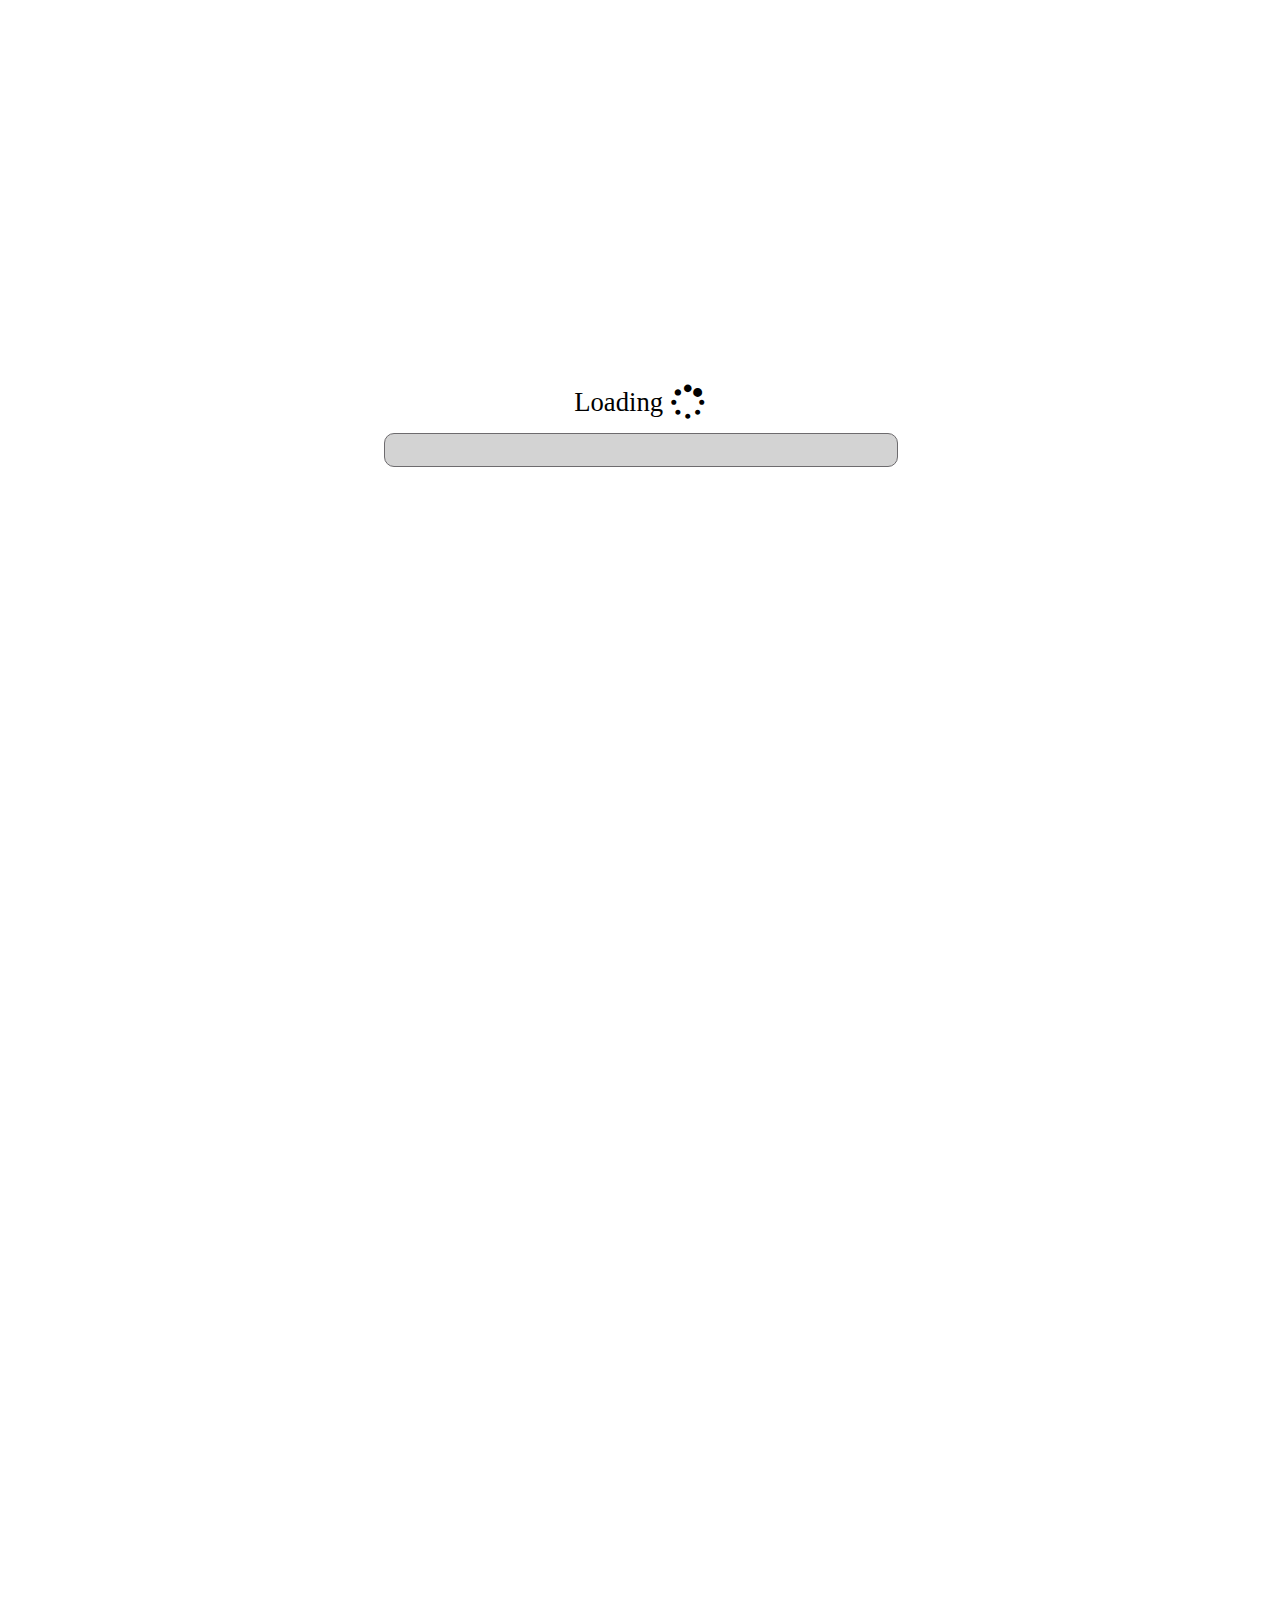
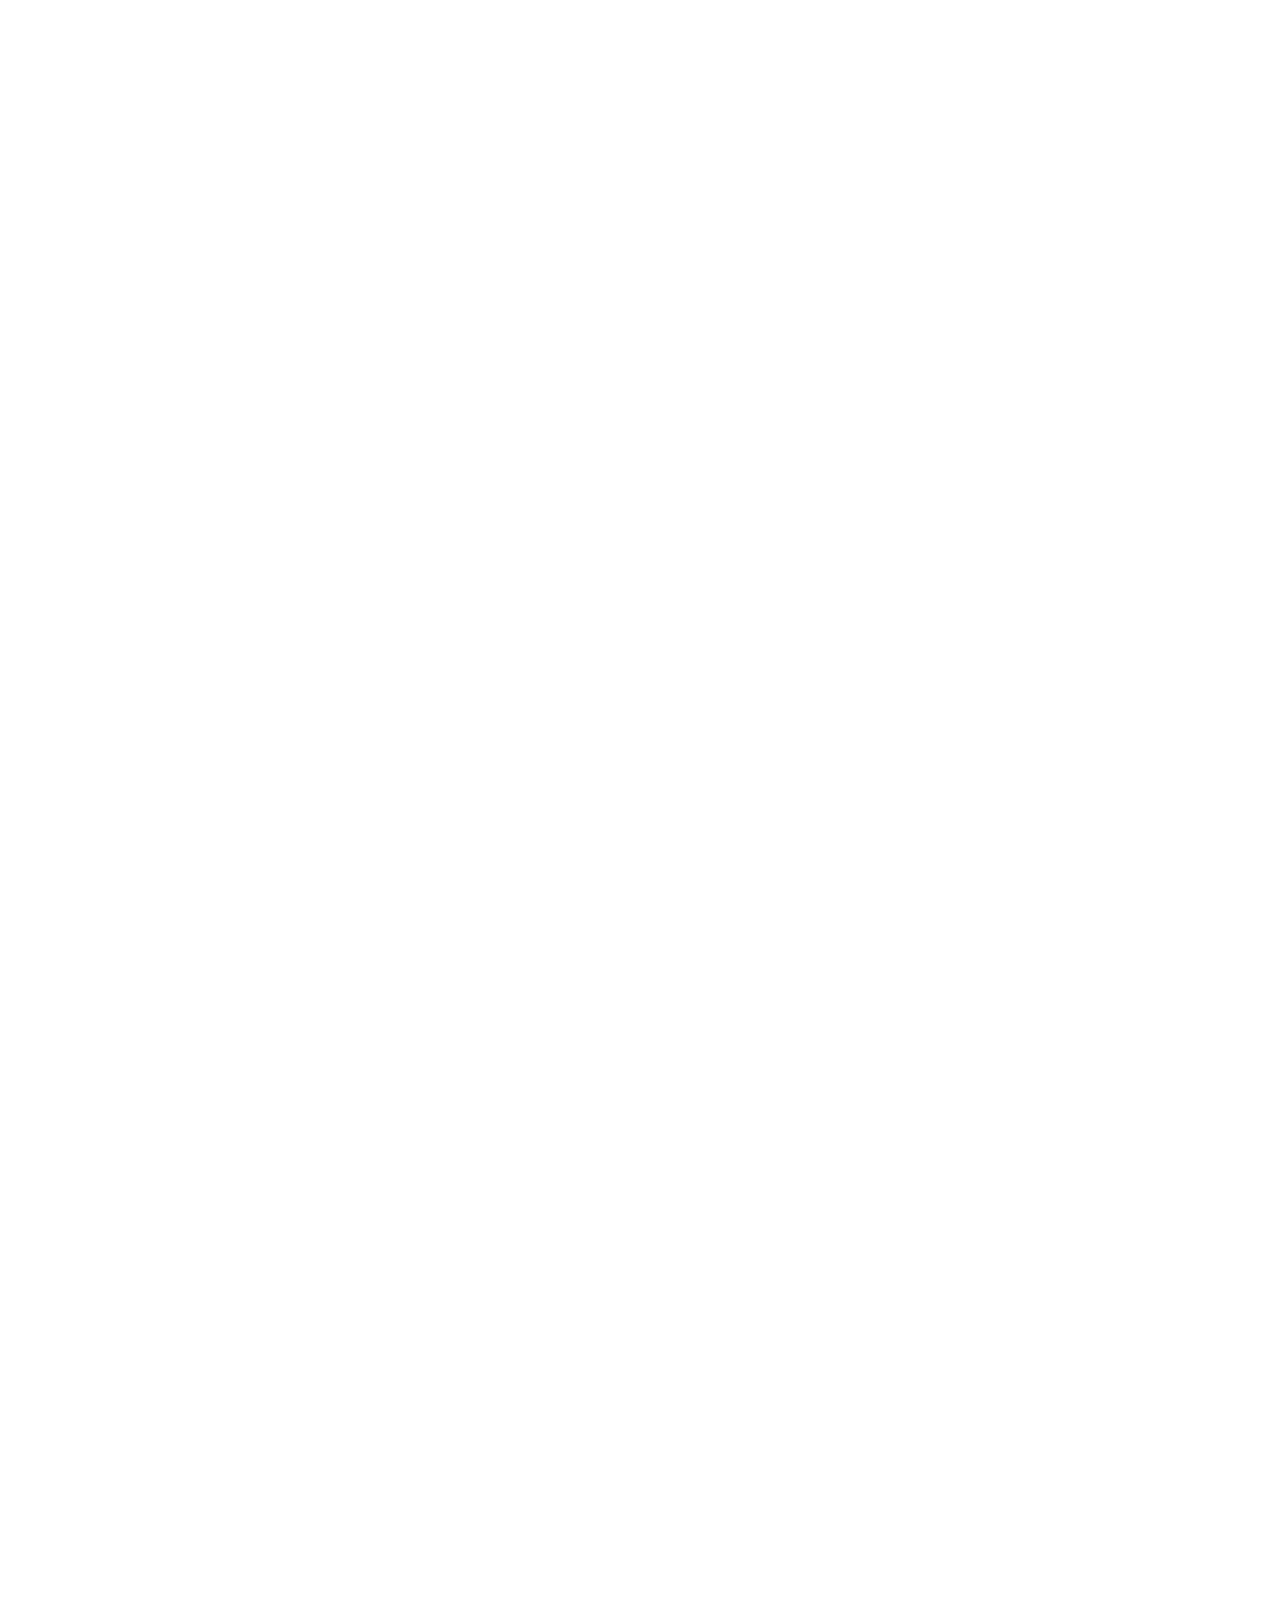
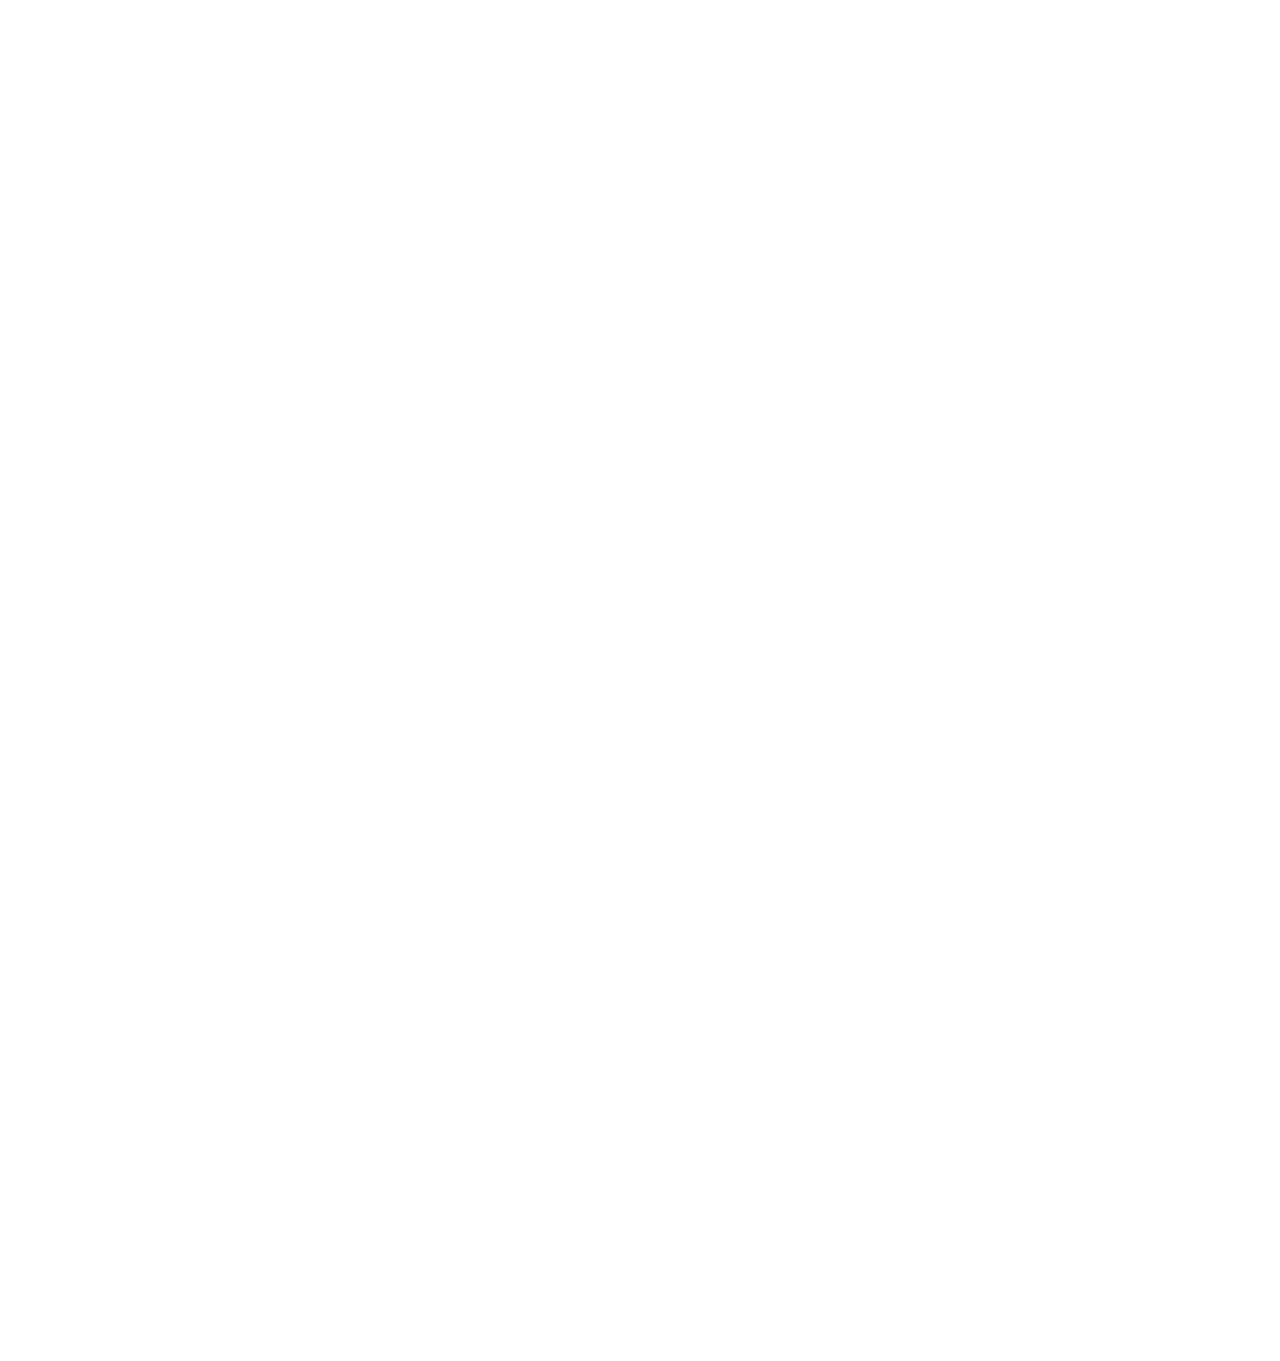
==== index.html @ 932a4479 "progress bar fix" ====
<!DOCTYPE html>
<html lang="en">
<head>
    <meta charset="UTF-8">
    <meta charset="UTF-8">
    <title>DRLViz</title>

    <style>
        #tsne circle {
            fill-opacity: 0.5;
        }

        .lasso path {
            stroke: rgb(80, 80, 80);
            stroke-width: 2px;
        }

        .lasso .drawn {
            fill-opacity: .05;
        }

        .lasso .loop_close {
            fill: none;
            stroke-dasharray: 4, 4;
        }

        .lasso .origin {
            fill: #3399FF;
            fill-opacity: .5;
        }

        .not_possible {
            fill: rgb(200, 200, 200);
        }

        .possible {
            fill: #EC888C;
        }

        .selected {
            fill: steelblue;
        }

        #trajs g .line {
            opacity: 0.25;
        }

        .currentepisode {
            opacity: 1 !important;
            stroke-width: 2px;
        }

        #up-main g {
            pointer-events: all;
        }

        #up-main g.row:hover {
            opacity: 0.8;
        }
    </style>

    <script src="static/js/jquery.min.js"></script>


    <script src="https://d3js.org/d3.v4.min.js"></script>
    <script src="static/js/utils.js"></script>
    <script src="static/js/metric.js"></script>
    <script src="static/js/matrix.js"></script>
    <script src="static/js/matrixV.js"></script>
    <script src="static/js/sequence.js"></script>
    <script src="static/js/distribution.js"></script>
    <script src="static/js/trajectories.js"></script>
    <script src="static/js/episodeHandler.js"></script>
    <script src="static/js/timeline.js"></script>
    <script src="static/js/draghandler.js"></script>
    <script src="static/js/d3-lasso.min.js"></script>
    <script src="static/js/fuzzy.js"></script>
    <script src="static/js/tsne.js"></script>
    <link href="https://stackpath.bootstrapcdn.com/font-awesome/4.7.0/css/font-awesome.min.css" rel="stylesheet"
          integrity="sha384-wvfXpqpZZVQGK6TAh5PVlGOfQNHSoD2xbE+QkPxCAFlNEevoEH3Sl0sibVcOQVnN" crossorigin="anonymous">

    <link href="static/css/lg.css" rel="stylesheet"/>
    <script>
        let episode = "episode0";
        let whichstep = "0";
        let scenario = "health_gathering_supreme";
        whichstep = parseInt(whichstep);
    </script>
<body style="overflow-y: hidden">

<script>

    let megadata;
    let colors = ["#3366cc", "#dc3912", "#ff9900", "#109618", "#990099", "#0099c6", "#dd4477", "#66aa00", "#b82e2e", "#316395", "#994499", "#22aa99", "#aaaa11", "#6633cc", "#e67300", "#8b0707", "#651067", "#329262", "#5574a6", "#3b3eac"];
    // let colar = [['#4D3311', '#EFF0E8', '#233E34'], ['#2e0095', '#2aff73', '#a90000'], ['#362F87', '#87BD84', '#f5f33c'], ['#060614', '#ab6f71', '#fafabf'], ['#4d3311', '#eef0ea', '#233e34'], ['#3c0a54', '#5b9b89', '#f2e53f']];
    let colar = [['#2266a6', '#effce5', '#bf6b09'], ['#2e0095', '#2aff73', '#a90000'], ['#362F87', '#87BD84', '#f5f33c'], ['#060614', '#ab6f71', '#fafabf'], ['#4d3311', '#eef0ea', '#233e34'], ['#3c0a54', '#5b9b89', '#f2e53f']];
    let col = d3.scaleLinear().domain([-1, 0, 1]).range(colar[0]).interpolate(d3.interpolateHcl);
    let auto = false;
    let keymap = {};
    let order = 0;
    let ts_type = 1;
    let nb_ep = 1;
    let nb_gen = 0;
    let nbload = 1;
    let nbgen = 0;
    let recording = false;
    let bunch;
    let sw;
    let edit = false;
    let can_pad = 22;
    let rules = {};
    let operators = ["&plusmn;", "<", ">"];
    let st_nam = ['Health', 'HP', 'PV', 'orVar', 'ambi'];
    let shown;
    let rule_nb = 0;
    let nb_main = 512;
    let zoomer = d3.zoom().scaleExtent([1 / 2, 4]).on("zoom", zoom);
    let wheelnb = 0;
    let opval = 1;
    let twidth;
    let memst = 130;
    let book = [];
    let test = true;
    let actions = ["&#x2190;", "&#x2192;", "&#x2191;", "&#x2193;", "&#x2196;", "&#x2199;", "&#x2197;", "&#x2198;"];
    let col_size = 30;
    let mod = true;
    let sorttopactiv = false;
    let hiddencrops = [[], [], []];
    let compact = false;
    let sortype = "0";
    let ratio;
    let last_circle;
    let svg_traj, svg_tsne, svg_col1, svg_timelien, canvas_matrix, context_matrix;
    let sel = {'delsel': []};
    let selnb = 0;


    let cropped = {'ruleid': '', 'sel': [], 'avgs': []};


    let compute = {
        '&lt;': function (x, y, z) {
            return (x < y)
        },
        '&gt;': function (x, y, z) {
            return (x > y)
        },
        '&plusmn;': function (x, y, z) {
            return (x >= y * (1 - z) && x <= y * (1 + z))
        }
    };


    function zoom() {
        //   g.attr("transform", d3.event.transform);
    }


    var lasso_start = function () {
        lasso.items()
            .attr("r", 3.5) // reset size
            .classed("not_possible", true)
            .classed("selected", false);
    };

    var lasso_draw = function () {

        // Style the possible dots
        lasso.possibleItems()
            .classed("not_possible", false)
            .classed("possible", true);

        // Style the not possible dot
        lasso.notPossibleItems()
            .classed("not_possible", true)
            .classed("possible", false);
    };

    var lasso_end = function () {
        // Reset the color of all dots
        lasso.items()
            .classed("not_possible", false)
            .classed("possible", false);

        // Style the selected dots
        lasso.selectedItems()
            .classed("selected", true)
            .attr("r", 7);

        lasso.selectedItems();
        // Reset the style of the not selected dots
        lasso.notSelectedItems()
            .attr("r", 3.5);


        let tot = lasso.selectedItems()._groups[0].map((d) => {
            return parseInt(d.getAttribute('num'))
        });

        let sqs = steps2sqs(tot);

        d3.selectAll('.recthf').remove();
        d3.selectAll('.txthf').remove();
        sqs2rule(svg_timelien, 2, sqs, 'Lasso', 'hf');

        hiddencrops[0] = sqs;
        mega_draw_matrix(megadata[episode].hiddens, context_matrix, col, can_pad, memst, hiddencrops[1], hiddencrops[2], sqs);
    };


    function steps2sqs(array) {
        let sqs = [];
        let temp = -1;
        for (let i = 0; i < array.length; i++) {

            if (temp === -1) {

                temp = array[i]
            } else if (array[i] - array[i - 1] !== 1) { //TODO: Is it always sorted?
                if (temp !== array[i - 1]) {
                    sqs.push([temp, array[i - 1]])
                } else {
                    sqs.push([(temp > 0 ? temp - 1 : 0), array[i - 1]])
                }
                temp = -1
            }
        }
        if (temp !== -1) {
            sqs.push([temp, array[array.length - 1]])
        }

        return sqs;
    }


    function sqs2rule(svg, nb, activs, name, id) {

        nb += Object.keys(abstr3).length - 1;

        draw_rule_activation(svg, nb * padding - rowh / 2 - 2, activs, 'steelblue', id);

        svg.append('text')
            .attr('x', '28')
            .attr('y', nb * padding)
            .attr('font-family', 'sans-serif')
            .attr('font-size', '14')
            .attr('class', 'svrl txt' + id)
            .text(name);

        svg.append('line')
            .attr('class', 'svrl')
            .attr('x1', 20)
            .attr('x2', sswidth)
            .attr('y1', (nb * padding) + 12)
            .attr('y2', (nb * padding) + 12);
    }


    let lasso;

    function pan() {

        if (wheelnb < 2000 && d3.event.wheelDeltaY > 0) {
            wheelnb += d3.event.wheelDeltaY;

        } else if (d3.event.wheelDeltaY < 0 && wheelnb > 0) {
            wheelnb += d3.event.wheelDeltaY;

        }
        let ctx = context_matrix;

        let sc = d3.scaleLinear().domain([0, 2000]).range([1, 0.001]);


        nb_main = 512 * Math.min(1, Math.max(sc(wheelnb), 0.01));

        if (!shown) {
            // draw_matrix(megadata[episode].hiddens, ctx, col, 0, memst, nb_main, twidth);

            mega_draw_matrix(megadata[episode].hiddens, ctx, col, 0, memst, hiddencrops[1], nb_main, hiddencrops[0]);
            hiddencrops[1] = []

        } else {
            let sqs = get_activ(shown);
            draw_sorted_matrix(megadata[episode].hiddens, context_matrix, col, can_pad, memst, sqs, nb_main);
        }

        // console.log(sc(wheelnb));

        //zoomer.translateBy(svg.transition().duration(100), d3.event.wheelDeltaX, d3.event.wheelDeltaY);
    }

    let bod = $('body');

    bod.on('click', '.epbox', function () {
        $('.epbox').css('opacity', '0.5');
        $(this).css('opacity', '1');
        let tepisode = 'episode' + $(this).attr('id').substring(5);
        switchep(megadata, tepisode);
        hard_update()

    });

    bod.on('click', '.plusep', async function () {
        if (nbload < (scenario === 'my_way_home' ? 43 : 11)) {
            let tnep = nbload;
            let tiep = nb_ep;
            nb_ep++;
            nbload++;

            $('#epilist').append('<div style="opacity:0.5;background-color: ' + colors[tiep] + ';" class="epbox" id="boxep' + (tiep) + '"><img id="loadindep" src="static/assets/loading.gif"></div>');

            $.ajax({
                type: "GET",
                url: "/loaddat/episode" + tnep,
                success: function (d) {


                    let id = 'episode' + (tiep);
                    megadata[id] = tofloat($.parseJSON(d));
                    $('#loadindep').replaceWith('<p> ' + (tnep) + ' </p>');
                    update_traj(megadata[id].positions, svg_traj, id)
                }
            });
        }

    });

    bod.on('click', '#up-main .row', function () {

        if (mod) {
            let num = $(this).attr('num');
            let res = detail_combo(num);

            if (Object.keys(res).length > 0) {
                draw_details(res, num)
            } else {
                d3.selectAll('.detail_row').remove();
            }
        }
    });


    bod.on('click', '.makeep', async function () {
        $('.makeep').css('opacity', '0.2');

        if (!recording) {
            recording = true;
            let tnep = nbgen;
            let tiep = nb_ep;
            nb_ep++;
            nbgen++;
            $('#epilist').append('<div style="opacity:0.5;background-color: ' + colors[tiep] + ';" class="epbox" id="boxep' + (tiep) + '"><img id="loadindep" src="static/assets/loading.gif"></div>');
            $.ajax({
                type: "GET",
                url: "/makeep",
                success: function (d) {
                    let id = 'episode' + (tiep);
                    megadata[id] = tofloat($.parseJSON(d));
                    update_traj(megadata[id].positions, svg_traj, id);
                    $('#loadindep').replaceWith('<p> G' + (tnep) + ' </p>');
                    $('.makeep').css('opacity', '1');
                    recording = false;
                }
            });
        }
    });


    bod.on('click', '.hyptb', function () {
            let td = $($(this).parent()[0]);
            let stepid = td.attr('step');

            whichstep = parseInt(stepid) + 1;
            update_step(whichstep);
            maketime();
        }
    );


    function hard_update() {


        up_clean();
        make_combo();

        cw = ((twidth - 6) * ratio) / (megadata[episode].health.length);
        // $('#timeline').css('width', ((twidth * megadata[episode].actions.length) / 524) + 'px');
        let ctx = context_matrix;
        ctx.clearRect(0, 0, 99999, 12000);
        mega_draw_matrix(megadata[episode].hiddens, ctx, col, 0, memst, [], hiddencrops[2], []);

        //  draw_matrix(megadata[episode].hiddens, ctx, col, 0, memst, nb_main);
        draw_metrics(megadata[episode], ctx, 0, 915);
        if (episode !== 'all' || nb_ep <= 3)
            makeState(svg_tsne, megadata[episode].hiddens);

        maketime();

        timeline_init(megadata[episode], twidth);
        let keys = Object.keys(rules);

        for (let i = 0; i < keys.length; i++) {
            //  appendRule(svg_timelien, rules[keys[i]], i + 1, get_activ(keys[i]), keys[i])
        }
        //graph_deter();
        update_step(whichstep);
        update_line(whichstep);


        hiddencrops[0] = [];

        lasso = d3.lasso()
            .closePathSelect(true)
            .closePathDistance(100)
            .items(d3.selectAll('.perst'))
            .targetArea(svg_tsne)
            .on("start", lasso_start)
            .on("draw", lasso_draw)
            .on("end", lasso_end);


        svg_tsne.call(lasso);


    }

    function fastf() {

        if (hiddencrops[0].length > 0) {

            if (whichstep < hiddencrops[0][0][0]) {
                whichstep = hiddencrops[0][0][0];
                update_step(whichstep);
                update_line(whichstep)
            } else {

                for (let i = 0; i < hiddencrops[0].length; i++) {

                    if (whichstep >= hiddencrops[0][i][0] && whichstep <= hiddencrops[0][i][1]) {

                        if (i < hiddencrops[0].length - 1) {
                            whichstep = hiddencrops[0][i + 1][0];
                            update_step(whichstep);
                            update_line(whichstep);
                        } else {
                            whichstep = hiddencrops[0][i][1];
                            update_step(whichstep);
                            update_line(whichstep);
                        }
                        break;
                    } else if (i < hiddencrops[0].length - 1) {
                        if (whichstep >= hiddencrops[0][i][1] && whichstep <= hiddencrops[0][i + 1][0]) {
                            whichstep = hiddencrops[0][i + 1][0];
                            update_step(whichstep);
                            update_line(whichstep);
                        }
                    }
                }
            }
        }
        maketime();
    }

    function fastb() {

        if (hiddencrops[0].length > 0) {

            if (whichstep > hiddencrops[0][hiddencrops[0].length - 1][1]) {
                whichstep = hiddencrops[0][hiddencrops[0].length - 1][0];
                update_step(whichstep);
                update_line(whichstep)
            } else {

                for (let i = 0; i < hiddencrops[0].length; i++) {

                    if (whichstep >= hiddencrops[0][i][0] && whichstep <= hiddencrops[0][i][1]) {

                        if (i > 0) {
                            whichstep = hiddencrops[0][i - 1][0];
                            update_step(whichstep);
                            update_line(whichstep);
                        } else {
                            whichstep = hiddencrops[0][i][0];
                            update_step(whichstep);
                            update_line(whichstep);
                        }
                    } else if (i > 0) {
                        if (whichstep <= hiddencrops[0][i][0] && whichstep >= hiddencrops[0][i - 1][1]) {
                            whichstep = hiddencrops[0][i - 1][0];
                            update_step(whichstep);
                            update_line(whichstep);
                        }
                    }
                }
            }
        }
        maketime();
    }

    function forward() {

        if (megadata[episode].actions[whichstep + 1]) {
            whichstep++;
            update_step(whichstep);
            update_line(whichstep);
            maketime();
        }
    }

    function play() {
        if (auto)
            forward()
    }


    function backward() {

        if (megadata[episode].actions[whichstep - 1]) {
            whichstep--;
            update_step(whichstep);
            update_line(whichstep);
            maketime();
        }
    }

    function update_line(step) {

        let scx = d3.scaleLinear().domain([0, megadata[episode].health.length - 1]).range([0, twidth - 6]);
        if (step >= 0 && step <= megadata[episode].health.length - 1) {
            d3.selectAll('.tl')
                .attr("transform", () => "translate(" + (scx(step)) + ",0)");
        }

    }

    onkeydown = function (e) {
        e = e || event;
        keymap[e.keyCode] = e.type === 'keydown';

        if (keymap[16]) { // arrowRight
            if (keymap[39]) {
                e.preventDefault();

                fastf();

            }
            if (keymap[37]) {
                e.preventDefault();
                fastb();
            }
        }
        else if (keymap[39]) { // arrowRight
            if (keymap[16]) {
                e.preventDefault();

                fastf();
            } else {
                e.preventDefault();

                forward()
            }
        }
        else if (keymap[37]) { //arrow left
            if (keymap[16]) {
                e.preventDefault();

                fastb();
            } else {
                e.preventDefault();

                backward()
            }
        }

        else if (keymap[32]) { // space
            e.preventDefault();

            switchauto();
        }
        else if (keymap[67]) { // c
            hcrop()
        }
        else if (keymap[187] || keymap[107]) { // +

            $('.plusep').trigger('click')
        }
    }
    ;


    onkeyup = function (e) {
        if (e.keyCode in keymap) {
            keymap[e.keyCode] = false;
        }
    };


    function switchauto() {

        auto = !auto;
        let sp = $('#auto span');

        if (auto) {
            sp.removeClass('fa-play');
            sp.addClass('fa-pause')
        } else {
            sp.removeClass('fa-pause');
            sp.addClass('fa-play')
        }

    }

    function switchscen() {
        if (scenario === 'health_gathering_supreme') {

            $.ajax({
                type: "GET",
                url: "/change_scenario/my_way_home",
                processData: false,
                contentType: false,
                success: function (d) {
                    document.location.reload(true);
                }
            })
        } else {


            $.ajax({
                type: "GET",
                url: "/change_scenario/health_gathering_supreme",
                processData: false,
                contentType: false,
                success: function (d) {
                    document.location.reload(true);
                }
            })
        }
    }

    function bookmark(step) {

        let context = context_matrix
        let scx = d3.scaleLinear().domain([0, megadata[episode].health.length - 1]).range([0, 748.125]);

        test = !test;


        if (!book.includes(step)) {

            if (test) {
                context.beginPath();
                context.strokeStyle = '#3e6fbf';
                context.lineWidth = 1;
                context.moveTo(scx(step), 30);
                context.lineTo(scx(step), memst);
                context.stroke();
                context.drawImage($('.display-img')[0], scx(step) - (95 / 2), 2, 95, 75);
                context.closePath();
            } else {

                context.beginPath();
                context.strokeStyle = '#3e6fbf';
                context.lineWidth = 1;
                context.moveTo(scx(step), 35);
                context.lineTo(scx(step), memst);
                context.stroke();
                context.drawImage($('.display-img')[0], scx(step) - (95 / 2), 35, 95, 75);
                context.closePath();
            }
        }
    }


    d3.json("data.json")
        .on("progress", function (evt) {
            console.log(evt);
            var percentComplete = evt.loaded / (evt.lengthComputable?evt.total:2792481);

            $('.progress').css({
                width: percentComplete * 100 + '%'
            });
            if (percentComplete > 0.98) {
                $('.progress').css({
                    width: 100 + '%'
                });
                $('.progress').addClass('hide');
                $('#loadall').remove()
            }
        })
        .mimeType("application/json")
        .get(function (data) {
            megadata = data;
            svg_traj = d3.select('#trajs');
            svg_tsne = d3.select('#tsne');
            svg_col1 = d3.select('#col1svg');
            canvas_matrix = d3.select('#matrix-canvas');

            let theight = $(window).height() * 0.68;

            twidth = $('#matrix-canvas').parent().width() - 235;


            $('#col1svg').css('width', (twidth + 28) + 'px');

            $('#timeline').css('width', (twidth) + 'px');

            canvas_matrix.style('height', theight + 'px');
            canvas_matrix.style('width', twidth + 'px');

            context_matrix = canvas_matrix.node().getContext('2d');
            place_svg($('#col1svg'), $('#nb1').width());


            context_matrix.scale(3, 3);
            megadata[episode] = tofloat(megadata[episode]);
            bunch = megadata[episode].hiddens[0].length;

            ratio = (24948 / twidth) / 3;

            cw = ((twidth - 6) * ratio) / (megadata[episode].health.length);


            let rest = (theight * 542) / 685;
            d3.select('#currhidd').style('height', rest);


            ve_init_rows(d3.select('#currhidd'), megadata[episode].hiddens[whichstep], rest);

            mega_draw_matrix(megadata[episode].hiddens, context_matrix, col, 0, memst, [], [], []);

            //draw_matrix(megadata[episode].hiddens, ctx, col, 0, memst, nb_main, twidth);
            draw_metrics(megadata[episode], context_matrix, 0, 915);
            init_svg(can_pad, 5, $('#col1svg').height());


            svg_col1.call(zoomer)
                .on("wheel.zoom", null) // disables default zoom wheel behavior
                .on("wheel", pan);


            // d3.select('#seq-canvas').node().getContext('2d').scale(3, 3);
            // setup(megadata[episode].hiddens, d3.select('#seq-canvas').node().getContext('2d'), 10, 10, whichstep, col, order, megadata[episode].hiddens[0].length, 10);
            //init_dist_svg(megadata[episode].probabilities[whichstep], d3.select('#distrib-svg'), 350, 100);
            draw_obs();


            let tbbox = svg_traj.node().getBoundingClientRect();
            maketime();

            draw_traj(megadata, svg_traj, tbbox.width - 10, tbbox.height - 10);
            makeState(svg_tsne, megadata[episode].hiddens);
            //loadjson();
            inieplist();
            draw_line(megadata[episode].probabilities[whichstep], d3.select('#distrib-svg'), 80, 80);
            setInterval(play, 180);
            timeline_init(megadata[episode], twidth);
            //d3.select('#seq-canvas').on('mousemove', seq_hover);
            $('.container').css('visibility', '');

            dragElement(document.getElementById('timelien'));


            lasso = d3.lasso()
                .closePathSelect(true)
                .closePathDistance(100)
                .items(d3.selectAll('.perst'))
                .targetArea(svg_tsne)
                .on("start", lasso_start)
                .on("draw", lasso_draw)
                .on("end", lasso_end);
            svg_tsne.call(lasso);


            svg_traj.append("g")
                .attr("class", "brush")
                .call(d3.brush().extent([[0, 0], [tbbox.width, tbbox.height]])
                    .on('brush', traj_brushmove)
                    .on('end', traj_brushend)
                );

            prefillsvg();

            draw_agent_path(svg_traj, megadata[episode].positions[whichstep], megadata[episode].orientations[whichstep]);


            d3.select('#currhidd').append("g")
                .attr("class", "brush")
                .call(d3.brushY().extent([[20, 0], [45, rest]])
                    .on('brush', ve_brushmove)
                    .on('end', ve_brushend)
                );
        });


    bod.on('click', '#col1svg', function (e) {

        let elemHeig = Math.min((716.8 / cropped.sel.length), 25);
        let trt = d3.scaleLinear().domain([0, elemHeig * cropped.sel.length]).range([0, cropped.sel.length])
        let ey = e.clientY - memst;

        let selem = Math.floor((ey / elemHeig));

        console.log(trt(ey));
        console.log(selem);

        if (cropped.sel[selem]) {
            if (!filterValue(rules[cropped.ruleid].hiddens, 'id', cropped.sel[selem])) {
                rules[cropped.ruleid].hiddens.push({'id': cropped.sel[selem], 'avg': cropped.avgs[selem], 'range': 0.4})
            } else {
                for (let i = 0; i < rules[cropped.ruleid].hiddens.length; i++) {

                    if (rules[cropped.ruleid].hiddens[i].id === cropped.sel[selem]) {
                        // rules[cropped.ruleid].hiddens[i].avg = cropped.avgs[selem];
                        break;

                    }

                }
            }

            let sqs = hiddenactiv(cropped.sel[selem], cropped.avgs[selem], 0.3);

            let scx = d3.scaleLinear().domain([0, megadata[episode].health.length - 1]).range([0, twidth - 10]);


            svg_col1.selectAll('.rlsq').remove();

            for (let i = 0; i < sqs.length; i++) {
                svg_col1.append('rect')
                    .attr('class', 'rlsq')
                    .attr('x', () => {
                        return scx(sqs[i][0]) + can_pad
                    })
                    .attr('y', 0)
                    .attr('width', () => {
                        return scx((sqs[i][1] - sqs[i][0]) + 1)
                    })
                    .attr('height', $('#col1svg').height())
                    .attr('fill', col(cropped.avgs[selem]))
                    .style('opacity', '0.3')
            }

            console.log(common(sqs, get_activ(cropped.ruleid)));

        }
    });


    function common(hsq, rsq) {


        let sum = 0;
        for (let i = 0; i < megadata[episode].health.length; i++) {
            if (inact(i, hsq) && inact(i, rsq)) {
                sum += 1
            }
        }


        return sum / Math.max(countactime(hsq), countactime(rsq))
    }

    function countactime(sqs) {

        let sum = 0;

        for (let i = 0; i < sqs.length; i++) {

            sum += sqs[i][1] - sqs[i][0]

        }

        return sum

    }

    function inact(k, sqs) {


        for (let i = 0; i < sqs.length; i++) {

            if (sqs[i][0] <= k && sqs[i][1] >= k) {
                return true
            }

        }
        return false;
    }

    function activ2sq(activs, threshold) {

        let sqs = [];
        let sq = [];

        for (let i = 0; i < activs.length; i++) {

            if (activs[i] && sq.length === 0) {
                sq.push(i)
            } else if (!activs[i] && sq.length === 1) {

                if (i - sq[0] >= threshold) {
                    sq.push(i - 1);
                    sqs.push(sq.slice());
                    sq = []
                }
            } else if (sq.length === 1 && i === activs.length - 1) {
                sq.push(i - 1);
                sqs.push(sq.slice());
                sq = []
            }
        }

        return sqs;

    }


    function hiddenactiv(id, avg, range) {

        let activs = [];
        for (let i = 0; i < megadata[episode].hiddens.length; i++) {

            if (megadata[episode].hiddens[i][id] <= avg * 1 + range && megadata[episode].hiddens[i][id] >= avg * 1 - range) {

                activs.push(true)
            }
            else {
                activs.push(false)
            }
        }
        return activ2sq(activs, 0)
    }


    function place_svg(svg, divsize) {

        sw = svg.width();

        if (divsize > sw) {
            svg.css('margin-left', 88 + 'px');


        }


    }


    function draw_metrics(data, context, offx, offy) {
        //     let scales = [d3.scaleLinear().domain([0, 525]).range([0, 748.125]), d3.scaleLinear().domain([0, 100]).range([25, 0])];
        // draw_metric_line(data.health, context, offx, offy, scales);


        //event_line(data.health, context, offx, offy + 40);
        stream_acts(data.probabilities, context, offx, offy)
    }


    function init_svg(offx, offy, height) {

        let scx = d3.scaleLinear().domain([0, megadata[episode].health.length - 1]).range([0, 748.125]);

        let svg = svg_col1;


        svg.append("g")
            .attr("class", "brush")
            .call(d3.brushX()
                .extent([[offx, 0], [twidth + 14, height]])
                .on('brush', brushmove)
                .on('end', brushend)
            );


        var data = [
            {
                'x1': offx + scx(whichstep - 10),
                'y1': 0 + offy,
                'x2': offx + scx(whichstep - 10),
                'y2': height + offy
            },
            {
                'x1': offx + scx(whichstep),
                'y1': 0 + offy - 2,
                'x2': offx + scx(whichstep),
                'y2': height + offy
            },
            {
                'x1': offx + scx(whichstep + 10),
                'y1': 0 + offy,
                'x2': offx + scx(whichstep + 10),
                'y2': height + offy
            }
        ];


        var drag_behavior = d3.drag()
            .on("start", dragstarted)
            .on("drag", dragged);


        var lines = svg
            .selectAll('line')
            .data(data)
            .enter()
            .append('line')
            .attr('class', 'tl')
            .attr('x1', function (d) {
                return d.x1
            })
            .attr('x2', function (d) {
                return d.x2
            })
            .attr('y1', function (d) {
                return d.y1
            })
            .attr('y2', function (d) {
                return d.y2
            })
            .attr('stroke-dasharray', function (d, i) {
                if (i !== 1) {
                    return '5,5'
                } else {
                    return ''
                }
            }).call(drag_behavior);

        test_rect(svg, offx, offy, scx(whichstep - 10), scx(whichstep), height)

    }


    function test_rect(svg, offx, offy, anc1, anc2, height) {

        var drag_behavior = d3.drag()
            .on("start", dragstarted)
            .on("drag", dragged);

        svg.append('rect')
            .attr('class', 'tl')
            .attr('x', offx + anc1)
            .attr('y', offy)
            .attr('width', offx + anc2 + 10)
            .attr('height', offy + height)
            .attr('fill', 'rgba(51, 81, 86, 0.05)')
            .call(drag_behavior)


    }

    function dragstarted() {
        d3.select(this).raise();
    }

    function dragged(shape) {


        //TODO: fix index issues

        let scx = d3.scaleLinear().domain([0, megadata[episode].health.length - 1]).range([0, twidth - 6]);
        var dx = d3.event.sourceEvent.offsetX;


        let step = Math.round(scx.invert(dx));


        if (step > 0 && step < megadata[episode].actions.length) {
            update_step(step);
            maketime();
            d3.selectAll('.tl')
                .attr("transform", shape => "translate(" + (dx) + ",0)");
        }
    }


    function update_step(step) {
        whichstep = step;
        draw_obs();
        update_rules(step);
        draw_agent_path(svg_traj, megadata[episode].positions[step], megadata[episode].orientations[step]);
        $('#stepind').html(step);
        updatehps(svg_traj, megadata[episode].fov, step);
        update_bars(megadata[episode].probabilities[whichstep], d3.select('#distrib-svg'), 80, 80, megadata[episode].actions[whichstep]);
        find_cur_dot(svg_tsne, step);
        ve_update(d3.select('#currhidd'), megadata[episode].hiddens[whichstep])

    }

    function draw_obs() {

        $("#input").html("").append(toImage(megadata[episode].inputs[(whichstep > 0 ? whichstep : whichstep)], 'display-img', 'opacity:' + opval + ';'));
        if (megadata[episode].saliencies !== undefined)
            if (megadata[episode].saliencies.length > 0)
                $("#input").css('background-image', "url(data:image/jpeg;base64," + megadata[episode].saliencies[(whichstep > 0 ? whichstep : whichstep)] + ')');

    }


    function ve_brushmove() {
        //console.time('Brush handle');


        let br = $("#currhidd .selection");

        let bh = parseFloat(br.attr("height"));
        let by = parseFloat(br.attr("y"));

        let temp = [];
        let tr = ve_rows.filter(function (d) {
            let offy = this.getAttribute('y');
            if (offy >= by && offy <= by + bh) {
                temp.push([parseInt(this.getAttribute('nb')), parseInt(this.getAttribute('order'))]);
                return true
            }
        });


        temp.sort((a, b) => a[1] - b[1]);

        hiddencrops[2] = temp.map(d => d[1]);

        //console.timeEnd('Brush handle');

        updatenbh();

        mega_draw_matrix(megadata[episode].hiddens, context_matrix, col, can_pad, memst, hiddencrops[1], hiddencrops[2], hiddencrops[0]);


    }


    function ve_brushend() {
        let br = $("#currhidd .selection");


        if (br.css('display') === 'none') {
            hiddencrops[2] = [];
            $('#hiddensl').html(512);
            mega_draw_matrix(megadata[episode].hiddens, context_matrix, col, can_pad, memst, hiddencrops[1], hiddencrops[2], hiddencrops[0]);

        }

    }

    function traj_brushend() {
        let br = $("#trajs .selection");

        if (br.css('display') === 'none') {
            hiddencrops[0] = [];
            mega_draw_matrix(megadata[episode].hiddens, context_matrix, col, can_pad, memst, hiddencrops[1], hiddencrops[2], hiddencrops[0]);

        }
    }

    function traj_brushmove() {
        let br = $("#trajs .selection");

        let bw = parseFloat(br.attr("width"));
        let bh = parseFloat(br.attr("height"));
        let bx = parseFloat(br.attr("x"));
        let by = parseFloat(br.attr("y"));

        let csteps = [];

        for (let i = 0; i < megadata[episode].positions.length; i++) {

            let currpos = megadata[episode].positions[i];

            if (traj_x(currpos[0]) > bx && traj_x(currpos[0]) < bx + bw) {
                if (traj_y(currpos[1]) > by && traj_y(currpos[1]) < by + bh) {
                    csteps.push(i)
                }
            }
        }
        let sqs = steps2sqs(csteps);


        d3.selectAll('.recthf').remove();
        d3.selectAll('.txthf').remove();

        sqs2rule(svg_timelien, 2, sqs, 'Traj Brush', 'hf');
        hiddencrops[0] = sqs;
        mega_draw_matrix(megadata[episode].hiddens, context_matrix, col, can_pad, memst, hiddencrops[1], hiddencrops[2], hiddencrops[0]);

    }

    function brushend() {
        let br = $("#col1svg .selection");
        if (br.css('display') === 'none') {
            hiddencrops[0] = [];

            mega_draw_matrix(megadata[episode].hiddens, context_matrix, col, can_pad, memst, hiddencrops[1], hiddencrops[2], []);
        } else {

            let scx = d3.scaleLinear().domain([0, megadata[episode].health.length - 1]).range([0, twidth - 10]);
            let x = parseFloat(br.css('x').slice(0, -2));
            let width = parseFloat(br.css('width').slice(0, -2));

            hiddencrops[0] = [[Math.max(0, Math.round(scx.invert(x))) - 10, Math.min(Math.round(scx.invert(x + width)) - 10, megadata[episode].health.length - 1)]];


            mega_draw_matrix(megadata[episode].hiddens, context_matrix, col, can_pad, memst, hiddencrops[1], hiddencrops[2], hiddencrops[0]);

        }
    }

    function brushmove() {


    }


    bod.on('click', '.hypex', function () {
        let con = $(this).parent();

        let id = con.parent().attr('id');

        console.log(id);
        con.find('.hypex img').css('transform', 'rotate(180deg)');
        // let res = getTBK(id);

        let step = (whichstep > 0 ? whichstep : 1);
        let all = get_values(step - 1, step);
        all[2] = Math.round(all[2] * 100) / 100;
        all[3] = Math.round(all[3] * 100) / 100;
        all[4] = Math.round(all[4] * 100) / 100;

        if (!con.find('.stathold').length > 0) {

            con.css('border-left', 'solid black 2px');
            //  con.prepend('<div class ="hidhold" style="min-height:100px;min-width:100px"> <div> Hiddens</div>' + make_hiddens(id) + '</div>');
            con.prepend(make_hypex(id, "<div class='stathold' style='min-height:100px;min-width:100px'> <div> Statements</div>"));

        } else {
            con.css('border-left', '');
            con.find('.stathold').remove();
            con.find('.hidhold').remove();
            con.find('.hypex img').css('transform', '');
        }

        update_rules(whichstep)
    });


    bod.on('click', '.namchoice', function () {

        let box = $(this);
        let con = box.parent();
        let id = con.closest('.hyel').attr('id');
        let oldnam = con.parent().find('.nam');
        let oldval = con.parent().parent().find('.baseline')[0].value;
        let stid = con.parent().parent().attr('class').split(' ')[1];
        let n = box[0].innerHTML;
        let old = oldnam[0].innerHTML;

        for (let i = 0; i < rules[id].statements.length; i++) {

            if (rules[id].statements[i].id === stid) {
                rules[id].statements[i].name = n;

                box.html(old);
                oldnam[0].innerHTML = n;
                break;

            }
        }
        update_rules(whichstep);
        let keys = Object.keys(rules);

        d3.selectAll('.svrl').remove();
        for (let i = 0; i < keys.length; i++) {
            appendRule(svg_timelien, rules[keys[i]], i + 1, get_activ(keys[i]), keys[i])
        }
        //graph_deter()

    });


    bod.on('click', '.opchoice', function () {

        let box = $(this);
        let con = box.parent();
        let id = con.closest('.hyel').attr('id');
        let oldnam = con.parent().find('.operator');
        //  let oldval = con.parent().parent().find('.baseline')[0].value;
        let stid = con.parent().parent().attr('class').split(' ')[1];
        let n = box[0].innerHTML;
        let old = oldnam[0].innerHTML;

        for (let i = 0; i < rules[id].statements.length; i++) {

            if (rules[id].statements[i].id === stid) {
                rules[id].statements[i].operator = n;

                box.html(old);
                oldnam[0].innerHTML = n;
                break;

            }
        }

        update_rules(whichstep);
        let keys = Object.keys(rules);

        d3.selectAll('.svrl').remove();
        for (let i = 0; i < keys.length; i++) {
            appendRule(svg_timelien, rules[keys[i]], i + 1, get_activ(keys[i]), keys[i])
        }
        //graph_deter()

    });


    bod.on('change', '.strange', function () {

        let box = $(this);

        let con = box.parent();

        let id = con.closest('.hyel').attr('id');

        let stid = con.parent().attr('class').split(' ')[1];

        console.log(stid);


        for (let i = 0; i < rules[id].statements.length; i++) {

            if (rules[id].statements[i].id === stid) {
                rules[id].statements[i].range = parseFloat(box.val()) / 100;

                break;

            }
        }
        update_rules(whichstep);

        d3.selectAll('.svrl').remove();
        let keys = Object.keys(rules);

        for (let i = 0; i < keys.length; i++) {
            appendRule(svg_timelien, rules[keys[i]], i + 1, get_activ(keys[i]), keys[i])
        }
        //  graph_deter()
    });


    function ruleTime(id) {

        appendRule(svg_timelien, rules[id], Object.keys(rules).length, get_activ(id), id)

    }


    function addRule(x, width) {

        rule_nb++;

        let scx = d3.scaleLinear().domain([0, megadata[episode].health.length - 1]).range([0, twidth - 6]);

        let vals = get_values(Math.round(scx.invert(x)), Math.round(scx.invert(x + width)));

        let sts = init_statements(vals);

        rules['rul' + rule_nb] = {'name': 'Rule' + rule_nb + ' (Click to rename)', 'statements': sts, 'color': colors[rule_nb], 'nb': sts.length, 'hiddens': []};


//        ruleTime('rul' + rule_nb);
        //$('#hypocont').append(div);
        show_rule('rul' + rule_nb);


        //  graph_deter()

    }


    function make_hypex(id, init) {

        let main = init;

        for (let i = 0; i < rules[id].statements.length; i++) {
            let curstat = rules[id].statements[i];

            let nam_choices = '';

            for (let j = 0; j < st_nam.length; j++) {

                if (st_nam[j] !== curstat.name) {
                    nam_choices += '<p class="namchoice">' + st_nam[j] + '</p>'
                }

            }

            let nam_op = '';

            for (let j = 0; j < operators.length; j++) {

                if (operators[j] !== curstat.operator) {
                    nam_op += '<p class="opchoice">' + operators[j] + '</p>'
                }

            }


            main += '<div class="statement ' + curstat.id + '"> ' +
                '<div class="if" style="display: inline-block;padding:4px">If</div> ' +


                '<div style="display: inline-block;" class="dropdown">' +
                ' <button class="nam dropbtn">' + curstat.name + '</button>' +
                ' <div class="dropdown-content">' + nam_choices + '</div> </div>' +


                '<div style="display: inline-block;"> is </div>' +


                '<div style="display: inline-block;" class="dropdown">' +
                ' <button class="operator dropbtn">' + curstat.operator + ' </button>' +
                ' <div class="dropdown-content">' + nam_op + '</div> </div>';

            if (curstat.range !== undefined) {

                main +=

                    '<div style="display: inline-block;"> <input style ="width:35px" class="strange" type="number" min="0" max ="100" step="1" value="' + (curstat.range * 100) + '"/> %</div>';
            }

            main +=
                '<div style="display: inline-block;padding:4px" >of</div>' +


                '<div style="display: inline-block;"> <input type="number" style="display: inline-block;width:45px" class="baseline" value="' + (isNaN(curstat.base) ? 'nope' : Math.round(curstat.base * 100) / 100) + '"></div>' +

                '<div style="display:inline-block;padding:4px"><i style="color: darkred" class="fa fa-times stadel"></i> </div>' +

                ' </div>'
        }
        main += '</div>';

        return main
    }

    bod.on('click', '.stadel ', function () {


        let con = $(this).parent();


        let id = con.parent().parent().parent().parent().attr('id');

        let nam = $(this).parent().parent().find('.nam');

        let stid = $(this).parent().parent().attr('class').split(' ')[1];


        console.log(stid);

        nam = nam[0].innerHTML;

        console.log(nam);


        for (let i = 0; i < rules[id].statements.length; i++) {

            if (rules[id].statements[i].id === stid) {
                rules[id].statements.splice(i, 1);
                break;
            }
        }


        let tcon = con.parent().parent().parent().parent();

        $(this).parent().parent().parent().find('.statement').remove();
        if (!$(this).parent().parent().parent().length > 0) {

            $(this).parent().parent().parent().find('.statement').remove();
        }

        tcon.find('.stathold').append(make_hypex(id, ''));


        show_rule(id);
        let keys = Object.keys(rules);

        d3.selectAll('.svrl').remove();
        for (let i = 0; i < keys.length; i++) {
            appendRule(svg_timelien, rules[keys[i]], i + 1, get_activ(keys[i]), keys[i])
        }

        //graph_deter();
        update_rules(whichstep)

    });


    bod.on('click', '.hypname ', function () {
        if (!edit) {
            let text = $(this).find('span').html();
            $(this).find('span').replaceWith($('<input type="text" id="incat"  maxlength="57" style="margin-top: 5px;vertical-align: middle"/>'));
            $('#incat').val(text);
            $('#incat').focus();

            edit = !edit;
        } else {
            edit = !edit;
            let text = $('#incat').val();
            try {
                $(this).find('#incat').replaceWith($('<span>').html(text));

                let con = $(this).parent();

                let id = con.parent().attr('id');

                rules[id].name = text;
                d3.select('.txt' + id).text('');
                d3.select('.txt' + id).text(text)
            }
            catch (e) {
            }
        }
    });


    bod.on('click', '.hypnote ', function () {
        let con = $(this).parent();

        let id = con.parent().parent().attr('id');

        if (shown !== undefined) {
            if (id === shown) {

                svg_col1.selectAll('.rlsq').remove();
                shown = undefined;
                hiddencrops[1] = [];
                mega_draw_matrix(megadata[episode].hiddens, context_matrix, col, can_pad, memst, hiddencrops[1], hiddencrops[2], hiddencrops[0]);

            } else {
                shown = id;
                show_rule(id)


            }
        } else {
            shown = id;
            show_rule(id)
        }

    });


    bod.on('click', '.hypdel ', function () {
        let con = $(this).parent();

        let id = con.parent().parent().attr('id');

        if (shown === id) {
            svg_col1.selectAll('.rlsq').remove();
            shown = undefined;
        }


        $(con.parent().parent()).remove();
        delete rules[id];
        $('.txt' + id).remove();
        $('.rect' + id).remove();


        d3.selectAll('.svrl').remove();

        let keys = Object.keys(rules);

        for (let i = 0; i < keys.length; i++) {
            appendRule(svg_timelien, rules[keys[i]], i + 1, get_activ(keys[i]), keys[i])
        }


    });

    function init_statements(vals) {
        let res = [];


        for (let i = 0; i < vals.length; i++) {
            res.push({'name': st_nam[i], 'operator': operators[0], "range": 0.4, "base": vals[i], 'id': 'stnb' + i})
        }
        return res
    }


    function show_rule(id) {

        let sqs = get_activ(id);
        let scx = d3.scaleLinear().domain([0, megadata[episode].health.length - 1]).range([0, twidth - 6]);

        svg_col1.selectAll('.rlsq').remove();

        hiddencrops[1] = sqs;

        //draw_sorted_matrix(megadata[episode].hiddens, d3.select('#matrix-canvas').node().getContext('2d'), col, can_pad, 10, sqs, nb_main);
        //draw_cropped_matrix(megadata[episode].hiddens, d3.select('#matrix-canvas').node().getContext('2d'), col, can_pad, memst, sqs);
        mega_draw_matrix(megadata[episode].hiddens, context_matrix, col, can_pad, memst, sqs, hiddencrops[2], hiddencrops[0]);

        cropped.ruleid = id
    }


    function sort_hptaken() {

        let sqs = [];
        let mdata = megadata[episode].health;

        for (let i = 1; i < mdata.length; i++) {
            if (mdata[i] - mdata[i - 1] > 2) {

                if (sqs.length > 0)
                    if (i - 1 <= sqs[sqs.length - 1][1]) {
                        sqs[sqs.length - 1][1] = i + 1;
                        continue
                    }
                if (i > 0) {
                    sqs.push([i - 1, i + 1])
                }

            }
        }

        //  draw_cropped_matrix(megadata[episode].hiddens, d3.select('#matrix-canvas').node().getContext('2d'), col, can_pad, memst, sqs);
        mega_draw_matrix(megadata[episode].hiddens, context_matrix, col, can_pad, memst, sqs, hiddencrops[2], []);

    }


    function sort_pvtaken() {

        let sqs = [];
        let mdata = megadata[episode].health;

        for (let i = 1; i < mdata.length; i++) {
            if (mdata[i - 1] - mdata[i] > 8) {
                {

                    if (sqs.length > 0)
                        if (i - 15 <= sqs[sqs.length - 1][1]) {
                            sqs[sqs.length - 1][1] = i + 2;
                            continue
                        }
                    if (i > 5) {
                        sqs.push([i - 15, i + 2])
                    }

                }
            }

        }
        // draw_cropped_matrix(megadata[episode].hiddens, d3.select('#matrix-canvas').node().getContext('2d'), col, can_pad, memst, sqs);
        mega_draw_matrix(megadata[episode].hiddens, context_matrix, col, can_pad, memst, sqs, hiddencrops[2], []);
    }


    function sort_lowh() {

        let sqs = [];
        let mdata = megadata[episode].health;
        let temp = [false];

        for (let i = 1; i < mdata.length; i++) {

            if (mdata[i] <= 20 && !temp[0]) {
                temp[0] = i;
                continue
            }

            if (mdata[i] > 20 && temp[0]) {
                sqs.push([temp[0], i]);
                temp[0] = false;
            }

        }
        //  draw_cropped_matrix(megadata[episode].hiddens, d3.select('#matrix-canvas').node().getContext('2d'), col, can_pad, memst, sqs);
        mega_draw_matrix(megadata[episode].hiddens, context_matrix, col, can_pad, memst, sqs, hiddencrops[2], []);
    }

    function update_rules(step) {

        step = (step > 0 ? step : 1);
        let all = get_values(step - 1, step);
        all[2] = Math.round(all[2] * 100) / 100;
        all[3] = Math.round(all[3] * 100) / 100;
        all[4] = Math.round(all[4] * 100) / 100;


        $('.statement').map(function () {
            let activ = true;

            let id = $(this).parent().closest('.hyel').attr('id');

            let stsid = $(this).attr('class').split(' ')[1];

            let st = filterValue(rules[id].statements, 'id', stsid);

            if (st.name === 'item1' || st === 'item2') {
                if (all[st_nam.indexOf(st.name)] !== (st.base > 0.3 ? 1 : 0)) {
                    activ = false;
                }
            } else {
                if (!compute[st.operator](all[st_nam.indexOf(st.name)], st.base, st.range)) {
                    activ = false;
                }
            }
            if (activ) {
                $(this).removeClass('stdact');
                $(this).addClass('stact');
            } else {
                $(this).addClass('stdact');
                $(this).addClass('stdact');
            }
            return 'ok'
        }).get();
    }


    bod.on('mouseover', '.hyel', function () {


        let id = $(this).attr('id');


        draw_rule_traj(svg_traj, megadata, rules[id], id)
    });


    bod.on('mouseout', '.hyel', function () {

        $('.hdots').remove();
    });


    function get_activ(id) {

        let sts = rules[id].statements;

        let activs = [];

        for (let i = 1; i <= megadata[episode].health.length; i++) {

            let vals = get_values(i - 1, i);
            let activ = true;

            for (let j = 0; j < sts.length; j++) {
                let indx = st_nam.indexOf(sts[j].name);


                if (indx === 1 || indx === 2) {

                    if (vals[indx] !== (sts[j].base > 0.5 ? 1 : 0)) {
                        activ = false;
                        break;
                    }
                } else {

                    if (!compute[sts[j].operator](vals[indx], sts[j].base, sts[j].range)) {
                        //   if (vals[indx] < sts[j].base * (1 - sts[j].range) || vals[indx] > sts[j].base * (1 + sts[j].range)) {
                        activ = false;
                        break;
                    }
                }
            }
            activs.push(activ)
        }


        return activ2sq(activs, 0);

    }

    bod.on('input', '#salcon', function () {

        let inival = parseInt($(this).val()) / 100;
        opval = 1 - inival;

        $('.display-img').css('opacity', opval);
        $(this).css('background-image',
            '-webkit-gradient(linear, left top, right top, '
            + 'color-stop(' + inival + ', #233E34), '
            + 'color-stop(' + inival + ', #C5C5C5)'
            + ')'
        );

    });


    bod.on('input', '.input-range', function () {

        let temp = $(this).val();

        let id = $(this).parent().parent().attr('nb');

        console.log(id);

        hiddentry(parseFloat(temp), id);


    });

    bod.on('change', '.input-range', function () {

        update_bars(megadata[episode].probabilities[whichstep], d3.select('#distrib-svg'), 80, 80, megadata[episode].actions[whichstep])
    });


    function hiddentry(h, id) {
        let form = new FormData();
        let ht = megadata[episode].hiddens[whichstep].slice();

        ht[id] = h;

        form.append("hiddens", ht);
        let res;

        $.ajax({
            type: "POST",
            url: "/hiddentry",
            processData: false,
            contentType: false,
            data: form,
            success: function (d) {
                console.log(d);
                res = JSON.parse(JSON.parse(d)['result']);
                console.log(res);
                update_bars(res, d3.select('#distrib-svg'), 80, 80, res.indexOf(Math.max(...res)))
            }
        });
    }


    function maketime() {


        $('#timebar').remove();
        $('#timeline').append('<input id="timebar" style="outline: none;" type="range" min="0" max="' + (megadata[episode].actions.length - 1) + '" step="1" value="' + whichstep + '">');

        let tbar = $('#timebar');

        let val = (tbar.val() - tbar.attr('min')) / (tbar.attr('max') - tbar.attr('min'));

        tbar.css('background-image',
            '-webkit-gradient(linear, left top, right top, '
            + 'color-stop(' + val + ', #233E34), '
            + 'color-stop(' + val + ', #C5C5C5)'
            + ')'
        );

        $('#timeline input[type="range"]').on('input', function () {
            var val = ($(this).val() - $(this).attr('min')) / ($(this).attr('max') - $(this).attr('min'));
            whichstep = (parseInt($(this).val()) >= 0 ? parseInt($(this).val()) : 0);
            update_step(whichstep);
            update_line(whichstep);

            $(this).css('background-image',
                '-webkit-gradient(linear, left top, right top, '
                + 'color-stop(' + val + ', #233E34), '
                + 'color-stop(' + val + ', #C5C5C5)'
                + ')'
            );
        });

        let control = $('#timebar'),
            controlMin = control.attr('min'),
            controlMax = control.attr('max'),
            controlVal = control.val();


        let thumb = 10;

        let range = controlMax - controlMin;
        let position = ((controlVal - controlMin) / range) * 100;

        let positionOffset = Math.round(thumb * position / 100) - (thumb / 2) + 20;
        let output = $('#tooltip1');
        output
            .css('left', 'calc(' + position + '% - ' + positionOffset + 'px)')
            .text(controlVal);

    }

    function reset() {
        let ctx = context_matrix;
        ctx.clearRect(0, 0, 99999, 915);
        mega_draw_matrix(megadata[episode].hiddens, ctx, col, 0, memst, [], [], []);

        hiddencrops = [[], [], []];
    }

    function hcrop() {
        compact = !compact;
        mega_draw_matrix(megadata[episode].hiddens, context_matrix, col, can_pad, memst, hiddencrops[1], hiddencrops[2], hiddencrops[0]);

        if (compact) {
            $('#compact').html(' <span class="fa fa-expand fa-lg" aria-hidden="true"></span>')
        } else {
            $('#compact').html(' <span class="fa fa-compress fa-lg" aria-hidden="true"></span>')

        }
    }

    bod.on('change', '#sort-sel', function () {

        sortype = $(this).val();
        mega_draw_matrix(megadata[episode].hiddens, context_matrix, col, can_pad, memst, hiddencrops[1], hiddencrops[2], hiddencrops[0]);

    });


    bod.on('input', '#timebar', function () {

        let control = $(this),
            controlMin = control.attr('min'),
            controlMax = control.attr('max'),
            controlVal = control.val();

        let thumb = 10;

        let range = controlMax - controlMin;
        let position = ((controlVal - controlMin) / range) * 100;

        let positionOffset = Math.round(thumb * position / 100) - (thumb / 2) + 20;
        let output = $('#tooltip1');
        output
            .css('left', 'calc(' + position + '% - ' + positionOffset + 'px)')
            .text(controlVal);
    });


    function sel2mask(data) {


        console.log(data);

        $('#epilist').append('<div style="opacity:0.5;background-color: steelblue;" class="epbox" id="boxepgen' + nb_gen + '"><img id="loadindep" src="static/assets/loading.gif"></div>');
        let res = [];
        for (let i = 0; i < megadata[episode].hiddens[0].length; i++) {

            if (data.includes(i)) {
                res.push(1)
            } else {
                res.push(0.02)
            }

        }

        let form = new FormData();

        form.append('mask', res);

        $.ajax({
            type: "POST",
            url: "/gen_epz",
            processData: false,
            contentType: false,
            data: form,
            success: function (d) {
                let id = 'episode' + 'gen' + nb_gen;
                nb_gen++;
                megadata[id] = tofloat($.parseJSON(d));
                $('#loadindep').replaceWith('<p> Gen </p>');
                update_traj(megadata[id].positions, svg_traj, id)
            }
        });
    }

    function reverse_sel2mask(data) {


        console.log(data);

        $('#epilist').append('<div style="opacity:0.5;background-color: steelblue;" class="epbox" id="boxepgen' + nb_gen + '"><img id="loadindep" src="static/assets/loading.gif"></div>');
        let res = [];
        for (let i = 0; i < megadata[episode].hiddens[0].length; i++) {

            if (!data.includes(i)) {
                res.push(1)
            } else {
                res.push(0.02)
            }

        }

        let form = new FormData();

        form.append('mask', res);

        $.ajax({
            type: "POST",
            url: "/gen_epz",
            processData: false,
            contentType: false,
            data: form,
            success: function (d) {
                let id = 'episode' + 'gen' + nb_gen;
                nb_gen++;
                megadata[id] = tofloat($.parseJSON(d));
                $('#loadindep').replaceWith('<p> Gen </p>');
                update_traj(megadata[id].positions, svg_traj, id)
            }
        });
    }


    bod.on('click', '.selbox', function (e) {

        if (e.target.className !== 'selld')
            $(this).toggleClass('selhigh');
    });


    function saveHandle() {

        let target = $('.selhigh');

        if (!target.length) {
            target = $('#delsel')
        }

        let id = '' + target.attr('id');

        let temp = hiddencrops[2].map((d) => {
            return old_res[d]
        });

        if (sel[id]) {

            if (hiddencrops[2].length)
                sel[id] = sel['' + id].concat(temp);
            sel['' + id].unique();
        } else {
            sel[id] = temp
        }

    }


    bod.on('click', '.plussel', function () {


        $(this).parent().parent().prepend(" " +
            "<div id=\"sel" + selnb + "\" class=\"selbox\">\n" +
            "\n" +
            "   <h3>Save" + selnb + "</h3>\n" +
            "   <div>\n" +
            "       <button class='seldel'> Delete</button>\n" +
            "       <button class='selld'> See</button>\n" +
            "   </div>\n" +
            " </div>");

        selnb++;
    });


    bod.on('click', '.seldel', function (e) {
        let source = $(this).parent().parent().attr('id');


        delete sel[source];

        $(this).parent().parent().remove();

    });

    bod.on('click', '.selld', function (e) {

        e.preventDefault();

        let source = $(this).parent().parent().attr('id');

        console.log(source);
        console.log(sel[source]);

        let temp = sel[source].map((d) => {
            return old_res.indexOf(d)
        });

        $('#hiddensl').html(temp.length)

        mega_draw_matrix(megadata[episode].hiddens, context_matrix, col, can_pad, memst, hiddencrops[1], temp, hiddencrops[0]);
    });


    function updatenbh() {

        $('#hiddensl').html(hiddencrops[2].length)
    }

</script>

<div id="loadall" style="width: 40%;position: absolute;z-index: 999;top: 40%;left: 30%;">
    <div style="text-align: center;vertical-align: middle;width: 100%">
        <p style="margin-bottom: 15px;font-size: 20pt"> Loading <span class="fa fa-spinner fa-spin fa-lg"></span></p>
        <div style="width: 100%;height: 32px;background-color: lightgrey;border: #6d6b6e 1px solid;border-radius: 10px;">
            <div class="progress"></div>
        </div>
    </div>
</div>


<div class="container" style="visibility: hidden;overflow-y: hidden">
    <div style="grid-column: 1;grid-template-rows: 1fr 1fr 1fr 1fr;grid-row-gap: 5px;position: relative;max-width: 640px">
        <div style="display: grid;grid-row: 1;max-height: 30%;text-align: center;padding: 10px" id="input-cont">
            <p id="stepind" style="display: inline-block;top:12px;left:5%;position: absolute;opacity: 1 !important;z-index: 200;color: white;font-weight: 600">0</p>
            <svg id="distrib-svg" width="80" height="80" style="display: inline-block;top:16px;right:16px;position: absolute;background-color: white;opacity: 1 !important;z-index: 200">


            </svg>
            <div id="input" style="background-size: contain;z-index: 100;max-height: min-content">


            </div>
            <div style="margin-top: 10px"><i class="fa fa-adjust fa-lg"></i> <input id="salcon" type="range" min="0" max="100" style=" outline: none;width: 80%" step="5" value="0"/> <i class="fa fa-moon fa-lg"></i></div>
        </div>
        <div style="grid-row: 2;text-align: center;height: 30%;">
            <svg id="trajs" width="60%" height="90%" style="padding: 5px;">

            </svg>
        </div>
        <div style="grid-row: 3;text-align: center;height: 30%;margin-top: 2%">
            <svg id="tsne" width="90%" height="80%" style="padding: 5px;">

            </svg>
        </div>

        <div style="grid-row: 4;height: 10%;margin-top: 2%">
            <div style="height: 60px;text-align: center;position: relative">
                <div id="epilist" style="text-align: center;overflow-x: auto">

                </div>
                <div>
                    <img class="plusep" style="height: 25px;width: auto;border: black 2px solid;padding: 2px;position: absolute;right: 5%;top:40%" src="static/assets/001-plus-1.png">
                </div>
            </div>

        </div>
    </div>


    <div id='nb1' style="grid-column: 2;min-width: 720px;overflow-y: hidden">
        <div style="height: 26px;width: 100%">
            <div style="vertical-align: text-top;display: inline-block;color: #fff;z-index: 888;min-width: 5%;text-align: center;margin:5px" id="buttons">
                <div>
                    <button type="button" id="thong" class="btn btn-default btn-lg" onclick="backward()" style="padding: 2px;font-size:0.75rem;width: 30px" aria-label="Left Align">
                        <span class="fa fa-arrow-left fa-lg" aria-hidden="true"></span>
                    </button>
                    <button type="button" id="auto" class="btn btn-default btn-lg" onclick="switchauto()" style="padding: 2px;font-size:0.75rem;width: 30px" aria-label="Left Align">
                        <span class="fa fa-play fa-lg" aria-hidden="true"></span>
                    </button>
                    <button type="button" id="thing" class="btn btn-default btn-lg" onclick="forward()" style="padding: 2px;font-size:0.75rem;width: 30px" aria-label="Left Align">
                        <span class="fa fa-arrow-right fa-lg" aria-hidden="true"></span>
                    </button>

                    <button type="button" id="res" class="btn btn-default btn-lg" onclick="reset()" style="padding: 2px;font-size:0.75rem;width: 30px" aria-label="Left Align">
                        <span class="fa fa-repeat fa-lg" aria-hidden="true"></span>
                    </button>

                    <button type="button" id="compact" class="btn btn-default btn-lg" onclick="hcrop()" style="padding: 2px;font-size:0.75rem;width: 30px" aria-label="Left Align">
                        <span class="fa fa-compress fa-lg" aria-hidden="true"></span>
                    </button>

                    <select id="sort-sel">
                        <option value="0">No sort</option>
                        <option value="1">Activation</option>
                        <option value="2">Change</option>
                        <option value="3">Stable</option>
                        <option value="4">Similar</option>
                        <option value="5">Projection</option>
                        <option value="6">Projection Abs</option>
                    </select>
                </div>
            </div>
            <button onclick="saveHandle()" type="button" class="btn btn-default btn-lg" style="float: right;margin-right: 10px;margin-top: 5px">Save</button>


            <div style="width: 80%;margin-top: 2%;display: inline-block;position: relative;margin-left:105px" id="timeline">
                <output id="tooltip1" name="rangeVal">50</output>
            </div>
        </div>
        <div style="min-height: 700px;min-width: 600px">


            <svg class="evsvg" style="margin-top: 50px" id="col1svg">

            </svg>


            <canvas height="2850" width="24948" id="matrix-canvas" style="margin-left: 110px"></canvas>


            <div style="float: right;margin-top: 4.8%;">
                <p id="hiddensl">
                    512
                </p>

                <svg width="80" height="480" style=" border-left: solid #333333 1px; " id="currhidd">

                </svg>
            </div>

            <svg id="timelien" width="100%" height="300px" style="float: right;margin-right: 10px">

            </svg>

        </div>


    </div>

    <div style="grid-column: 3;text-align: center;position: relative">
        <div id="sellist" style="padding-top: 20px;text-align: center">

            <div id="delsel" class="selbox">

                <h3>Default</h3>
                <div>
                    <button class="selld"> See</button>
                </div>
            </div>

            <div>
                <img class="plussel" style="height: 25px;width: auto;border: black 2px solid;padding: 2px;position: absolute;right: 45%;margin-top: 10px" src="static/assets/001-plus-1.png">
            </div>


        </div>

    </div>


</div>


</body>
</html>
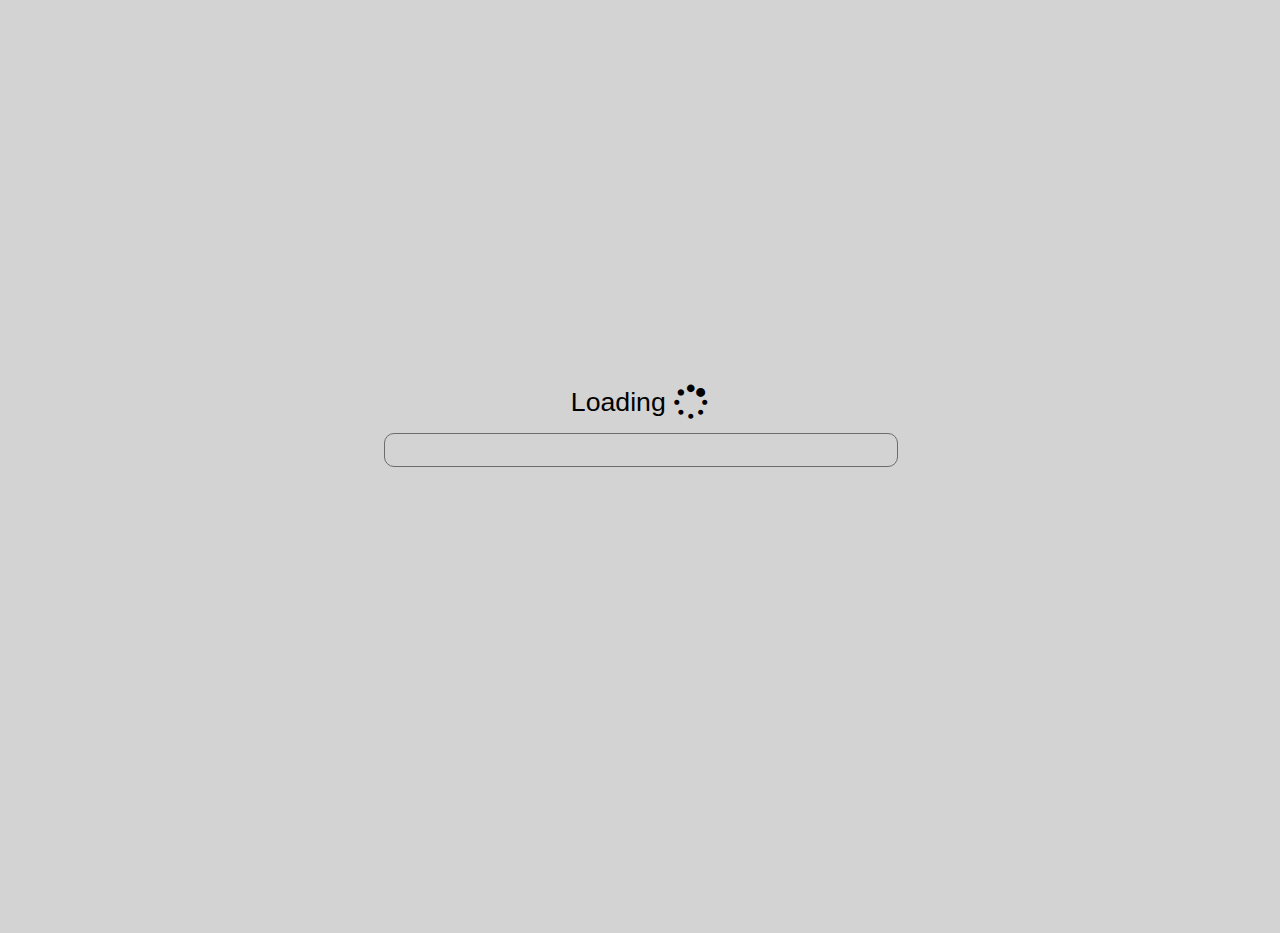
==== commit 77a6e8be: "update" ====
--- a/index.html
+++ b/index.html
@@ -1,7 +1,21 @@
 <!DOCTYPE html>
 <html lang="en">
 <head>
-    <meta charset="UTF-8">
+
+    <!-- Global site tag (gtag.js) - Google Analytics -->
+    <script async src="https://www.googletagmanager.com/gtag/js?id=UA-105697527-3"></script>
+    <script>
+        window.dataLayer = window.dataLayer || [];
+
+        function gtag() {
+            dataLayer.push(arguments);
+        }
+
+        gtag('js', new Date());
+
+        gtag('config', 'UA-105697527-3');
+    </script>
+
     <meta charset="UTF-8">
     <title>DRLViz</title>
 
@@ -125,14 +139,18 @@
     let col_size = 30;
     let mod = true;
     let sorttopactiv = false;
+    let last_circle;
     let hiddencrops = [[], [], []];
     let compact = false;
     let sortype = "0";
     let ratio;
-    let last_circle;
     let svg_traj, svg_tsne, svg_col1, svg_timelien, canvas_matrix, context_matrix;
     let sel = {'delsel': []};
     let selnb = 0;
+    let tempar = [[], [12, 381, 500, 496, 485], [421, 161, 168, 31], [108, 266, 332], [220], [], []];
+    let tempna = ['HP in FoV', 'Directions', 'No HP', 'Health', 'Misc'];
+
+    let antarger = 1;
 
 
     let cropped = {'ruleid': '', 'sel': [], 'avgs': []};
@@ -235,7 +253,7 @@
 
     function sqs2rule(svg, nb, activs, name, id) {
 
-        nb += Object.keys(abstr3).length - 1;
+        nb += Object.keys(abstr3).length - 2;
 
         draw_rule_activation(svg, nb * padding - rowh / 2 - 2, activs, 'steelblue', id);
 
@@ -537,53 +555,72 @@
     onkeydown = function (e) {
         e = e || event;
         keymap[e.keyCode] = e.type === 'keydown';
-
-        if (keymap[16]) { // arrowRight
-            if (keymap[39]) {
+        if (!edit) {
+            if (keymap[16]) { // arrowRight
+                if (keymap[39]) {
+                    e.preventDefault();
+
+                    fastf();
+
+                }
+                if (keymap[37]) {
+                    e.preventDefault();
+                    fastb();
+                }
+            }
+            else if (keymap[39]) { // arrowRight
+                if (keymap[16]) {
+                    e.preventDefault();
+
+                    fastf();
+                } else {
+                    e.preventDefault();
+
+                    forward()
+                }
+            }
+            else if (keymap[37]) { //arrow left
+                if (keymap[16]) {
+                    e.preventDefault();
+
+                    fastb();
+                } else {
+                    e.preventDefault();
+
+                    backward()
+                }
+            }
+
+            else if (keymap[32]) { // space
                 e.preventDefault();
 
-                fastf();
-
-            }
-            if (keymap[37]) {
-                e.preventDefault();
-                fastb();
-            }
-        }
-        else if (keymap[39]) { // arrowRight
-            if (keymap[16]) {
-                e.preventDefault();
-
-                fastf();
-            } else {
-                e.preventDefault();
-
-                forward()
-            }
-        }
-        else if (keymap[37]) { //arrow left
-            if (keymap[16]) {
-                e.preventDefault();
-
-                fastb();
-            } else {
-                e.preventDefault();
-
-                backward()
-            }
-        }
-
-        else if (keymap[32]) { // space
-            e.preventDefault();
-
-            switchauto();
-        }
-        else if (keymap[67]) { // c
-            hcrop()
-        }
-        else if (keymap[187] || keymap[107]) { // +
-
-            $('.plusep').trigger('click')
+                switchauto();
+            }
+            else if (keymap[67]) { // c
+                hcrop()
+            }
+        }
+
+        else {
+            if (keymap[13]) {
+                let bbox = $('#chann');
+                let col = bbox.attr('nb');
+                tempna[col] = bbox.val();
+
+                bbox.css('display', 'none');
+
+                d3.selectAll('.annheader[nb="' + col + '"]').text(bbox.val())
+
+                edit = false;
+            }
+
+            else if (keymap[27]) {
+                let bbox = $('#chann');
+
+
+                bbox.css('display', 'none');
+                edit = false;
+            }
         }
     }
     ;
@@ -611,76 +648,19 @@
 
     }
 
-    function switchscen() {
-        if (scenario === 'health_gathering_supreme') {
-
-            $.ajax({
-                type: "GET",
-                url: "/change_scenario/my_way_home",
-                processData: false,
-                contentType: false,
-                success: function (d) {
-                    document.location.reload(true);
-                }
-            })
-        } else {
-
-
-            $.ajax({
-                type: "GET",
-                url: "/change_scenario/health_gathering_supreme",
-                processData: false,
-                contentType: false,
-                success: function (d) {
-                    document.location.reload(true);
-                }
-            })
-        }
-    }
-
-    function bookmark(step) {
-
-        let context = context_matrix
-        let scx = d3.scaleLinear().domain([0, megadata[episode].health.length - 1]).range([0, 748.125]);
-
-        test = !test;
-
-
-        if (!book.includes(step)) {
-
-            if (test) {
-                context.beginPath();
-                context.strokeStyle = '#3e6fbf';
-                context.lineWidth = 1;
-                context.moveTo(scx(step), 30);
-                context.lineTo(scx(step), memst);
-                context.stroke();
-                context.drawImage($('.display-img')[0], scx(step) - (95 / 2), 2, 95, 75);
-                context.closePath();
-            } else {
-
-                context.beginPath();
-                context.strokeStyle = '#3e6fbf';
-                context.lineWidth = 1;
-                context.moveTo(scx(step), 35);
-                context.lineTo(scx(step), memst);
-                context.stroke();
-                context.drawImage($('.display-img')[0], scx(step) - (95 / 2), 35, 95, 75);
-                context.closePath();
-            }
-        }
-    }
-
 
     d3.json("data.json")
         .on("progress", function (evt) {
             console.log(evt);
-            var percentComplete = evt.loaded / (evt.lengthComputable?evt.total:2792481);
+            var percentComplete = evt.loaded / (evt.lengthComputable ? evt.total : 27924281);
 
             $('.progress').css({
                 width: percentComplete * 100 + '%'
             });
             if (percentComplete > 0.98) {
+
+                console.log(evt.loaded);
+
                 $('.progress').css({
                     width: 100 + '%'
                 });
@@ -790,6 +770,9 @@
                     .on('brush', ve_brushmove)
                     .on('end', ve_brushend)
                 );
+
+            intit_annot(d3.select('#annotate'))
+
         });
 
 
@@ -962,6 +945,8 @@
         let scx = d3.scaleLinear().domain([0, megadata[episode].health.length - 1]).range([0, 748.125]);
 
         let svg = svg_col1;
+
+        doTicks();
 
 
         svg.append("g")
@@ -1776,18 +1761,10 @@
 
     }
 
-    bod.on('input', '#salcon', function () {
-
-        let inival = parseInt($(this).val()) / 100;
-        opval = 1 - inival;
-
+    bod.on('click', '#salcon', function () {
+
+        opval = (opval === 0.5 ? 1 : 0.5);
         $('.display-img').css('opacity', opval);
-        $(this).css('background-image',
-            '-webkit-gradient(linear, left top, right top, '
-            + 'color-stop(' + inival + ', #233E34), '
-            + 'color-stop(' + inival + ', #C5C5C5)'
-            + ')'
-        );
 
     });
 
@@ -1933,82 +1910,6 @@
             .text(controlVal);
     });
 
-
-    function sel2mask(data) {
-
-
-        console.log(data);
-
-        $('#epilist').append('<div style="opacity:0.5;background-color: steelblue;" class="epbox" id="boxepgen' + nb_gen + '"><img id="loadindep" src="static/assets/loading.gif"></div>');
-        let res = [];
-        for (let i = 0; i < megadata[episode].hiddens[0].length; i++) {
-
-            if (data.includes(i)) {
-                res.push(1)
-            } else {
-                res.push(0.02)
-            }
-
-        }
-
-        let form = new FormData();
-
-        form.append('mask', res);
-
-        $.ajax({
-            type: "POST",
-            url: "/gen_epz",
-            processData: false,
-            contentType: false,
-            data: form,
-            success: function (d) {
-                let id = 'episode' + 'gen' + nb_gen;
-                nb_gen++;
-                megadata[id] = tofloat($.parseJSON(d));
-                $('#loadindep').replaceWith('<p> Gen </p>');
-                update_traj(megadata[id].positions, svg_traj, id)
-            }
-        });
-    }
-
-    function reverse_sel2mask(data) {
-
-
-        console.log(data);
-
-        $('#epilist').append('<div style="opacity:0.5;background-color: steelblue;" class="epbox" id="boxepgen' + nb_gen + '"><img id="loadindep" src="static/assets/loading.gif"></div>');
-        let res = [];
-        for (let i = 0; i < megadata[episode].hiddens[0].length; i++) {
-
-            if (!data.includes(i)) {
-                res.push(1)
-            } else {
-                res.push(0.02)
-            }
-
-        }
-
-        let form = new FormData();
-
-        form.append('mask', res);
-
-        $.ajax({
-            type: "POST",
-            url: "/gen_epz",
-            processData: false,
-            contentType: false,
-            data: form,
-            success: function (d) {
-                let id = 'episode' + 'gen' + nb_gen;
-                nb_gen++;
-                megadata[id] = tofloat($.parseJSON(d));
-                $('#loadindep').replaceWith('<p> Gen </p>');
-                update_traj(megadata[id].positions, svg_traj, id)
-            }
-        });
-    }
-
-
     bod.on('click', '.selbox', function (e) {
 
         if (e.target.className !== 'selld')
@@ -2041,24 +1942,6 @@
 
     }
 
-
-    bod.on('click', '.plussel', function () {
-
-
-        $(this).parent().parent().prepend(" " +
-            "<div id=\"sel" + selnb + "\" class=\"selbox\">\n" +
-            "\n" +
-            "   <h3>Save" + selnb + "</h3>\n" +
-            "   <div>\n" +
-            "       <button class='seldel'> Delete</button>\n" +
-            "       <button class='selld'> See</button>\n" +
-            "   </div>\n" +
-            " </div>");
-
-        selnb++;
-    });
-
-
     bod.on('click', '.seldel', function (e) {
         let source = $(this).parent().parent().attr('id');
 
@@ -2082,7 +1965,7 @@
             return old_res.indexOf(d)
         });
 
-        $('#hiddensl').html(temp.length)
+        $('#hiddensl').html(temp.length);
 
         mega_draw_matrix(megadata[episode].hiddens, context_matrix, col, can_pad, memst, hiddencrops[1], temp, hiddencrops[0]);
     });
@@ -2091,6 +1974,237 @@
     function updatenbh() {
 
         $('#hiddensl').html(hiddencrops[2].length)
+    }
+
+    function intit_annot(svg) {
+
+
+        let angle = 30;
+
+
+        svg.append("line")
+            .attr("x1", 0)
+            .attr("y1", 100)
+            .attr("x2", (6 * 40) - 40)
+            .attr("y2", 100)
+            .style("stroke-width", '0.5')
+            .attr("stroke", "black");
+
+
+        for (let i = 0; i < 6; i++) {
+
+            let g = svg.append('g').attr('id', 'gr' + i);
+
+            g.append('rect')
+                .attr("x", i * 40)
+                .attr("y", 100)
+                .attr("width", 40)
+                .attr("height", ve_h * megadata[episode].hiddens[0].length + 80)
+                .style("stroke-width", '1')
+                .style("stroke", "rgb(166, 166, 166)")
+                .style('fill', 'none')
+                .attr('class', (i !== 1 ? 'annelbg ' : 'annelbg selcol'))
+                .attr('nb', i + 1)
+                .on('click', colclick);
+
+
+            g.append("line")
+                .attr("x1", i * 40)
+                .attr("y1", 100)
+                .attr("x2", i * 40 + angle)
+                .attr("y2", 5)
+                .style("stroke-width", '1.5')
+                .style("stroke", "rgb(166, 166, 166)");
+
+            if (i > 0) {
+                g.append('text')
+                    .text(tempna[i - 1])
+                    .attr('font-family', 'Helvetica')
+                    .attr('font-size', '14pt')
+                    .attr('text-anchor', 'start')
+                    .attr('transform', 'translate(' + (i) * 36 + ',100)rotate(-72)')
+                    .attr('class', 'annheader')
+                    .attr('nb', i)
+
+            }
+
+            updateAnn(i)
+
+        }
+        svg.append('text')
+            .text('Total')
+            .attr('font-family', 'Helvetica')
+            .attr('font-size', '14pt')
+            .attr('text-anchor', 'start')
+            .attr('transform', 'translate(' + (6) * 36 + ',100)rotate(-72)')
+            .attr('class', 'annheader')
+            .attr('nb', 6)
+
+    }
+
+
+    function colclick() {
+        let cla = $(this).attr('class');
+        antarger = $(this).attr('nb');
+
+        let cla2 = $('.selcol').attr('class');
+
+        if (cla !== cla2) {
+
+            if (cla2 !== undefined) {
+                cla2 = cla2.replace('selcol', '');
+                $('.selcol').attr('class', cla2);
+            }
+            cla += ' selcol';
+
+
+            $(this).attr('class', cla);
+        }
+
+    }
+
+    bod.on('click', '.annheader', function () {
+
+        let bbox = $('#chann');
+
+        edit = true;
+
+        let col = $(this).attr('nb');
+
+        bbox.css('display', 'block');
+
+        bbox.val(tempna[parseInt(col)-1]);
+
+        bbox.attr('nb', col)
+    });
+
+
+    function addinAnn(col, elems) {
+
+
+        tempar[col] = tempar[col].concat(elems).unique();
+
+        updateAnn(col)
+
+    }
+
+
+    function updateAnn(col) {
+
+        let st = 138;
+
+        let g = d3.select('#gr' + col);
+
+        g.selectAll('.aelem').remove();
+
+        for (let i = 0; i < tempar[col].length; i++) {
+
+            addElem(g, tempar[col][i], st, col)
+
+        }
+        updateTotal()
+
+    }
+
+    function addElem(g, id, st, col) {
+
+
+        d3.select('#gr' + col).append('rect')
+            .attr('x', (((col - 1) * 40) + 3) + 'px')
+            .attr('y', (st + (id * ve_h)) + 'px')
+            .attr('width', '34px')
+            .attr('height', (ve_h + 0.1) + 'px')
+            .style('fill', 'rgb(120, 120, 120)')
+            .attr('class', 'aelem')
+    }
+
+
+    function updateTotal() {
+
+
+        let svg = d3.select('#annotate');
+
+        svg.selectAll('.totelem').remove();
+        tempar[6] = [];
+        let tot = tempar.flat().unique();
+        let st = 158;
+
+
+        tempar[6] = tot;
+
+        for (let i = 0; i < tot.length; i++) {
+
+
+            svg.append('rect')
+
+                .attr('x', ((5 * 40) + 3) + 'px')
+                .attr('y', (st + (tot[i] * ve_h)) + 'px')
+                .attr('width', '34px')
+                .attr('height', (ve_h + 0.1) + 'px')
+                .style('fill', 'rgb(120, 120, 120)')
+                .attr('class', 'totelem')
+        }
+    }
+
+
+    function doTicks() {
+
+        $('.tick').remove();
+
+        let scx = d3.scaleLinear().domain([0, megadata[episode].health.length - 1]).range([0, twidth - 6]);
+
+        let svg = d3.select('#col1svg');
+
+        for (let i = 0; i < megadata[episode].health.length / 50; i++) {
+            svg.append('rect')
+                .attr('x', (scx(50 * i) + can_pad) + 'px')
+                .attr('y', (5) + 'px')
+                .attr('width', '2px')
+                .attr('height', (15) + 'px')
+                .style('fill', 'rgb(120, 120, 120)')
+                .attr('class', 'tick');
+
+            if (megadata[episode].health.length - (i * 50) > 10) {
+                svg.append('text')
+                    .attr('x', (scx(50 * i) + can_pad - (50 * i < 100 ? 7 : 15)) + 'px')
+                    .attr('y', (35) + 'px')
+                    .style('color', 'rgb(120, 120, 120)')
+                    .attr('class', 'tick')
+                    .style('font-size', '12pt')
+                    .text(50 * i)
+
+            }
+        }
+
+        svg.append('rect')
+            .attr('x', (scx(megadata[episode].health.length - 1) + can_pad) + 'px')
+            .attr('y', (5) + 'px')
+            .attr('width', '2px')
+            .attr('height', (15) + 'px')
+            .style('fill', 'rgb(120, 120, 120)')
+            .attr('class', 'tick');
+
+        svg.append('text')
+            .attr('x', (scx(megadata[episode].health.length - 1) + can_pad - 15) + 'px')
+            .attr('y', (35) + 'px')
+            .style('color', 'rgb(120, 120, 120)')
+            .attr('class', 'tick')
+            .style('font-size', '12pt')
+            .text((megadata[episode].health.length - 1));
+
+
+        for (let i = 0; i < megadata[episode].health.length / 10; i++) {
+
+            if ((10 * i % 50) !== 0)
+                svg.append('rect')
+                    .attr('x', (scx(10 * i) + can_pad) + 'px')
+                    .attr('y', (5) + 'px')
+                    .attr('width', '1px')
+                    .attr('height', (10) + 'px')
+                    .style('fill', 'rgb(160, 160, 160)')
+                    .attr('class', 'tick')
+        }
+
     }
 
 </script>
@@ -2117,7 +2231,45 @@
 
 
             </div>
-            <div style="margin-top: 10px"><i class="fa fa-adjust fa-lg"></i> <input id="salcon" type="range" min="0" max="100" style=" outline: none;width: 80%" step="5" value="0"/> <i class="fa fa-moon fa-lg"></i></div>
+            <div style="margin-top: 10px">
+
+                <div style="vertical-align: text-top;display: inline-block;color: #fff;z-index: 888;min-width: 5%;text-align: center;margin:5px" id="buttons">
+                    <div>
+                        <button type="button" id="thong" class="btn btn-default btn-lg" onclick="backward()" style="padding: 2px;font-size:0.75rem;width: 30px" aria-label="Left Align">
+                            <span class="fa fa-arrow-left fa-lg" aria-hidden="true"></span>
+                        </button>
+                        <button type="button" id="auto" class="btn btn-default btn-lg" onclick="switchauto()" style="padding: 2px;font-size:0.75rem;width: 30px" aria-label="Left Align">
+                            <span class="fa fa-play fa-lg" aria-hidden="true"></span>
+                        </button>
+                        <button type="button" id="thing" class="btn btn-default btn-lg" onclick="forward()" style="padding: 2px;font-size:0.75rem;width: 30px" aria-label="Left Align">
+                            <span class="fa fa-arrow-right fa-lg" aria-hidden="true"></span>
+                        </button>
+
+                        <button type="button" id="res" class="btn btn-default btn-lg" onclick="reset()" style="padding: 2px;font-size:0.75rem;width: 30px" aria-label="Left Align">
+                            <span class="fa fa-repeat fa-lg" aria-hidden="true"></span>
+                        </button>
+
+                        <button type="button" id="compact" class="btn btn-default btn-lg" onclick="hcrop()" style="padding: 2px;font-size:0.75rem;width: 30px" aria-label="Left Align">
+                            <span class="fa fa-compress fa-lg" aria-hidden="true"></span>
+                        </button>
+                        <button type="button" id="salcon" class="btn btn-default btn-lg" style="padding: 2px;font-size:0.75rem;width: 30px" aria-label="Left Align">
+                            <i class="fa fa-adjust fa-lg"></i>
+                        </button>
+
+                        <select id="sort-sel" class="btn" style="padding: 1px">
+                            <option value="0">No sort</option>
+                            <option value="1">Activation</option>
+                            <option value="2">Change</option>
+                            <option value="3">Stable</option>
+                            <option value="4">Similar</option>
+                            <option value="5">Projection</option>
+                            <option value="6">Projection Abs</option>
+                        </select>
+                    </div>
+                </div>
+
+
+            </div>
         </div>
         <div style="grid-row: 2;text-align: center;height: 30%;">
             <svg id="trajs" width="60%" height="90%" style="padding: 5px;">
@@ -2128,6 +2280,7 @@
             <svg id="tsne" width="90%" height="80%" style="padding: 5px;">
 
             </svg>
+
         </div>
 
         <div style="grid-row: 4;height: 10%;margin-top: 2%">
@@ -2136,58 +2289,29 @@
 
                 </div>
                 <div>
-                    <img class="plusep" style="height: 25px;width: auto;border: black 2px solid;padding: 2px;position: absolute;right: 5%;top:40%" src="static/assets/001-plus-1.png">
+                    <!--<img class="plusep" style="height: 25px;width: auto;border: black 2px solid;padding: 2px;position: absolute;right: 5%;top:40%" src="/static/assets/001-plus-1.png">-->
                 </div>
             </div>
-
         </div>
     </div>
 
 
     <div id='nb1' style="grid-column: 2;min-width: 720px;overflow-y: hidden">
         <div style="height: 26px;width: 100%">
-            <div style="vertical-align: text-top;display: inline-block;color: #fff;z-index: 888;min-width: 5%;text-align: center;margin:5px" id="buttons">
-                <div>
-                    <button type="button" id="thong" class="btn btn-default btn-lg" onclick="backward()" style="padding: 2px;font-size:0.75rem;width: 30px" aria-label="Left Align">
-                        <span class="fa fa-arrow-left fa-lg" aria-hidden="true"></span>
-                    </button>
-                    <button type="button" id="auto" class="btn btn-default btn-lg" onclick="switchauto()" style="padding: 2px;font-size:0.75rem;width: 30px" aria-label="Left Align">
-                        <span class="fa fa-play fa-lg" aria-hidden="true"></span>
-                    </button>
-                    <button type="button" id="thing" class="btn btn-default btn-lg" onclick="forward()" style="padding: 2px;font-size:0.75rem;width: 30px" aria-label="Left Align">
-                        <span class="fa fa-arrow-right fa-lg" aria-hidden="true"></span>
-                    </button>
-
-                    <button type="button" id="res" class="btn btn-default btn-lg" onclick="reset()" style="padding: 2px;font-size:0.75rem;width: 30px" aria-label="Left Align">
-                        <span class="fa fa-repeat fa-lg" aria-hidden="true"></span>
-                    </button>
-
-                    <button type="button" id="compact" class="btn btn-default btn-lg" onclick="hcrop()" style="padding: 2px;font-size:0.75rem;width: 30px" aria-label="Left Align">
-                        <span class="fa fa-compress fa-lg" aria-hidden="true"></span>
-                    </button>
-
-                    <select id="sort-sel">
-                        <option value="0">No sort</option>
-                        <option value="1">Activation</option>
-                        <option value="2">Change</option>
-                        <option value="3">Stable</option>
-                        <option value="4">Similar</option>
-                        <option value="5">Projection</option>
-                        <option value="6">Projection Abs</option>
-                    </select>
-                </div>
-            </div>
+
             <button onclick="saveHandle()" type="button" class="btn btn-default btn-lg" style="float: right;margin-right: 10px;margin-top: 5px">Save</button>
 
 
             <div style="width: 80%;margin-top: 2%;display: inline-block;position: relative;margin-left:105px" id="timeline">
+
                 <output id="tooltip1" name="rangeVal">50</output>
+                <h3 style="position: relative;top:-45px;left:48%;width: 70px">Steps</h3>
             </div>
         </div>
         <div style="min-height: 700px;min-width: 600px">
 
 
-            <svg class="evsvg" style="margin-top: 50px" id="col1svg">
+            <svg class="evsvg" style="margin-top: 17px" id="col1svg">
 
             </svg>
 
@@ -2195,12 +2319,12 @@
             <canvas height="2850" width="24948" id="matrix-canvas" style="margin-left: 110px"></canvas>
 
 
-            <div style="float: right;margin-top: 4.8%;">
-                <p id="hiddensl">
+            <div style="float: right;margin-top: 54px;text-align: center">
+                <p id="hiddensl" style="width: 78%">
                     512
                 </p>
 
-                <svg width="80" height="480" style=" border-left: solid #333333 1px; " id="currhidd">
+                <svg width="95" height="480" style="" id="currhidd">
 
                 </svg>
             </div>
@@ -2215,22 +2339,11 @@
     </div>
 
     <div style="grid-column: 3;text-align: center;position: relative">
-        <div id="sellist" style="padding-top: 20px;text-align: center">
-
-            <div id="delsel" class="selbox">
-
-                <h3>Default</h3>
-                <div>
-                    <button class="selld"> See</button>
-                </div>
-            </div>
-
-            <div>
-                <img class="plussel" style="height: 25px;width: auto;border: black 2px solid;padding: 2px;position: absolute;right: 45%;margin-top: 10px" src="static/assets/001-plus-1.png">
-            </div>
-
-
-        </div>
+        <svg id="annotate" style="width: 90%;height: 80%;margin-top: 2px">
+
+
+        </svg>
+
 
     </div>
 
@@ -2238,5 +2351,10 @@
 </div>
 
 
+<script>
+
+
+</script>
+<input id="chann" type="text" maxlength="18" minlength="2" style="position: absolute;padding: 5px;right: 40px;top: 40px;display: none">
 </body>
 </html>--- a/static/css/lg.css
+++ b/static/css/lg.css
@@ -0,0 +1,480 @@
+input[type='range']::selection {
+    border: 0
+}
+
+.progress {
+    display: block;
+    text-align: center;
+    width: 0;
+    height: 30px;
+    background: red;
+    transition: width .3s;
+    border-radius: 10px;
+    margin-top: 1px;
+    margin-left: 1px;
+
+}
+
+.progress.hide {
+    opacity: 0;
+    transition: opacity 1.3s;
+}
+
+h3, img, i, p, button, span, h2, div, text {
+    user-select: none;
+    outline: none
+}
+
+.epbox {
+    width: 50px;
+    height: 50px;
+    margin: 6px;
+    display: inline-block;
+    cursor: pointer;
+    text-align: center;
+    vertical-align: middle;
+    border-radius: 15%;
+    position: relative;
+    float: left;
+
+}
+
+.epbox > p {
+    vertical-align: middle;
+    text-align: center;
+    position: relative;
+    top: -7%;
+    font-size: larger;
+
+}
+
+#loadindep {
+    width: 40px;
+    margin-top: 5px;
+    height: auto
+}
+
+.container {
+    display: grid;
+    grid-template-columns: 1fr 3fr 0.7fr;
+    grid-template-rows: 1fr;
+    /*grid-column-gap: 10px;*/
+    /*grid-row-gap: 5px;*/
+    justify-items: stretch;
+    align-items: stretch;
+    height: calc(100vh - 16px);
+
+}
+
+.lowop {
+    opacity: 0.3;
+}
+
+body {
+    background-color: lightgrey;
+}
+
+.container > div {
+    background-color: #F0F1F1;
+}
+
+canvas {
+    width: 1200px;
+    height: 60vh;
+    margin-right: 10px;
+}
+
+.evsvg {
+    position: absolute;
+    height: 98%
+}
+
+line {
+    shape-rendering: crispEdges;
+    vector-effect: non-scaling-stroke;
+
+    stroke: #000;
+    stroke-width: 0.5px;
+    cursor: grab;
+}
+
+#distrib-svg text {
+    /*font-size: 13pt;*/
+}
+
+* {
+    font-family: helvetica, sans-serif;
+}
+
+.display-img {
+    height: auto;
+    max-width: 100%;
+    filter: brightness(1.3);
+    z-index: 30;
+}
+
+.hypex:hover {
+    background-color: lightgrey;
+    -webkit-box-shadow: 2px 1px 40px -6px rgba(0, 0, 0, 0.61);
+    -moz-box-shadow: 2px 1px 40px -6px rgba(0, 0, 0, 0.61);
+    box-shadow: 2px 1px 40px -6px rgba(0, 0, 0, 0.61);
+}
+
+.baseline:hover {
+    background-color: lightgrey;
+    -webkit-box-shadow: 2px 1px 40px -6px rgba(0, 0, 0, 0.61);
+    -moz-box-shadow: 2px 1px 40px -6px rgba(0, 0, 0, 0.61);
+    box-shadow: 2px 1px 40px -6px rgba(0, 0, 0, 0.61);
+}
+
+.hypname:hover {
+    background-color: lightgrey;
+    -webkit-box-shadow: 2px 1px 40px -6px rgba(0, 0, 0, 0.61);
+    -moz-box-shadow: 2px 1px 40px -6px rgba(0, 0, 0, 0.61);
+    box-shadow: 2px 1px 40px -6px rgba(0, 0, 0, 0.61);
+}
+
+.hypname {
+
+    border-bottom: solid 1px black;
+    padding: 8px 8px 4px 8px;
+}
+
+.hypex img {
+    transition: transform .5s ease-in-out;
+}
+
+.hypex {
+    margin-left: -20px;
+}
+
+.hyel {
+
+    margin-bottom: 5%;
+}
+
+.hypexcon {
+
+    overflow: visible;
+    transition: max-height 0.8s ease-out;
+    background-color: #f1f1f1;
+    margin-top: 15px;
+    width: 93%;
+}
+
+.hypnote, .hypdel {
+    display: inline-block;
+    margin: 2px;
+    padding: 2px;
+}
+
+.hypoel {
+    padding: 1%;
+    margin: 1%;
+}
+
+.hypoel > div {
+    background-color: #e6e7e7;
+    vertical-align: middle;
+}
+
+.hyptb {
+    max-width: 95%;
+    cursor: pointer;
+    height: auto;
+}
+
+#epilist {
+    box-shadow: inset -32px 55px 32px rgba(0, 0, 0, 0.0), inset -1px 0px 16px rgba(0, 0, 0, 0.5), inset -3px -2px 0px rgba(255, 255, 255, 1);
+    /*display: inline-block;*/
+    width: 85%;
+    overflow-y: -webkit-paged-x;
+    height: 125%;
+    /*float: left;*/
+    margin-left: 1%;
+    position: relative;
+    float: left;
+    max-height: 130px;
+    overflow-y: auto;
+}
+
+.plusep {
+    cursor: pointer;
+}
+
+.plusep:hover {
+    transform: scale(1.1, 1.1);
+}
+
+.plussel:hover {
+    transform: scale(1.1, 1.1);
+    cursor: pointer;
+}
+
+.makeep {
+    cursor: pointer;
+}
+
+.makeep:hover {
+    transform: scale(1.1, 1.1);
+}
+
+.tl {
+    cursor: grab;
+}
+
+.statement p {
+    display: inline-block;
+    padding: 2px;
+}
+
+.statement div {
+    /*display: inline-block;*/
+    padding: 2px;
+}
+
+.statement, .hiddenru {
+    text-align: left;
+    background-color: #fefefe;
+    margin: 10px;
+    overflow: visible;
+    display: inline-block;
+    width: 97%;
+    padding: 4px;
+}
+
+p.if {
+
+    margin-left: 10px;
+}
+
+.dropbtn {
+    background-color: lightgrey;
+    color: white;
+    padding: 12px;
+    font-size: 16px;
+    border: none;
+    cursor: pointer;
+}
+
+.dropdown {
+    position: relative;
+    display: inline-block;
+}
+
+.dropdown-content {
+    display: none;
+    position: absolute;
+    background-color: #f9f9f9;
+
+    box-shadow: 0px 8px 16px 0px rgba(0, 0, 0, 0.2);
+    z-index: 1;
+}
+
+.dropdown-content p {
+    color: black;
+    padding: 8px 16px;
+    margin: 1px;
+    text-decoration: none;
+    display: block;
+}
+
+.dropdown-content p:hover {
+    background-color: #f1f1f1
+}
+
+.dropdown:hover .dropdown-content {
+    display: block;
+}
+
+.dropdown:hover .dropbtn {
+    background-color: grey;
+}
+
+input[type=number]::-webkit-inner-spin-button {
+    opacity: 1;
+
+    height: 40px;
+
+}
+
+input[type=number] {
+    padding: 12px 0;
+}
+
+.node rect {
+    stroke: #333;
+    fill: #fff;
+}
+
+.edgePath path {
+    stroke: #333;
+    fill: #333;
+    stroke-width: 1.5px;
+}
+
+.stact {
+    background-color: lightgreen;
+}
+
+.stdact {
+
+    background-color: lightcoral;
+}
+
+.range-slider {
+    display: block;
+    background-color: red;
+}
+
+.input-range {
+    -webkit-appearance: none;
+    height: 200px;
+    border-radius: 5px;
+    background: #ccc;
+    outline: none;
+    writing-mode: bt-lr; /* IE */
+    -webkit-appearance: slider-vertical; /* WebKit */
+
+}
+
+/*::-moz-range-track {*/
+/*background: #ccc;*/
+/*padding: 0 10px;*/
+/*}*/
+
+input::-moz-focus-inner {
+    border: 0;
+}
+
+input[type="range"] {
+    -webkit-appearance: none;
+    -moz-apperance: none;
+    border-radius: 6px;
+    height: 12px;
+    width: 100%;
+    background-image: -webkit-gradient(
+            linear,
+            left top,
+            right top,
+            color-stop(0, #233E34),
+            color-stop(0, #C5C5C5)
+    );
+    -webkit-touch-callout: none; /* iOS Safari */
+    -webkit-user-select: none; /* Safari */
+    -khtml-user-select: none; /* Konqueror HTML */
+    -moz-user-select: none; /* Firefox */
+    -ms-user-select: none; /* Internet Explorer/Edge */
+    user-select: none;
+    /* Non-prefixed version, currently
+                                     supported by Chrome and Opera */
+}
+
+input[type='range']::-webkit-slider-thumb {
+    -webkit-appearance: none !important;
+    background-color: #E9E9E9;
+    border: 1px solid #CECECE;
+    height: 20px;
+    width: 20px;
+    -webkit-touch-callout: none; /* iOS Safari */
+    -webkit-user-select: none; /* Safari */
+    -khtml-user-select: none; /* Konqueror HTML */
+    -moz-user-select: none; /* Firefox */
+    -ms-user-select: none; /* Internet Explorer/Edge */
+    user-select: none;
+    cursor: grabbing;
+}
+
+#timeline input[type='range']::-webkit-slider-thumb {
+    -webkit-appearance: none !important;
+    background-color: #E9E9E9;
+    border: 1px solid #CECECE;
+    height: 20px;
+    width: 10px;
+    -webkit-touch-callout: none; /* iOS Safari */
+    -webkit-user-select: none; /* Safari */
+    -khtml-user-select: none; /* Konqueror HTML */
+    -moz-user-select: none; /* Firefox */
+    -ms-user-select: none; /* Internet Explorer/Edge */
+    user-select: none;
+    cursor: grabbing;
+}
+
+output {
+    position: absolute;
+    top: -24px;
+    width: 40px;
+    height: 18px;
+    border: 1px solid #e2e2e2;
+    background-color: #fff;
+    border-radius: 3px;
+    color: #777;
+    font-size: .8em;
+    line-height: 24px;
+    text-align: center;
+    overflow-y: visible;
+    z-index: 999;
+}
+
+.selbox {
+
+    border: solid 1px dimgray;
+    box-shadow: 0 4px 8px 0 rgba(0, 0, 0, 0.2);
+    transition: 0.3s;
+    border-radius: 5px;
+    cursor: pointer;
+    width: 80%;
+    display: inline-block;
+    padding-bottom: 10px;
+    text-align: center;
+    margin-bottom: 5px;
+
+}
+
+.selbox > h3 {
+
+    width: 80%;
+    padding-bottom: 3px;
+    border-bottom: solid 1px #333333;
+    margin-left: 10%;
+
+}
+
+.selbox:hover {
+    box-shadow: 0 8px 16px 0 rgba(0, 0, 0, 0.2);
+}
+
+.selhigh {
+
+    box-shadow: 0 8px 16px 0 rgba(0, 0, 0, 0.2);
+    border: solid 2px lightcoral;
+}
+
+#timebar {
+
+    position: relative;
+    top: -60px;
+
+}
+
+/*
+#buttons .btn {
+    background-color: #4495b4; !* Green *!
+    border: 1px solid green;
+    color: white;
+    padding: 15px 32px;
+    text-align: center;
+    text-decoration: none;
+    display: inline-block;
+    font-size: 16px;
+    cursor: pointer;
+    float: left;
+}
+
+.btn-group .btn:not(:last-child) {
+    border-right: none; !* Prevent double borders *!
+}
+
+.btn-group .btn:hover {
+    background-color: #3e8e41;
+}*/
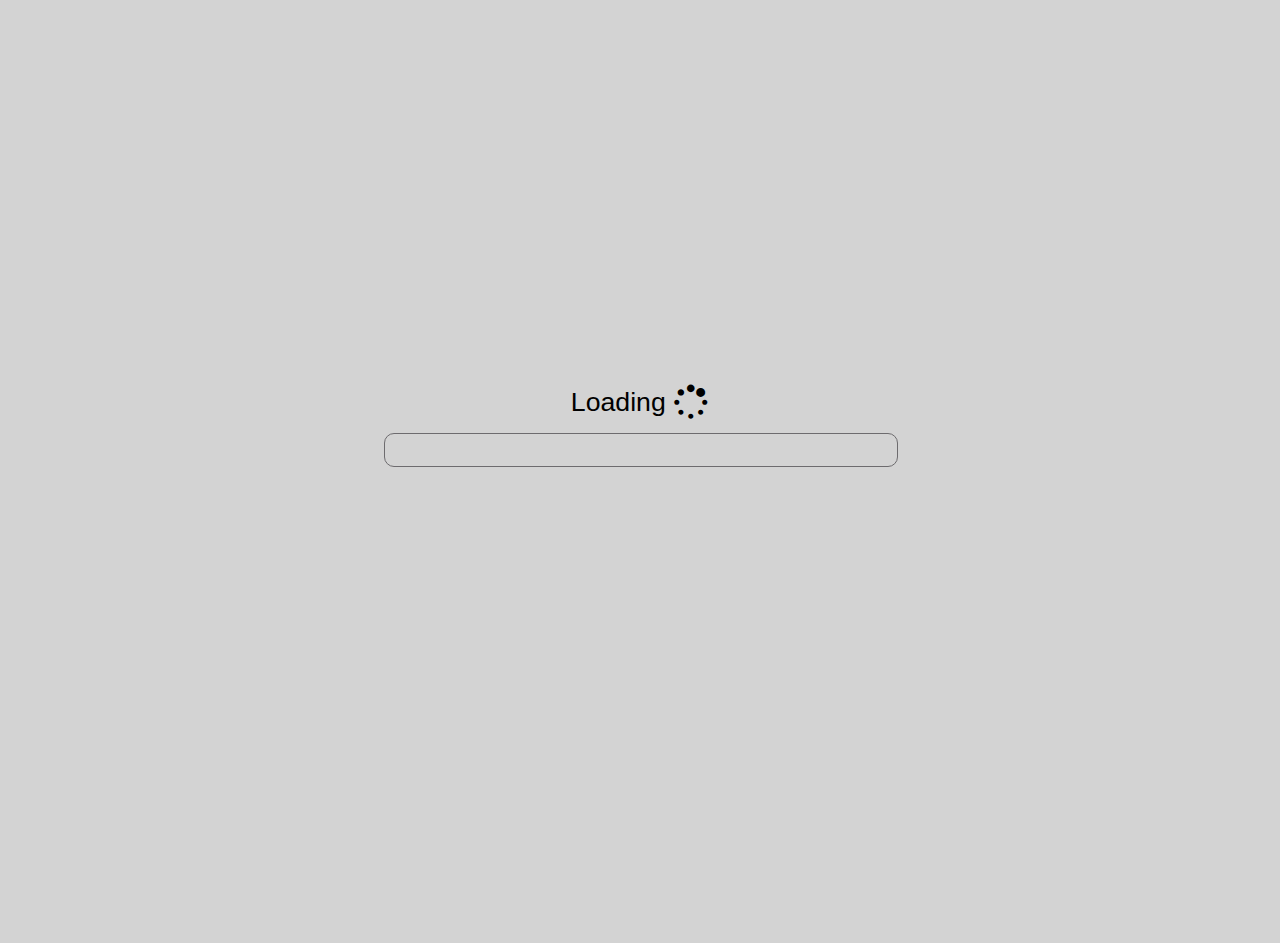
==== commit e62e37b6: "fix missing file" ====
--- a/index.html
+++ b/index.html
@@ -1,8 +1,6 @@
 <!DOCTYPE html>
 <html lang="en">
 <head>
-
-    <!-- Global site tag (gtag.js) - Google Analytics -->
     <script async src="https://www.googletagmanager.com/gtag/js?id=UA-105697527-3"></script>
     <script>
         window.dataLayer = window.dataLayer || [];
@@ -15,63 +13,8 @@
 
         gtag('config', 'UA-105697527-3');
     </script>
-
     <meta charset="UTF-8">
     <title>DRLViz</title>
-
-    <style>
-        #tsne circle {
-            fill-opacity: 0.5;
-        }
-
-        .lasso path {
-            stroke: rgb(80, 80, 80);
-            stroke-width: 2px;
-        }
-
-        .lasso .drawn {
-            fill-opacity: .05;
-        }
-
-        .lasso .loop_close {
-            fill: none;
-            stroke-dasharray: 4, 4;
-        }
-
-        .lasso .origin {
-            fill: #3399FF;
-            fill-opacity: .5;
-        }
-
-        .not_possible {
-            fill: rgb(200, 200, 200);
-        }
-
-        .possible {
-            fill: #EC888C;
-        }
-
-        .selected {
-            fill: steelblue;
-        }
-
-        #trajs g .line {
-            opacity: 0.25;
-        }
-
-        .currentepisode {
-            opacity: 1 !important;
-            stroke-width: 2px;
-        }
-
-        #up-main g {
-            pointer-events: all;
-        }
-
-        #up-main g.row:hover {
-            opacity: 0.8;
-        }
-    </style>
 
     <script src="static/js/jquery.min.js"></script>
 
@@ -81,19 +24,19 @@
     <script src="static/js/metric.js"></script>
     <script src="static/js/matrix.js"></script>
     <script src="static/js/matrixV.js"></script>
-    <script src="static/js/sequence.js"></script>
     <script src="static/js/distribution.js"></script>
     <script src="static/js/trajectories.js"></script>
     <script src="static/js/episodeHandler.js"></script>
     <script src="static/js/timeline.js"></script>
     <script src="static/js/draghandler.js"></script>
     <script src="static/js/d3-lasso.min.js"></script>
-    <script src="static/js/fuzzy.js"></script>
     <script src="static/js/tsne.js"></script>
+
     <link href="https://stackpath.bootstrapcdn.com/font-awesome/4.7.0/css/font-awesome.min.css" rel="stylesheet"
           integrity="sha384-wvfXpqpZZVQGK6TAh5PVlGOfQNHSoD2xbE+QkPxCAFlNEevoEH3Sl0sibVcOQVnN" crossorigin="anonymous">
 
     <link href="static/css/lg.css" rel="stylesheet"/>
+
     <script>
         let episode = "episode0";
         let whichstep = "0";
@@ -106,13 +49,10 @@
 
     let megadata;
     let colors = ["#3366cc", "#dc3912", "#ff9900", "#109618", "#990099", "#0099c6", "#dd4477", "#66aa00", "#b82e2e", "#316395", "#994499", "#22aa99", "#aaaa11", "#6633cc", "#e67300", "#8b0707", "#651067", "#329262", "#5574a6", "#3b3eac"];
-    // let colar = [['#4D3311', '#EFF0E8', '#233E34'], ['#2e0095', '#2aff73', '#a90000'], ['#362F87', '#87BD84', '#f5f33c'], ['#060614', '#ab6f71', '#fafabf'], ['#4d3311', '#eef0ea', '#233e34'], ['#3c0a54', '#5b9b89', '#f2e53f']];
-    let colar = [['#2266a6', '#effce5', '#bf6b09'], ['#2e0095', '#2aff73', '#a90000'], ['#362F87', '#87BD84', '#f5f33c'], ['#060614', '#ab6f71', '#fafabf'], ['#4d3311', '#eef0ea', '#233e34'], ['#3c0a54', '#5b9b89', '#f2e53f']];
+    let colar = [['#2266a6', '#effce5', '#bf6b09']];
     let col = d3.scaleLinear().domain([-1, 0, 1]).range(colar[0]).interpolate(d3.interpolateHcl);
     let auto = false;
     let keymap = {};
-    let order = 0;
-    let ts_type = 1;
     let nb_ep = 1;
     let nb_gen = 0;
     let nbload = 1;
@@ -122,24 +62,9 @@
     let sw;
     let edit = false;
     let can_pad = 22;
-    let rules = {};
-    let operators = ["&plusmn;", "<", ">"];
-    let st_nam = ['Health', 'HP', 'PV', 'orVar', 'ambi'];
-    let shown;
-    let rule_nb = 0;
-    let nb_main = 512;
-    let zoomer = d3.zoom().scaleExtent([1 / 2, 4]).on("zoom", zoom);
-    let wheelnb = 0;
     let opval = 1;
     let twidth;
     let memst = 130;
-    let book = [];
-    let test = true;
-    let actions = ["&#x2190;", "&#x2192;", "&#x2191;", "&#x2193;", "&#x2196;", "&#x2199;", "&#x2197;", "&#x2198;"];
-    let col_size = 30;
-    let mod = true;
-    let sorttopactiv = false;
-    let last_circle;
     let hiddencrops = [[], [], []];
     let compact = false;
     let sortype = "0";
@@ -149,64 +74,39 @@
     let selnb = 0;
     let tempar = [[], [12, 381, 500, 496, 485], [421, 161, 168, 31], [108, 266, 332], [220], [], []];
     let tempna = ['HP in FoV', 'Directions', 'No HP', 'Health', 'Misc'];
-
+    //        let tempar = [[], [], [], [], [], [], []];
+    //      let tempna = ['Group 1', 'Group 2', 'Group 3', 'Group 4', 'Group 5'];
     let antarger = 1;
 
 
-    let cropped = {'ruleid': '', 'sel': [], 'avgs': []};
-
-
-    let compute = {
-        '&lt;': function (x, y, z) {
-            return (x < y)
-        },
-        '&gt;': function (x, y, z) {
-            return (x > y)
-        },
-        '&plusmn;': function (x, y, z) {
-            return (x >= y * (1 - z) && x <= y * (1 + z))
-        }
-    };
-
-
-    function zoom() {
-        //   g.attr("transform", d3.event.transform);
-    }
-
-
-    var lasso_start = function () {
+    let lasso_start = function () {
         lasso.items()
-            .attr("r", 3.5) // reset size
+            .attr("r", 3.5)
             .classed("not_possible", true)
             .classed("selected", false);
     };
 
-    var lasso_draw = function () {
-
-        // Style the possible dots
+    let lasso_draw = function () {
+
         lasso.possibleItems()
             .classed("not_possible", false)
             .classed("possible", true);
 
-        // Style the not possible dot
         lasso.notPossibleItems()
             .classed("not_possible", true)
             .classed("possible", false);
     };
 
-    var lasso_end = function () {
-        // Reset the color of all dots
+    let lasso_end = function () {
         lasso.items()
             .classed("not_possible", false)
             .classed("possible", false);
 
-        // Style the selected dots
         lasso.selectedItems()
             .classed("selected", true)
             .attr("r", 7);
 
         lasso.selectedItems();
-        // Reset the style of the not selected dots
         lasso.notSelectedItems()
             .attr("r", 3.5);
 
@@ -253,12 +153,12 @@
 
     function sqs2rule(svg, nb, activs, name, id) {
 
-        nb += Object.keys(abstr3).length - 2;
-
-        draw_rule_activation(svg, nb * padding - rowh / 2 - 2, activs, 'steelblue', id);
+        nb += Object.keys(abstr3).length - 1;
+
+        draw_rule_activation(svg, nb * padding - rowh / 2 - 1, activs, 'steelblue', id);
 
         svg.append('text')
-            .attr('x', '28')
+            .attr('x', '35')
             .attr('y', nb * padding)
             .attr('font-family', 'sans-serif')
             .attr('font-size', '14')
@@ -267,7 +167,8 @@
 
         svg.append('line')
             .attr('class', 'svrl')
-            .attr('x1', 20)
+            .style('stroke-width', '1px')
+            .attr('x1', 25)
             .attr('x2', sswidth)
             .attr('y1', (nb * padding) + 12)
             .attr('y2', (nb * padding) + 12);
@@ -275,38 +176,6 @@
 
 
     let lasso;
-
-    function pan() {
-
-        if (wheelnb < 2000 && d3.event.wheelDeltaY > 0) {
-            wheelnb += d3.event.wheelDeltaY;
-
-        } else if (d3.event.wheelDeltaY < 0 && wheelnb > 0) {
-            wheelnb += d3.event.wheelDeltaY;
-
-        }
-        let ctx = context_matrix;
-
-        let sc = d3.scaleLinear().domain([0, 2000]).range([1, 0.001]);
-
-
-        nb_main = 512 * Math.min(1, Math.max(sc(wheelnb), 0.01));
-
-        if (!shown) {
-            // draw_matrix(megadata[episode].hiddens, ctx, col, 0, memst, nb_main, twidth);
-
-            mega_draw_matrix(megadata[episode].hiddens, ctx, col, 0, memst, hiddencrops[1], nb_main, hiddencrops[0]);
-            hiddencrops[1] = []
-
-        } else {
-            let sqs = get_activ(shown);
-            draw_sorted_matrix(megadata[episode].hiddens, context_matrix, col, can_pad, memst, sqs, nb_main);
-        }
-
-        // console.log(sc(wheelnb));
-
-        //zoomer.translateBy(svg.transition().duration(100), d3.event.wheelDeltaX, d3.event.wheelDeltaY);
-    }
 
     let bod = $('body');
 
@@ -326,7 +195,7 @@
             nb_ep++;
             nbload++;
 
-            $('#epilist').append('<div style="opacity:0.5;background-color: ' + colors[tiep] + ';" class="epbox" id="boxep' + (tiep) + '"><img id="loadindep" src="static/assets/loading.gif"></div>');
+            $('#epilist').append('<div style="opacity:0.5;background-color: ' + colors[tiep] + ';" class="epbox" id="boxep' + (tiep) + '"><img id="loadindep" src="/static/assets/loading.gif"></div>');
 
             $.ajax({
                 type: "GET",
@@ -344,85 +213,25 @@
 
     });
 
-    bod.on('click', '#up-main .row', function () {
-
-        if (mod) {
-            let num = $(this).attr('num');
-            let res = detail_combo(num);
-
-            if (Object.keys(res).length > 0) {
-                draw_details(res, num)
-            } else {
-                d3.selectAll('.detail_row').remove();
-            }
-        }
-    });
-
-
-    bod.on('click', '.makeep', async function () {
-        $('.makeep').css('opacity', '0.2');
-
-        if (!recording) {
-            recording = true;
-            let tnep = nbgen;
-            let tiep = nb_ep;
-            nb_ep++;
-            nbgen++;
-            $('#epilist').append('<div style="opacity:0.5;background-color: ' + colors[tiep] + ';" class="epbox" id="boxep' + (tiep) + '"><img id="loadindep" src="static/assets/loading.gif"></div>');
-            $.ajax({
-                type: "GET",
-                url: "/makeep",
-                success: function (d) {
-                    let id = 'episode' + (tiep);
-                    megadata[id] = tofloat($.parseJSON(d));
-                    update_traj(megadata[id].positions, svg_traj, id);
-                    $('#loadindep').replaceWith('<p> G' + (tnep) + ' </p>');
-                    $('.makeep').css('opacity', '1');
-                    recording = false;
-                }
-            });
-        }
-    });
-
-
-    bod.on('click', '.hyptb', function () {
-            let td = $($(this).parent()[0]);
-            let stepid = td.attr('step');
-
-            whichstep = parseInt(stepid) + 1;
-            update_step(whichstep);
-            maketime();
-        }
-    );
-
-
     function hard_update() {
 
-
-        up_clean();
-        make_combo();
+        doTicks();
 
         cw = ((twidth - 6) * ratio) / (megadata[episode].health.length);
-        // $('#timeline').css('width', ((twidth * megadata[episode].actions.length) / 524) + 'px');
         let ctx = context_matrix;
         ctx.clearRect(0, 0, 99999, 12000);
         mega_draw_matrix(megadata[episode].hiddens, ctx, col, 0, memst, [], hiddencrops[2], []);
-
-        //  draw_matrix(megadata[episode].hiddens, ctx, col, 0, memst, nb_main);
         draw_metrics(megadata[episode], ctx, 0, 915);
+
         if (episode !== 'all' || nb_ep <= 3)
             makeState(svg_tsne, megadata[episode].hiddens);
 
         maketime();
 
         timeline_init(megadata[episode], twidth);
-        let keys = Object.keys(rules);
-
-        for (let i = 0; i < keys.length; i++) {
-            //  appendRule(svg_timelien, rules[keys[i]], i + 1, get_activ(keys[i]), keys[i])
-        }
-        //graph_deter();
-        update_step(whichstep);
+
+
+        console.log(whichstep);
         update_line(whichstep);
 
 
@@ -440,7 +249,7 @@
 
         svg_tsne.call(lasso);
 
-
+        update_step(whichstep);
     }
 
     function fastf() {
@@ -524,6 +333,9 @@
             update_line(whichstep);
             maketime();
         }
+        else if (auto) {
+            switchauto()
+        }
     }
 
     function play() {
@@ -599,26 +411,62 @@
             else if (keymap[67]) { // c
                 hcrop()
             }
+            else if (keymap[82]) { // r
+
+                let elems = tempar[antarger];
+
+                sel2mask(elems)
+            }
+            else if (keymap[84]) { // t
+
+
+                let elems = tempar[antarger];
+
+
+                reverse_sel2mask(elems)
+            }
+            else if (keymap[77]) { // m
+
+                if (episode === 'all') {
+
+                    switchep(megadata, "episode0");
+                    hard_update()
+                } else {
+
+                    megamerge();
+                    hard_update()
+
+                }
+
+            }
+            else if (keymap[83]) { // s
+                sortype = '' + (parseInt(sortype) + 1 % 7);
+                document.getElementById("sort-sel").selectedIndex = parseInt(sortype);
+                mega_draw_matrix(megadata[episode].hiddens, context_matrix, col, can_pad, memst, hiddencrops[1], hiddencrops[2], hiddencrops[0]);
+
+            }
+            if (keymap[17]) {  // ctrl + shift + a
+                if (keymap[16])
+                    if (keymap[65])
+                        switchscen()
+            }
+            else if (keymap[187] || keymap[107]) { // +
+
+                $('.plusep').trigger('click')
+            }
         }
 
         else {
             if (keymap[13]) {
+
                 let bbox = $('#chann');
                 let col = bbox.attr('nb');
-                tempna[col] = bbox.val();
+                tempna[col - 1] = bbox.val();
 
                 bbox.css('display', 'none');
 
                 d3.selectAll('.annheader[nb="' + col + '"]').text(bbox.val())
 
-                edit = false;
-            }
-
-            else if (keymap[27]) {
-                let bbox = $('#chann');
-
-
-                bbox.css('display', 'none');
                 edit = false;
             }
         }
@@ -648,6 +496,32 @@
 
     }
 
+    function switchscen() {
+        if (scenario === 'health_gathering_supreme') {
+
+            $.ajax({
+                type: "GET",
+                url: "/change_scenario/my_way_home",
+                processData: false,
+                contentType: false,
+                success: function (d) {
+                    document.location.reload(true);
+                }
+            })
+        } else {
+
+
+            $.ajax({
+                type: "GET",
+                url: "/change_scenario/health_gathering_supreme",
+                processData: false,
+                contentType: false,
+                success: function (d) {
+                    document.location.reload(true);
+                }
+            })
+        }
+    }
 
     d3.json("data.json")
         .on("progress", function (evt) {
@@ -670,206 +544,141 @@
         })
         .mimeType("application/json")
         .get(function (data) {
-            megadata = data;
-            svg_traj = d3.select('#trajs');
-            svg_tsne = d3.select('#tsne');
-            svg_col1 = d3.select('#col1svg');
-            canvas_matrix = d3.select('#matrix-canvas');
-
-            let theight = $(window).height() * 0.68;
-
-            twidth = $('#matrix-canvas').parent().width() - 235;
-
-
-            $('#col1svg').css('width', (twidth + 28) + 'px');
-
-            $('#timeline').css('width', (twidth) + 'px');
-
-            canvas_matrix.style('height', theight + 'px');
-            canvas_matrix.style('width', twidth + 'px');
-
-            context_matrix = canvas_matrix.node().getContext('2d');
-            place_svg($('#col1svg'), $('#nb1').width());
-
-
-            context_matrix.scale(3, 3);
-            megadata[episode] = tofloat(megadata[episode]);
-            bunch = megadata[episode].hiddens[0].length;
-
-            ratio = (24948 / twidth) / 3;
-
-            cw = ((twidth - 6) * ratio) / (megadata[episode].health.length);
-
-
-            let rest = (theight * 542) / 685;
-            d3.select('#currhidd').style('height', rest);
-
-
-            ve_init_rows(d3.select('#currhidd'), megadata[episode].hiddens[whichstep], rest);
-
-            mega_draw_matrix(megadata[episode].hiddens, context_matrix, col, 0, memst, [], [], []);
-
-            //draw_matrix(megadata[episode].hiddens, ctx, col, 0, memst, nb_main, twidth);
-            draw_metrics(megadata[episode], context_matrix, 0, 915);
-            init_svg(can_pad, 5, $('#col1svg').height());
-
-
-            svg_col1.call(zoomer)
-                .on("wheel.zoom", null) // disables default zoom wheel behavior
-                .on("wheel", pan);
-
-
-            // d3.select('#seq-canvas').node().getContext('2d').scale(3, 3);
-            // setup(megadata[episode].hiddens, d3.select('#seq-canvas').node().getContext('2d'), 10, 10, whichstep, col, order, megadata[episode].hiddens[0].length, 10);
-            //init_dist_svg(megadata[episode].probabilities[whichstep], d3.select('#distrib-svg'), 350, 100);
-            draw_obs();
-
-
-            let tbbox = svg_traj.node().getBoundingClientRect();
-            maketime();
-
-            draw_traj(megadata, svg_traj, tbbox.width - 10, tbbox.height - 10);
-            makeState(svg_tsne, megadata[episode].hiddens);
-            //loadjson();
-            inieplist();
-            draw_line(megadata[episode].probabilities[whichstep], d3.select('#distrib-svg'), 80, 80);
-            setInterval(play, 180);
-            timeline_init(megadata[episode], twidth);
-            //d3.select('#seq-canvas').on('mousemove', seq_hover);
-            $('.container').css('visibility', '');
-
-            dragElement(document.getElementById('timelien'));
-
-
-            lasso = d3.lasso()
-                .closePathSelect(true)
-                .closePathDistance(100)
-                .items(d3.selectAll('.perst'))
-                .targetArea(svg_tsne)
-                .on("start", lasso_start)
-                .on("draw", lasso_draw)
-                .on("end", lasso_end);
-            svg_tsne.call(lasso);
-
-
-            svg_traj.append("g")
-                .attr("class", "brush")
-                .call(d3.brush().extent([[0, 0], [tbbox.width, tbbox.height]])
-                    .on('brush', traj_brushmove)
-                    .on('end', traj_brushend)
-                );
-
-            prefillsvg();
-
-            draw_agent_path(svg_traj, megadata[episode].positions[whichstep], megadata[episode].orientations[whichstep]);
-
-
-            d3.select('#currhidd').append("g")
-                .attr("class", "brush")
-                .call(d3.brushY().extent([[20, 0], [45, rest]])
-                    .on('brush', ve_brushmove)
-                    .on('end', ve_brushend)
-                );
-
-            intit_annot(d3.select('#annotate'))
-
-        });
-
-
-    bod.on('click', '#col1svg', function (e) {
-
-        let elemHeig = Math.min((716.8 / cropped.sel.length), 25);
-        let trt = d3.scaleLinear().domain([0, elemHeig * cropped.sel.length]).range([0, cropped.sel.length])
-        let ey = e.clientY - memst;
-
-        let selem = Math.floor((ey / elemHeig));
-
-        console.log(trt(ey));
-        console.log(selem);
-
-        if (cropped.sel[selem]) {
-            if (!filterValue(rules[cropped.ruleid].hiddens, 'id', cropped.sel[selem])) {
-                rules[cropped.ruleid].hiddens.push({'id': cropped.sel[selem], 'avg': cropped.avgs[selem], 'range': 0.4})
-            } else {
-                for (let i = 0; i < rules[cropped.ruleid].hiddens.length; i++) {
-
-                    if (rules[cropped.ruleid].hiddens[i].id === cropped.sel[selem]) {
-                        // rules[cropped.ruleid].hiddens[i].avg = cropped.avgs[selem];
-                        break;
-
-                    }
-
-                }
-            }
-
-            let sqs = hiddenactiv(cropped.sel[selem], cropped.avgs[selem], 0.3);
-
-            let scx = d3.scaleLinear().domain([0, megadata[episode].health.length - 1]).range([0, twidth - 10]);
-
-
-            svg_col1.selectAll('.rlsq').remove();
-
-            for (let i = 0; i < sqs.length; i++) {
-                svg_col1.append('rect')
-                    .attr('class', 'rlsq')
-                    .attr('x', () => {
-                        return scx(sqs[i][0]) + can_pad
-                    })
-                    .attr('y', 0)
-                    .attr('width', () => {
-                        return scx((sqs[i][1] - sqs[i][0]) + 1)
-                    })
-                    .attr('height', $('#col1svg').height())
-                    .attr('fill', col(cropped.avgs[selem]))
-                    .style('opacity', '0.3')
-            }
-
-            console.log(common(sqs, get_activ(cropped.ruleid)));
-
-        }
-    });
-
-
-    function common(hsq, rsq) {
-
-
-        let sum = 0;
-        for (let i = 0; i < megadata[episode].health.length; i++) {
-            if (inact(i, hsq) && inact(i, rsq)) {
-                sum += 1
-            }
-        }
-
-
-        return sum / Math.max(countactime(hsq), countactime(rsq))
-    }
-
-    function countactime(sqs) {
-
-        let sum = 0;
-
-        for (let i = 0; i < sqs.length; i++) {
-
-            sum += sqs[i][1] - sqs[i][0]
-
-        }
-
-        return sum
-
-    }
-
-    function inact(k, sqs) {
-
-
-        for (let i = 0; i < sqs.length; i++) {
-
-            if (sqs[i][0] <= k && sqs[i][1] >= k) {
-                return true
-            }
-
-        }
-        return false;
-    }
+
+                megadata = data;
+                svg_traj = d3.select('#trajs');
+                svg_tsne = d3.select('#tsne');
+                svg_col1 = d3.select('#col1svg');
+                canvas_matrix = d3.select('#matrix-canvas');
+
+                let theight = $(window).height() * 0.97 - 300;
+                //235
+                twidth = $('#matrix-canvas').parent().width() - 255;
+
+
+                $('#col1svg').css('width', (twidth + 28) + 'px');
+
+                $('#timeline').css('width', (twidth) + 'px');
+
+                canvas_matrix.style('height', theight + 'px');
+                canvas_matrix.style('width', twidth + 'px');
+
+                context_matrix = canvas_matrix.node().getContext('2d');
+                place_svg($('#col1svg'), $('#nb1').width());
+
+
+                context_matrix.scale(3, 3);
+
+                megadata[episode] = tofloat(megadata[episode]);
+                bunch = megadata[episode].hiddens[0].length;
+
+                ratio = (24948 / twidth) / 3;
+
+                cw = ((twidth - 6) * ratio) / (megadata[episode].health.length);
+
+
+                let rest = (theight * 542) / 685;
+                d3.select('#currhidd').style('height', rest + 15);
+                ve_init_rows(d3.select('#currhidd'), megadata[episode].hiddens[whichstep], rest);
+
+                mega_draw_matrix(megadata[episode].hiddens, context_matrix, col, 0, memst, [], [], []);
+
+                draw_metrics(megadata[episode], context_matrix, 0, 915);
+                init_svg(can_pad, 5, $('#col1svg').height());
+                draw_obs();
+
+                let tbbox = svg_traj.node().getBoundingClientRect();
+                maketime();
+                draw_traj(megadata, svg_traj, tbbox.width - 10, tbbox.height - 10);
+                makeState(svg_tsne, megadata[episode].hiddens);
+                inieplist();
+                draw_line(megadata[episode].probabilities[whichstep], d3.select('#distrib-svg'), 80, 80);
+                setInterval(play, 130);
+                timeline_init(megadata[episode], twidth);
+                $('.container').css('visibility', '');
+
+                dragElement(document.getElementById('timelien'));
+
+
+                lasso = d3.lasso()
+                    .closePathSelect(true)
+                    .closePathDistance(100)
+                    .items(d3.selectAll('.perst'))
+                    .targetArea(svg_tsne)
+                    .on("start", lasso_start)
+                    .on("draw", lasso_draw)
+                    .on("end", lasso_end);
+                svg_tsne.call(lasso);
+
+
+                svg_traj.append("g")
+                    .attr("class", "brush")
+                    .call(d3.brush().extent([[0, 0], [tbbox.width, tbbox.height]])
+                        .on('brush', traj_brushmove)
+                        .on('end', traj_brushend)
+                    );
+
+                draw_agent_path(svg_traj, megadata[episode].positions[whichstep], megadata[episode].orientations[whichstep]);
+
+
+                d3.select('#currhidd').append("g")
+                    .attr("class", "brush")
+                    .call(d3.brushY().extent([[45, 10], [70, rest + 10]])
+                        .on('brush', ve_brushmove)
+                        .on('end', ve_brushend)
+                    );
+
+                intit_annot(d3.select('#annotate'));
+
+
+                window.addEventListener('resize', reportWindowSize);
+                $('.progress').addClass('hide');
+                $('#loadall').remove()
+            }
+        )
+    ;
+
+    function reportWindowSize() {
+
+
+        console.log('heu');
+        let tbbox = svg_traj.node().getBoundingClientRect();
+
+        svg_traj.selectAll('*').remove();
+        draw_traj(megadata, svg_traj, tbbox.width - 10, tbbox.height - 10);
+        update_ts(svg_tsne);
+        drawCircles(d3.select('#lay'), Y);
+
+
+        let theight = $(window).height() * 0.97 - 300;
+//235
+        twidth = $('#matrix-canvas').parent().width() - 255;
+
+
+        $('#col1svg').css('width', (twidth + 28) + 'px');
+
+        $('#timeline').css('width', (twidth) + 'px');
+
+        canvas_matrix.style('height', theight + 'px');
+        canvas_matrix.style('width', twidth + 'px');
+
+
+        let rest = (theight * 542) / 685;
+        d3.select('#currhidd').style('height', rest + 15);
+
+        doTicks();
+        scaleAll();
+
+        svg_col1.selectAll('.tl').attr('height', $('#col1svg').height());
+        svg_col1.selectAll('.tl').attr('y2', $('#col1svg').height());
+
+
+        ve_resize(d3.select('#currhidd'), rest + 15)
+        //TODO: VE MATRIX
+
+        // TODO: Annotate
+    }
+
 
     function activ2sq(activs, threshold) {
 
@@ -898,67 +707,39 @@
 
     }
 
-
-    function hiddenactiv(id, avg, range) {
-
-        let activs = [];
-        for (let i = 0; i < megadata[episode].hiddens.length; i++) {
-
-            if (megadata[episode].hiddens[i][id] <= avg * 1 + range && megadata[episode].hiddens[i][id] >= avg * 1 - range) {
-
-                activs.push(true)
-            }
-            else {
-                activs.push(false)
-            }
-        }
-        return activ2sq(activs, 0)
-    }
-
-
     function place_svg(svg, divsize) {
 
         sw = svg.width();
 
         if (divsize > sw) {
             svg.css('margin-left', 88 + 'px');
-
-
-        }
-
+        }
 
     }
 
 
     function draw_metrics(data, context, offx, offy) {
-        //     let scales = [d3.scaleLinear().domain([0, 525]).range([0, 748.125]), d3.scaleLinear().domain([0, 100]).range([25, 0])];
-        // draw_metric_line(data.health, context, offx, offy, scales);
-
-
-        //event_line(data.health, context, offx, offy + 40);
         stream_acts(data.probabilities, context, offx, offy)
     }
 
 
     function init_svg(offx, offy, height) {
 
-        let scx = d3.scaleLinear().domain([0, megadata[episode].health.length - 1]).range([0, 748.125]);
+        let scx = d3.scaleLinear().domain([0, megadata[episode].health.length - 1]).range([0, twidth - 6]);
 
         let svg = svg_col1;
-
-        doTicks();
 
 
         svg.append("g")
             .attr("class", "brush")
             .call(d3.brushX()
-                .extent([[offx, 0], [twidth + 14, height]])
+                .extent([[offx, 0], [twidth + 6, height]])
                 .on('brush', brushmove)
                 .on('end', brushend)
             );
 
 
-        var data = [
+        let data = [
             {
                 'x1': offx + scx(whichstep - 10),
                 'y1': 0 + offy,
@@ -980,12 +761,12 @@
         ];
 
 
-        var drag_behavior = d3.drag()
+        let drag_behavior = d3.drag()
             .on("start", dragstarted)
             .on("drag", dragged);
 
 
-        var lines = svg
+        let lines = svg
             .selectAll('line')
             .data(data)
             .enter()
@@ -1011,14 +792,16 @@
                 }
             }).call(drag_behavior);
 
-        test_rect(svg, offx, offy, scx(whichstep - 10), scx(whichstep), height)
+        test_rect(svg, offx, offy, scx(whichstep - 10), scx(whichstep + 10), height)
+        doTicks();
+
 
     }
 
 
     function test_rect(svg, offx, offy, anc1, anc2, height) {
 
-        var drag_behavior = d3.drag()
+        let drag_behavior = d3.drag()
             .on("start", dragstarted)
             .on("drag", dragged);
 
@@ -1044,11 +827,11 @@
         //TODO: fix index issues
 
         let scx = d3.scaleLinear().domain([0, megadata[episode].health.length - 1]).range([0, twidth - 6]);
-        var dx = d3.event.sourceEvent.offsetX;
+        let dx = d3.event.sourceEvent.offsetX;
 
 
         let step = Math.round(scx.invert(dx));
-
+        //console.log(step + ' -- -- ' + (dx));
 
         if (step > 0 && step < megadata[episode].actions.length) {
             update_step(step);
@@ -1062,13 +845,12 @@
     function update_step(step) {
         whichstep = step;
         draw_obs();
-        update_rules(step);
         draw_agent_path(svg_traj, megadata[episode].positions[step], megadata[episode].orientations[step]);
         $('#stepind').html(step);
         updatehps(svg_traj, megadata[episode].fov, step);
         update_bars(megadata[episode].probabilities[whichstep], d3.select('#distrib-svg'), 80, 80, megadata[episode].actions[whichstep]);
         find_cur_dot(svg_tsne, step);
-        ve_update(d3.select('#currhidd'), megadata[episode].hiddens[whichstep])
+        //ve_update(d3.select('#currhidd'), megadata[episode].hiddens[whichstep])
 
     }
 
@@ -1083,8 +865,6 @@
 
 
     function ve_brushmove() {
-        //console.time('Brush handle');
-
 
         let br = $("#currhidd .selection");
 
@@ -1105,8 +885,6 @@
 
         hiddencrops[2] = temp.map(d => d[1]);
 
-        //console.timeEnd('Brush handle');
-
         updatenbh();
 
         mega_draw_matrix(megadata[episode].hiddens, context_matrix, col, can_pad, memst, hiddencrops[1], hiddencrops[2], hiddencrops[0]);
@@ -1121,7 +899,7 @@
 
         if (br.css('display') === 'none') {
             hiddencrops[2] = [];
-            $('#hiddensl').html(512);
+            $('#hiddensl').html('' + megadata[episode].hiddens[0].length);
             mega_draw_matrix(megadata[episode].hiddens, context_matrix, col, can_pad, memst, hiddencrops[1], hiddencrops[2], hiddencrops[0]);
 
         }
@@ -1182,8 +960,7 @@
             let x = parseFloat(br.css('x').slice(0, -2));
             let width = parseFloat(br.css('width').slice(0, -2));
 
-            hiddencrops[0] = [[Math.max(0, Math.round(scx.invert(x))) - 10, Math.min(Math.round(scx.invert(x + width)) - 10, megadata[episode].health.length - 1)]];
-
+            hiddencrops[0] = [[Math.max(0, Math.round(scx.invert(x)) - 10), Math.min(Math.round(scx.invert(x + width)) - 10, megadata[episode].health.length - 1)]];
 
             mega_draw_matrix(megadata[episode].hiddens, context_matrix, col, can_pad, memst, hiddencrops[1], hiddencrops[2], hiddencrops[0]);
 
@@ -1191,633 +968,23 @@
     }
 
     function brushmove() {
-
-
-    }
-
-
-    bod.on('click', '.hypex', function () {
-        let con = $(this).parent();
-
-        let id = con.parent().attr('id');
-
-        console.log(id);
-        con.find('.hypex img').css('transform', 'rotate(180deg)');
-        // let res = getTBK(id);
-
-        let step = (whichstep > 0 ? whichstep : 1);
-        let all = get_values(step - 1, step);
-        all[2] = Math.round(all[2] * 100) / 100;
-        all[3] = Math.round(all[3] * 100) / 100;
-        all[4] = Math.round(all[4] * 100) / 100;
-
-        if (!con.find('.stathold').length > 0) {
-
-            con.css('border-left', 'solid black 2px');
-            //  con.prepend('<div class ="hidhold" style="min-height:100px;min-width:100px"> <div> Hiddens</div>' + make_hiddens(id) + '</div>');
-            con.prepend(make_hypex(id, "<div class='stathold' style='min-height:100px;min-width:100px'> <div> Statements</div>"));
-
-        } else {
-            con.css('border-left', '');
-            con.find('.stathold').remove();
-            con.find('.hidhold').remove();
-            con.find('.hypex img').css('transform', '');
-        }
-
-        update_rules(whichstep)
+    }
+
+
+    bod.on('click', '#salcon', function () {
+
+        opval = (opval === 0.5 ? 1 : 0.5);
+
+        $('.display-img').css('opacity', opval);
+
     });
 
 
-    bod.on('click', '.namchoice', function () {
-
-        let box = $(this);
-        let con = box.parent();
-        let id = con.closest('.hyel').attr('id');
-        let oldnam = con.parent().find('.nam');
-        let oldval = con.parent().parent().find('.baseline')[0].value;
-        let stid = con.parent().parent().attr('class').split(' ')[1];
-        let n = box[0].innerHTML;
-        let old = oldnam[0].innerHTML;
-
-        for (let i = 0; i < rules[id].statements.length; i++) {
-
-            if (rules[id].statements[i].id === stid) {
-                rules[id].statements[i].name = n;
-
-                box.html(old);
-                oldnam[0].innerHTML = n;
-                break;
-
-            }
-        }
-        update_rules(whichstep);
-        let keys = Object.keys(rules);
-
-        d3.selectAll('.svrl').remove();
-        for (let i = 0; i < keys.length; i++) {
-            appendRule(svg_timelien, rules[keys[i]], i + 1, get_activ(keys[i]), keys[i])
-        }
-        //graph_deter()
-
-    });
-
-
-    bod.on('click', '.opchoice', function () {
-
-        let box = $(this);
-        let con = box.parent();
-        let id = con.closest('.hyel').attr('id');
-        let oldnam = con.parent().find('.operator');
-        //  let oldval = con.parent().parent().find('.baseline')[0].value;
-        let stid = con.parent().parent().attr('class').split(' ')[1];
-        let n = box[0].innerHTML;
-        let old = oldnam[0].innerHTML;
-
-        for (let i = 0; i < rules[id].statements.length; i++) {
-
-            if (rules[id].statements[i].id === stid) {
-                rules[id].statements[i].operator = n;
-
-                box.html(old);
-                oldnam[0].innerHTML = n;
-                break;
-
-            }
-        }
-
-        update_rules(whichstep);
-        let keys = Object.keys(rules);
-
-        d3.selectAll('.svrl').remove();
-        for (let i = 0; i < keys.length; i++) {
-            appendRule(svg_timelien, rules[keys[i]], i + 1, get_activ(keys[i]), keys[i])
-        }
-        //graph_deter()
-
-    });
-
-
-    bod.on('change', '.strange', function () {
-
-        let box = $(this);
-
-        let con = box.parent();
-
-        let id = con.closest('.hyel').attr('id');
-
-        let stid = con.parent().attr('class').split(' ')[1];
-
-        console.log(stid);
-
-
-        for (let i = 0; i < rules[id].statements.length; i++) {
-
-            if (rules[id].statements[i].id === stid) {
-                rules[id].statements[i].range = parseFloat(box.val()) / 100;
-
-                break;
-
-            }
-        }
-        update_rules(whichstep);
-
-        d3.selectAll('.svrl').remove();
-        let keys = Object.keys(rules);
-
-        for (let i = 0; i < keys.length; i++) {
-            appendRule(svg_timelien, rules[keys[i]], i + 1, get_activ(keys[i]), keys[i])
-        }
-        //  graph_deter()
-    });
-
-
-    function ruleTime(id) {
-
-        appendRule(svg_timelien, rules[id], Object.keys(rules).length, get_activ(id), id)
-
-    }
-
-
-    function addRule(x, width) {
-
-        rule_nb++;
-
-        let scx = d3.scaleLinear().domain([0, megadata[episode].health.length - 1]).range([0, twidth - 6]);
-
-        let vals = get_values(Math.round(scx.invert(x)), Math.round(scx.invert(x + width)));
-
-        let sts = init_statements(vals);
-
-        rules['rul' + rule_nb] = {'name': 'Rule' + rule_nb + ' (Click to rename)', 'statements': sts, 'color': colors[rule_nb], 'nb': sts.length, 'hiddens': []};
-
-
-//        ruleTime('rul' + rule_nb);
-        //$('#hypocont').append(div);
-        show_rule('rul' + rule_nb);
-
-
-        //  graph_deter()
-
-    }
-
-
-    function make_hypex(id, init) {
-
-        let main = init;
-
-        for (let i = 0; i < rules[id].statements.length; i++) {
-            let curstat = rules[id].statements[i];
-
-            let nam_choices = '';
-
-            for (let j = 0; j < st_nam.length; j++) {
-
-                if (st_nam[j] !== curstat.name) {
-                    nam_choices += '<p class="namchoice">' + st_nam[j] + '</p>'
-                }
-
-            }
-
-            let nam_op = '';
-
-            for (let j = 0; j < operators.length; j++) {
-
-                if (operators[j] !== curstat.operator) {
-                    nam_op += '<p class="opchoice">' + operators[j] + '</p>'
-                }
-
-            }
-
-
-            main += '<div class="statement ' + curstat.id + '"> ' +
-                '<div class="if" style="display: inline-block;padding:4px">If</div> ' +
-
-
-                '<div style="display: inline-block;" class="dropdown">' +
-                ' <button class="nam dropbtn">' + curstat.name + '</button>' +
-                ' <div class="dropdown-content">' + nam_choices + '</div> </div>' +
-
-
-                '<div style="display: inline-block;"> is </div>' +
-
-
-                '<div style="display: inline-block;" class="dropdown">' +
-                ' <button class="operator dropbtn">' + curstat.operator + ' </button>' +
-                ' <div class="dropdown-content">' + nam_op + '</div> </div>';
-
-            if (curstat.range !== undefined) {
-
-                main +=
-
-                    '<div style="display: inline-block;"> <input style ="width:35px" class="strange" type="number" min="0" max ="100" step="1" value="' + (curstat.range * 100) + '"/> %</div>';
-            }
-
-            main +=
-                '<div style="display: inline-block;padding:4px" >of</div>' +
-
-
-                '<div style="display: inline-block;"> <input type="number" style="display: inline-block;width:45px" class="baseline" value="' + (isNaN(curstat.base) ? 'nope' : Math.round(curstat.base * 100) / 100) + '"></div>' +
-
-                '<div style="display:inline-block;padding:4px"><i style="color: darkred" class="fa fa-times stadel"></i> </div>' +
-
-                ' </div>'
-        }
-        main += '</div>';
-
-        return main
-    }
-
-    bod.on('click', '.stadel ', function () {
-
-
-        let con = $(this).parent();
-
-
-        let id = con.parent().parent().parent().parent().attr('id');
-
-        let nam = $(this).parent().parent().find('.nam');
-
-        let stid = $(this).parent().parent().attr('class').split(' ')[1];
-
-
-        console.log(stid);
-
-        nam = nam[0].innerHTML;
-
-        console.log(nam);
-
-
-        for (let i = 0; i < rules[id].statements.length; i++) {
-
-            if (rules[id].statements[i].id === stid) {
-                rules[id].statements.splice(i, 1);
-                break;
-            }
-        }
-
-
-        let tcon = con.parent().parent().parent().parent();
-
-        $(this).parent().parent().parent().find('.statement').remove();
-        if (!$(this).parent().parent().parent().length > 0) {
-
-            $(this).parent().parent().parent().find('.statement').remove();
-        }
-
-        tcon.find('.stathold').append(make_hypex(id, ''));
-
-
-        show_rule(id);
-        let keys = Object.keys(rules);
-
-        d3.selectAll('.svrl').remove();
-        for (let i = 0; i < keys.length; i++) {
-            appendRule(svg_timelien, rules[keys[i]], i + 1, get_activ(keys[i]), keys[i])
-        }
-
-        //graph_deter();
-        update_rules(whichstep)
-
-    });
-
-
-    bod.on('click', '.hypname ', function () {
-        if (!edit) {
-            let text = $(this).find('span').html();
-            $(this).find('span').replaceWith($('<input type="text" id="incat"  maxlength="57" style="margin-top: 5px;vertical-align: middle"/>'));
-            $('#incat').val(text);
-            $('#incat').focus();
-
-            edit = !edit;
-        } else {
-            edit = !edit;
-            let text = $('#incat').val();
-            try {
-                $(this).find('#incat').replaceWith($('<span>').html(text));
-
-                let con = $(this).parent();
-
-                let id = con.parent().attr('id');
-
-                rules[id].name = text;
-                d3.select('.txt' + id).text('');
-                d3.select('.txt' + id).text(text)
-            }
-            catch (e) {
-            }
-        }
-    });
-
-
-    bod.on('click', '.hypnote ', function () {
-        let con = $(this).parent();
-
-        let id = con.parent().parent().attr('id');
-
-        if (shown !== undefined) {
-            if (id === shown) {
-
-                svg_col1.selectAll('.rlsq').remove();
-                shown = undefined;
-                hiddencrops[1] = [];
-                mega_draw_matrix(megadata[episode].hiddens, context_matrix, col, can_pad, memst, hiddencrops[1], hiddencrops[2], hiddencrops[0]);
-
-            } else {
-                shown = id;
-                show_rule(id)
-
-
-            }
-        } else {
-            shown = id;
-            show_rule(id)
-        }
-
-    });
-
-
-    bod.on('click', '.hypdel ', function () {
-        let con = $(this).parent();
-
-        let id = con.parent().parent().attr('id');
-
-        if (shown === id) {
-            svg_col1.selectAll('.rlsq').remove();
-            shown = undefined;
-        }
-
-
-        $(con.parent().parent()).remove();
-        delete rules[id];
-        $('.txt' + id).remove();
-        $('.rect' + id).remove();
-
-
-        d3.selectAll('.svrl').remove();
-
-        let keys = Object.keys(rules);
-
-        for (let i = 0; i < keys.length; i++) {
-            appendRule(svg_timelien, rules[keys[i]], i + 1, get_activ(keys[i]), keys[i])
-        }
-
-
-    });
-
-    function init_statements(vals) {
-        let res = [];
-
-
-        for (let i = 0; i < vals.length; i++) {
-            res.push({'name': st_nam[i], 'operator': operators[0], "range": 0.4, "base": vals[i], 'id': 'stnb' + i})
-        }
-        return res
-    }
-
-
-    function show_rule(id) {
-
-        let sqs = get_activ(id);
-        let scx = d3.scaleLinear().domain([0, megadata[episode].health.length - 1]).range([0, twidth - 6]);
-
-        svg_col1.selectAll('.rlsq').remove();
-
-        hiddencrops[1] = sqs;
-
-        //draw_sorted_matrix(megadata[episode].hiddens, d3.select('#matrix-canvas').node().getContext('2d'), col, can_pad, 10, sqs, nb_main);
-        //draw_cropped_matrix(megadata[episode].hiddens, d3.select('#matrix-canvas').node().getContext('2d'), col, can_pad, memst, sqs);
-        mega_draw_matrix(megadata[episode].hiddens, context_matrix, col, can_pad, memst, sqs, hiddencrops[2], hiddencrops[0]);
-
-        cropped.ruleid = id
-    }
-
-
-    function sort_hptaken() {
-
-        let sqs = [];
-        let mdata = megadata[episode].health;
-
-        for (let i = 1; i < mdata.length; i++) {
-            if (mdata[i] - mdata[i - 1] > 2) {
-
-                if (sqs.length > 0)
-                    if (i - 1 <= sqs[sqs.length - 1][1]) {
-                        sqs[sqs.length - 1][1] = i + 1;
-                        continue
-                    }
-                if (i > 0) {
-                    sqs.push([i - 1, i + 1])
-                }
-
-            }
-        }
-
-        //  draw_cropped_matrix(megadata[episode].hiddens, d3.select('#matrix-canvas').node().getContext('2d'), col, can_pad, memst, sqs);
-        mega_draw_matrix(megadata[episode].hiddens, context_matrix, col, can_pad, memst, sqs, hiddencrops[2], []);
-
-    }
-
-
-    function sort_pvtaken() {
-
-        let sqs = [];
-        let mdata = megadata[episode].health;
-
-        for (let i = 1; i < mdata.length; i++) {
-            if (mdata[i - 1] - mdata[i] > 8) {
-                {
-
-                    if (sqs.length > 0)
-                        if (i - 15 <= sqs[sqs.length - 1][1]) {
-                            sqs[sqs.length - 1][1] = i + 2;
-                            continue
-                        }
-                    if (i > 5) {
-                        sqs.push([i - 15, i + 2])
-                    }
-
-                }
-            }
-
-        }
-        // draw_cropped_matrix(megadata[episode].hiddens, d3.select('#matrix-canvas').node().getContext('2d'), col, can_pad, memst, sqs);
-        mega_draw_matrix(megadata[episode].hiddens, context_matrix, col, can_pad, memst, sqs, hiddencrops[2], []);
-    }
-
-
-    function sort_lowh() {
-
-        let sqs = [];
-        let mdata = megadata[episode].health;
-        let temp = [false];
-
-        for (let i = 1; i < mdata.length; i++) {
-
-            if (mdata[i] <= 20 && !temp[0]) {
-                temp[0] = i;
-                continue
-            }
-
-            if (mdata[i] > 20 && temp[0]) {
-                sqs.push([temp[0], i]);
-                temp[0] = false;
-            }
-
-        }
-        //  draw_cropped_matrix(megadata[episode].hiddens, d3.select('#matrix-canvas').node().getContext('2d'), col, can_pad, memst, sqs);
-        mega_draw_matrix(megadata[episode].hiddens, context_matrix, col, can_pad, memst, sqs, hiddencrops[2], []);
-    }
-
-    function update_rules(step) {
-
-        step = (step > 0 ? step : 1);
-        let all = get_values(step - 1, step);
-        all[2] = Math.round(all[2] * 100) / 100;
-        all[3] = Math.round(all[3] * 100) / 100;
-        all[4] = Math.round(all[4] * 100) / 100;
-
-
-        $('.statement').map(function () {
-            let activ = true;
-
-            let id = $(this).parent().closest('.hyel').attr('id');
-
-            let stsid = $(this).attr('class').split(' ')[1];
-
-            let st = filterValue(rules[id].statements, 'id', stsid);
-
-            if (st.name === 'item1' || st === 'item2') {
-                if (all[st_nam.indexOf(st.name)] !== (st.base > 0.3 ? 1 : 0)) {
-                    activ = false;
-                }
-            } else {
-                if (!compute[st.operator](all[st_nam.indexOf(st.name)], st.base, st.range)) {
-                    activ = false;
-                }
-            }
-            if (activ) {
-                $(this).removeClass('stdact');
-                $(this).addClass('stact');
-            } else {
-                $(this).addClass('stdact');
-                $(this).addClass('stdact');
-            }
-            return 'ok'
-        }).get();
-    }
-
-
-    bod.on('mouseover', '.hyel', function () {
-
-
-        let id = $(this).attr('id');
-
-
-        draw_rule_traj(svg_traj, megadata, rules[id], id)
-    });
-
-
-    bod.on('mouseout', '.hyel', function () {
-
-        $('.hdots').remove();
-    });
-
-
-    function get_activ(id) {
-
-        let sts = rules[id].statements;
-
-        let activs = [];
-
-        for (let i = 1; i <= megadata[episode].health.length; i++) {
-
-            let vals = get_values(i - 1, i);
-            let activ = true;
-
-            for (let j = 0; j < sts.length; j++) {
-                let indx = st_nam.indexOf(sts[j].name);
-
-
-                if (indx === 1 || indx === 2) {
-
-                    if (vals[indx] !== (sts[j].base > 0.5 ? 1 : 0)) {
-                        activ = false;
-                        break;
-                    }
-                } else {
-
-                    if (!compute[sts[j].operator](vals[indx], sts[j].base, sts[j].range)) {
-                        //   if (vals[indx] < sts[j].base * (1 - sts[j].range) || vals[indx] > sts[j].base * (1 + sts[j].range)) {
-                        activ = false;
-                        break;
-                    }
-                }
-            }
-            activs.push(activ)
-        }
-
-
-        return activ2sq(activs, 0);
-
-    }
-
-    bod.on('click', '#salcon', function () {
-
-        opval = (opval === 0.5 ? 1 : 0.5);
-        $('.display-img').css('opacity', opval);
-
-    });
-
-
-    bod.on('input', '.input-range', function () {
-
-        let temp = $(this).val();
-
-        let id = $(this).parent().parent().attr('nb');
-
-        console.log(id);
-
-        hiddentry(parseFloat(temp), id);
-
-
-    });
-
-    bod.on('change', '.input-range', function () {
-
-        update_bars(megadata[episode].probabilities[whichstep], d3.select('#distrib-svg'), 80, 80, megadata[episode].actions[whichstep])
-    });
-
-
-    function hiddentry(h, id) {
-        let form = new FormData();
-        let ht = megadata[episode].hiddens[whichstep].slice();
-
-        ht[id] = h;
-
-        form.append("hiddens", ht);
-        let res;
-
-        $.ajax({
-            type: "POST",
-            url: "/hiddentry",
-            processData: false,
-            contentType: false,
-            data: form,
-            success: function (d) {
-                console.log(d);
-                res = JSON.parse(JSON.parse(d)['result']);
-                console.log(res);
-                update_bars(res, d3.select('#distrib-svg'), 80, 80, res.indexOf(Math.max(...res)))
-            }
-        });
-    }
-
-
     function maketime() {
 
 
         $('#timebar').remove();
-        $('#timeline').append('<input id="timebar" style="outline: none;" type="range" min="0" max="' + (megadata[episode].actions.length - 1) + '" step="1" value="' + whichstep + '">');
+        $('#timeline').append('<input id="timebar" list="steplist" style="outline: none;" type="range" min="0" max="' + (megadata[episode].actions.length - 1) + '" step="1" value="' + whichstep + '" >');
 
         let tbar = $('#timebar');
 
@@ -1831,7 +998,7 @@
         );
 
         $('#timeline input[type="range"]').on('input', function () {
-            var val = ($(this).val() - $(this).attr('min')) / ($(this).attr('max') - $(this).attr('min'));
+            let val = ($(this).val() - $(this).attr('min')) / ($(this).attr('max') - $(this).attr('min'));
             whichstep = (parseInt($(this).val()) >= 0 ? parseInt($(this).val()) : 0);
             update_step(whichstep);
             update_line(whichstep);
@@ -1910,65 +1077,91 @@
             .text(controlVal);
     });
 
-    bod.on('click', '.selbox', function (e) {
-
-        if (e.target.className !== 'selld')
-            $(this).toggleClass('selhigh');
-    });
+
+    function sel2mask(data) {
+
+
+        console.log(data);
+
+        $('#epilist').append('<div style="opacity:0.5;background-color: steelblue;" class="epbox" id="boxepgen' + nb_gen + '"><img id="loadindep" src="/static/assets/loading.gif"></div>');
+        let res = [];
+        for (let i = 0; i < megadata[episode].hiddens[0].length; i++) {
+
+            if (data.includes(i)) {
+                res.push(1)
+            } else {
+                res.push(0.02)
+            }
+
+        }
+
+        let form = new FormData();
+
+        form.append('mask', res);
+
+        $.ajax({
+            type: "POST",
+            url: "/gen_epz",
+            processData: false,
+            contentType: false,
+            data: form,
+            success: function (d) {
+                let id = 'episode' + 'gen' + nb_gen;
+                nb_gen++;
+                megadata[id] = tofloat($.parseJSON(d));
+                $('#loadindep').replaceWith('<p> Gen </p>');
+                update_traj(megadata[id].positions, svg_traj, id)
+            }
+        });
+    }
+
+    function reverse_sel2mask(data) {
+
+
+        console.log(data);
+
+        $('#epilist').append('<div style="opacity:0.5;background-color: steelblue;" class="epbox" id="boxepgen' + nb_gen + '"><img id="loadindep" src="/static/assets/loading.gif"></div>');
+        let res = [];
+        for (let i = 0; i < megadata[episode].hiddens[0].length; i++) {
+
+            if (!data.includes(i)) {
+                res.push(1)
+            } else {
+                res.push(0.02)
+            }
+
+        }
+
+        let form = new FormData();
+
+        form.append('mask', res);
+
+        $.ajax({
+            type: "POST",
+            url: "/gen_epz",
+            processData: false,
+            contentType: false,
+            data: form,
+            success: function (d) {
+                let id = 'episode' + 'gen' + nb_gen;
+                nb_gen++;
+                megadata[id] = tofloat($.parseJSON(d));
+                $('#loadindep').replaceWith('<p> Gen </p>');
+                update_traj(megadata[id].positions, svg_traj, id)
+            }
+        });
+    }
 
 
     function saveHandle() {
-
-        let target = $('.selhigh');
-
-        if (!target.length) {
-            target = $('#delsel')
-        }
-
-        let id = '' + target.attr('id');
 
         let temp = hiddencrops[2].map((d) => {
             return old_res[d]
         });
 
-        if (sel[id]) {
-
-            if (hiddencrops[2].length)
-                sel[id] = sel['' + id].concat(temp);
-            sel['' + id].unique();
-        } else {
-            sel[id] = temp
-        }
-
-    }
-
-    bod.on('click', '.seldel', function (e) {
-        let source = $(this).parent().parent().attr('id');
-
-
-        delete sel[source];
-
-        $(this).parent().parent().remove();
-
-    });
-
-    bod.on('click', '.selld', function (e) {
-
-        e.preventDefault();
-
-        let source = $(this).parent().parent().attr('id');
-
-        console.log(source);
-        console.log(sel[source]);
-
-        let temp = sel[source].map((d) => {
-            return old_res.indexOf(d)
-        });
-
-        $('#hiddensl').html(temp.length);
-
-        mega_draw_matrix(megadata[episode].hiddens, context_matrix, col, can_pad, memst, hiddencrops[1], temp, hiddencrops[0]);
-    });
+        addinAnn(antarger, temp)
+
+    }
 
 
     function updatenbh() {
@@ -2005,7 +1198,9 @@
                 .style('fill', 'none')
                 .attr('class', (i !== 1 ? 'annelbg ' : 'annelbg selcol'))
                 .attr('nb', i + 1)
-                .on('click', colclick);
+                .on('click', colclick)
+                .on('mouseover', colhov)
+                .on('mouseout', delhov);
 
 
             g.append("line")
@@ -2059,24 +1254,67 @@
 
 
             $(this).attr('class', cla);
-        }
-
-    }
+
+            place_rect(d3.select('#annotate'), antarger, true)
+        }
+
+    }
+
+    function colhov() {
+        let tnb = $(this).attr('nb');
+        place_rect(d3.select('#annotate'), tnb, false)
+
+    }
+
+    function delhov() {
+        $('.hovrect').remove();
+
+    }
+
 
     bod.on('click', '.annheader', function () {
 
+
         let bbox = $('#chann');
 
-        edit = true;
 
         let col = $(this).attr('nb');
 
-        bbox.css('display', 'block');
-
-        bbox.val(tempna[parseInt(col)-1]);
-
-        bbox.attr('nb', col)
+
+        if (col < 6) {
+
+            edit = true;
+
+
+            bbox.css('display', 'block');
+
+            bbox.val(tempna[col - 1]);
+
+            bbox.attr('nb', col);
+
+            place_rect(d3.select('#annotate'), col, false)
+        }
+
     });
+
+
+    function place_rect(svg, col, flag) {
+
+        if (flag)
+            $('.clrect').remove();
+
+        $('.hovrect').remove();
+        svg.append('rect')
+            .attr('class', (flag ? 'clrect' : 'hovrect'))
+            .attr('x', '20')
+            .attr('y', '40')
+            .style('border', '0')
+            .style('fill', (flag ? 'rgb(238, 216, 129)' : 'rgb(254, 234, 169'))
+            .attr('width', '100')
+            .attr('height', '38')
+            .style('opacity', (flag ? '1' : '0.8'))
+            .style('transform', 'skewY(-13deg) skewX(-1.3deg) translate(' + (col - 2) * 40 + 'px,' + (105 + (col > 2 ? 10 : 10) * (col - 1)) + 'px) rotate(-72deg)').moveToBack()
+    }
 
 
     function addinAnn(col, elems) {
@@ -2166,6 +1404,7 @@
 
             if (megadata[episode].health.length - (i * 50) > 10) {
                 svg.append('text')
+                    .attr('font-family', 'Helvetica')
                     .attr('x', (scx(50 * i) + can_pad - (50 * i < 100 ? 7 : 15)) + 'px')
                     .attr('y', (35) + 'px')
                     .style('color', 'rgb(120, 120, 120)')
@@ -2185,6 +1424,7 @@
             .attr('class', 'tick');
 
         svg.append('text')
+            .attr('font-family', 'Helvetica')
             .attr('x', (scx(megadata[episode].health.length - 1) + can_pad - 15) + 'px')
             .attr('y', (35) + 'px')
             .style('color', 'rgb(120, 120, 120)')
@@ -2204,6 +1444,22 @@
                     .style('fill', 'rgb(160, 160, 160)')
                     .attr('class', 'tick')
         }
+    }
+
+
+    function seesel(col) {
+
+        mega_draw_matrix(megadata[episode].hiddens, context_matrix, col, 0, memst, tempar[col], hiddencrops[2], []);
+    }
+
+
+    function delsel(col) {
+
+
+        tempar[col] = [];
+
+        tempna[col] = 'Default'
+
 
     }
 
@@ -2220,7 +1476,7 @@
 
 
 <div class="container" style="visibility: hidden;overflow-y: hidden">
-    <div style="grid-column: 1;grid-template-rows: 1fr 1fr 1fr 1fr;grid-row-gap: 5px;position: relative;max-width: 640px">
+    <div style="grid-column: 1;grid-template-rows: 1fr 1fr 1fr 1fr;grid-row-gap: 5px;position: relative;max-width: 640px;min-width: 270px;min-height: 870px">
         <div style="display: grid;grid-row: 1;max-height: 30%;text-align: center;padding: 10px" id="input-cont">
             <p id="stepind" style="display: inline-block;top:12px;left:5%;position: absolute;opacity: 1 !important;z-index: 200;color: white;font-weight: 600">0</p>
             <svg id="distrib-svg" width="80" height="80" style="display: inline-block;top:16px;right:16px;position: absolute;background-color: white;opacity: 1 !important;z-index: 200">
@@ -2231,32 +1487,35 @@
 
 
             </div>
-            <div style="margin-top: 10px">
+            <div>
 
                 <div style="vertical-align: text-top;display: inline-block;color: #fff;z-index: 888;min-width: 5%;text-align: center;margin:5px" id="buttons">
                     <div>
-                        <button type="button" id="thong" class="btn btn-default btn-lg" onclick="backward()" style="padding: 2px;font-size:0.75rem;width: 30px" aria-label="Left Align">
+                        <button type="button" id="salcon" class="btn btn-default btn-lg" style="margin-right: 15px" aria-label="Left Align">
+                            <i class="fa fa-adjust fa-lg"></i>
+                        </button>
+
+                        <button type="button" id="thong" class="btn btn-default btn-lg" onclick="backward()" aria-label="Left Align">
                             <span class="fa fa-arrow-left fa-lg" aria-hidden="true"></span>
                         </button>
-                        <button type="button" id="auto" class="btn btn-default btn-lg" onclick="switchauto()" style="padding: 2px;font-size:0.75rem;width: 30px" aria-label="Left Align">
+                        <button type="button" id="auto" class="btn btn-default btn-lg" onclick="switchauto()" aria-label="Left Align">
                             <span class="fa fa-play fa-lg" aria-hidden="true"></span>
                         </button>
-                        <button type="button" id="thing" class="btn btn-default btn-lg" onclick="forward()" style="padding: 2px;font-size:0.75rem;width: 30px" aria-label="Left Align">
+                        <button type="button" id="thing" class="btn btn-default btn-lg" onclick="forward()" style="margin-right: 15px" aria-label="Left Align">
                             <span class="fa fa-arrow-right fa-lg" aria-hidden="true"></span>
                         </button>
 
-                        <button type="button" id="res" class="btn btn-default btn-lg" onclick="reset()" style="padding: 2px;font-size:0.75rem;width: 30px" aria-label="Left Align">
+
+                        <button type="button" id="res" class="btn btn-default btn-lg" onclick="reset()" aria-label="Left Align">
                             <span class="fa fa-repeat fa-lg" aria-hidden="true"></span>
                         </button>
 
-                        <button type="button" id="compact" class="btn btn-default btn-lg" onclick="hcrop()" style="padding: 2px;font-size:0.75rem;width: 30px" aria-label="Left Align">
+                        <button type="button" id="compact" class="btn btn-default btn-lg" onclick="hcrop()" aria-label="Left Align">
                             <span class="fa fa-compress fa-lg" aria-hidden="true"></span>
                         </button>
-                        <button type="button" id="salcon" class="btn btn-default btn-lg" style="padding: 2px;font-size:0.75rem;width: 30px" aria-label="Left Align">
-                            <i class="fa fa-adjust fa-lg"></i>
-                        </button>
-
-                        <select id="sort-sel" class="btn" style="padding: 1px">
+
+
+                        <select id="sort-sel" class="btn" style="padding: 4px;width: auto;font-weight: 700">
                             <option value="0">No sort</option>
                             <option value="1">Activation</option>
                             <option value="2">Change</option>
@@ -2267,8 +1526,6 @@
                         </select>
                     </div>
                 </div>
-
-
             </div>
         </div>
         <div style="grid-row: 2;text-align: center;height: 30%;">
@@ -2277,7 +1534,7 @@
             </svg>
         </div>
         <div style="grid-row: 3;text-align: center;height: 30%;margin-top: 2%">
-            <svg id="tsne" width="90%" height="80%" style="padding: 5px;">
+            <svg id="tsne" width="90%" height="80%" style="padding: 5px;cursor: crosshair">
 
             </svg>
 
@@ -2288,23 +1545,23 @@
                 <div id="epilist" style="text-align: center;overflow-x: auto">
 
                 </div>
-                <div>
-                    <!--<img class="plusep" style="height: 25px;width: auto;border: black 2px solid;padding: 2px;position: absolute;right: 5%;top:40%" src="/static/assets/001-plus-1.png">-->
-                </div>
             </div>
+
+
         </div>
     </div>
 
 
-    <div id='nb1' style="grid-column: 2;min-width: 720px;overflow-y: hidden">
+    <div id='nb1' style="padding-top:10px;grid-column: 2;min-width: 720px;overflow-y: hidden">
         <div style="height: 26px;width: 100%">
 
-            <button onclick="saveHandle()" type="button" class="btn btn-default btn-lg" style="float: right;margin-right: 10px;margin-top: 5px">Save</button>
+            <button onclick="saveHandle()" type="button" class="btn btn-default btn-lg" style="margin: 0;float: right;margin-right: 10px;font-weight: 700;width:auto;">Save</button>
 
 
             <div style="width: 80%;margin-top: 2%;display: inline-block;position: relative;margin-left:105px" id="timeline">
 
                 <output id="tooltip1" name="rangeVal">50</output>
+
                 <h3 style="position: relative;top:-45px;left:48%;width: 70px">Steps</h3>
             </div>
         </div>
@@ -2319,7 +1576,7 @@
             <canvas height="2850" width="24948" id="matrix-canvas" style="margin-left: 110px"></canvas>
 
 
-            <div style="float: right;margin-top: 54px;text-align: center">
+            <div style="float: right;margin-top: 36px;text-align: center">
                 <p id="hiddensl" style="width: 78%">
                     512
                 </p>
@@ -2338,13 +1595,10 @@
 
     </div>
 
-    <div style="grid-column: 3;text-align: center;position: relative">
-        <svg id="annotate" style="width: 90%;height: 80%;margin-top: 2px">
-
-
+    <div style="grid-column: 3;text-align: center;position: relative;padding-top: 10px;min-width: 240px">
+        <svg id="annotate" style="width: 240px;height: 80%;margin-top: 20px">
         </svg>
-
-
+        <input id="chann" type="text" maxlength="17" minlength="2" style="position: absolute;padding: 5px;left: 45px;top: 0;display: none">
     </div>
 
 
@@ -2355,6 +1609,7 @@
 
 
 </script>
-<input id="chann" type="text" maxlength="18" minlength="2" style="position: absolute;padding: 5px;right: 40px;top: 40px;display: none">
+
+
 </body>
 </html>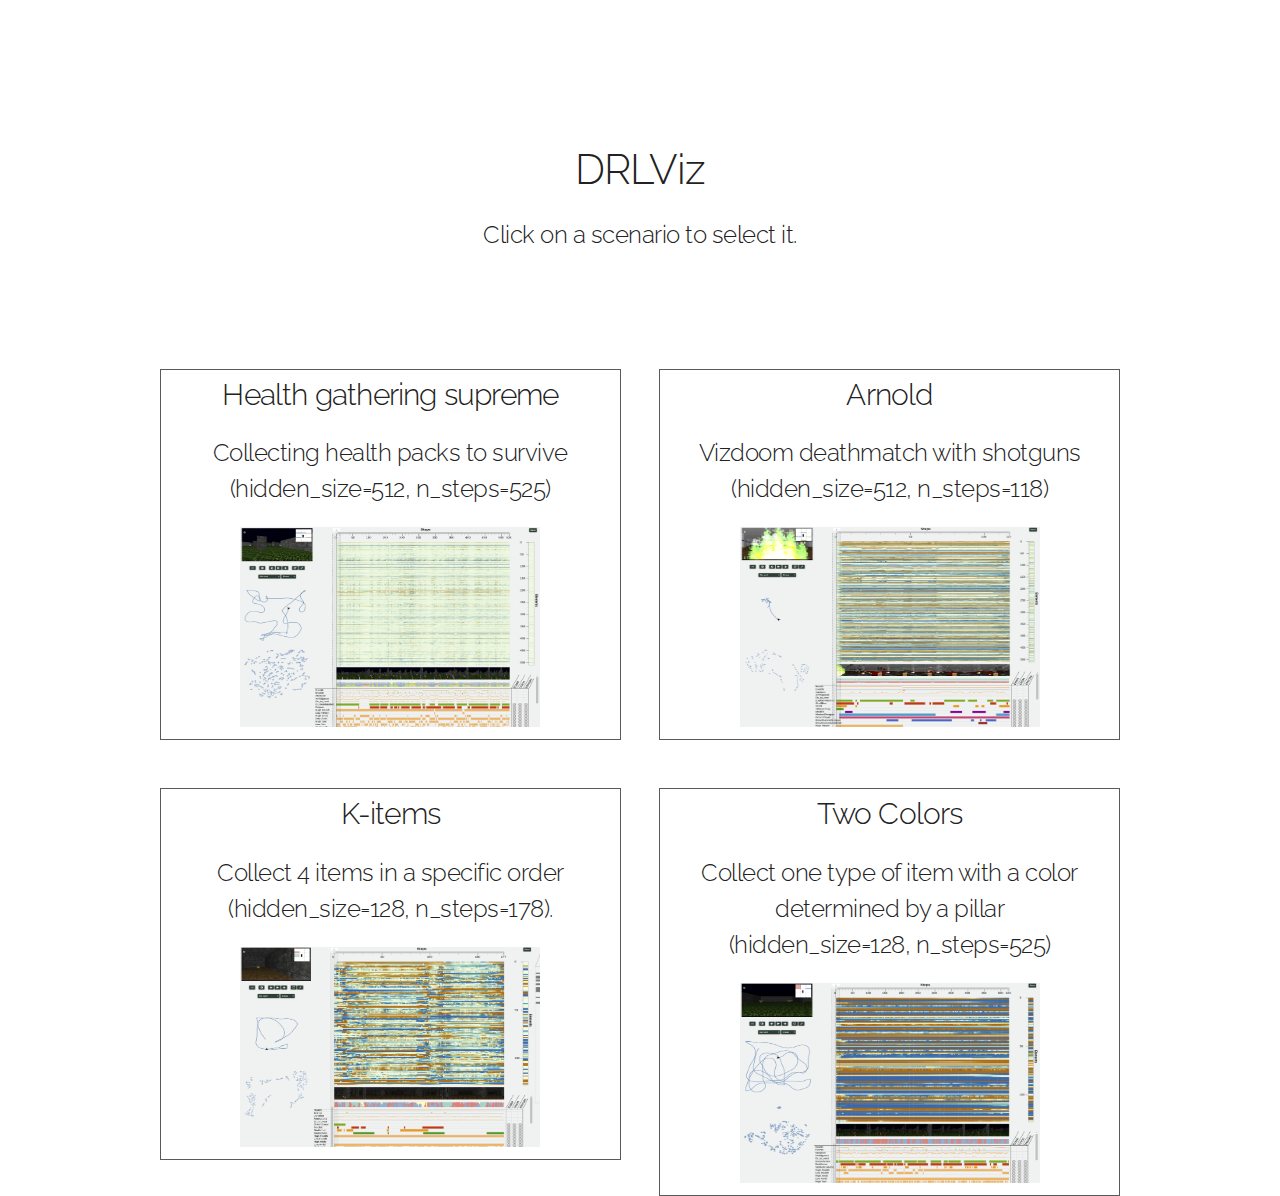
==== commit 3b6cd123: "update" ====
--- a/index.html
+++ b/index.html
@@ -1,1615 +1,102 @@
 <!DOCTYPE html>
 <html lang="en">
 <head>
-    <script async src="https://www.googletagmanager.com/gtag/js?id=UA-105697527-3"></script>
-    <script>
-        window.dataLayer = window.dataLayer || [];
-
-        function gtag() {
-            dataLayer.push(arguments);
-        }
-
-        gtag('js', new Date());
-
-        gtag('config', 'UA-105697527-3');
-    </script>
     <meta charset="UTF-8">
     <title>DRLViz</title>
 
-    <script src="static/js/jquery.min.js"></script>
+    <link href="//fonts.googleapis.com/css?family=Raleway:400,300,600" rel="stylesheet" type="text/css">
+
+    <link rel="stylesheet" href="static/css/normalize.css">
+    <link rel="stylesheet" href="static/css/skeleton.css">
+
+    <style>
+
+        .tile {
+
+            border: #5a5a5a solid 1px;
+            padding: 5px;
+            text-align: center;
+            position: relative;
+        }
+
+        .tile:hover {
+            border: #5a5a5a solid 3px;
+            padding: 3px;
+            cursor: pointer;
+            background-color: rgba(70,70,70,0.2);
+        }
+
+        .thumbnail {
+            width: 300px;
+            height: 200px;
 
 
-    <script src="https://d3js.org/d3.v4.min.js"></script>
-    <script src="static/js/utils.js"></script>
-    <script src="static/js/metric.js"></script>
-    <script src="static/js/matrix.js"></script>
-    <script src="static/js/matrixV.js"></script>
-    <script src="static/js/distribution.js"></script>
-    <script src="static/js/trajectories.js"></script>
-    <script src="static/js/episodeHandler.js"></script>
-    <script src="static/js/timeline.js"></script>
-    <script src="static/js/draghandler.js"></script>
-    <script src="static/js/d3-lasso.min.js"></script>
-    <script src="static/js/tsne.js"></script>
+        }
 
-    <link href="https://stackpath.bootstrapcdn.com/font-awesome/4.7.0/css/font-awesome.min.css" rel="stylesheet"
-          integrity="sha384-wvfXpqpZZVQGK6TAh5PVlGOfQNHSoD2xbE+QkPxCAFlNEevoEH3Sl0sibVcOQVnN" crossorigin="anonymous">
+    </style>
+</head>
+<body>
 
-    <link href="static/css/lg.css" rel="stylesheet"/>
+<div class="container">
+    <!--    <div class="row">
+            <canvas id="obs" style="width: 255px;height: 145px;">
 
-    <script>
-        let episode = "episode0";
-        let whichstep = "0";
-        let scenario = "health_gathering_supreme";
-        whichstep = parseInt(whichstep);
-    </script>
-<body style="overflow-y: hidden">
+            </canvas>
+
+        </div>-->
+
+    <div class="row">
+        <div class="twelve columns" style="margin-top: 15%;text-align: center">
+            <h2>DRLViz</h2>
+            <h5>Click on a scenario to select it.</h5>
+        </div>
+
+    </div>
+
+    <div class="row" style="margin-top: 10%;">
+
+        <div class="six columns tile" onclick="load(1)">
+            <h4>Health gathering supreme</h4>
+            <h5>Collecting health packs to survive<br> (hidden_size=512, n_steps=525) </h5>
+            <img src="static/assets/health.png" class="thumbnail">
+        </div>
+
+        <div class="six columns tile" onclick="load(2)">
+            <h4>Arnold</h4>
+            <h5>Vizdoom deathmatch with shotguns <br>(hidden_size=512, n_steps=118) </h5>
+            <img src="static/assets/arnold_teaser.png" class="thumbnail">
+        </div>
+
+    </div>
+    <div class="row" style="margin-top: 5%;">
+        <div class="six columns tile" onclick="load(3)">
+            <h4>K-items</h4>
+            <h5>Collect 4 items in a specific order <br>(hidden_size=128, n_steps=178).</h5>
+            <img src="static/assets/item.png" class="thumbnail">
+        </div>
+
+
+        <div class="six columns tile" onclick="load(4)">
+            <h4>Two Colors</h4>
+            <h5>Collect one type of item with a color determined by a pillar
+               <br> (hidden_size=128, n_steps=525)</h5>
+            <img src="static/assets/twocols.png" class="thumbnail">
+        </div>
+    </div>
+
+
+</div>
 
 <script>
 
-    let megadata;
-    let colors = ["#3366cc", "#dc3912", "#ff9900", "#109618", "#990099", "#0099c6", "#dd4477", "#66aa00", "#b82e2e", "#316395", "#994499", "#22aa99", "#aaaa11", "#6633cc", "#e67300", "#8b0707", "#651067", "#329262", "#5574a6", "#3b3eac"];
-    let colar = [['#2266a6', '#effce5', '#bf6b09']];
-    let col = d3.scaleLinear().domain([-1, 0, 1]).range(colar[0]).interpolate(d3.interpolateHcl);
-    let auto = false;
-    let keymap = {};
-    let nb_ep = 1;
-    let nb_gen = 0;
-    let nbload = 1;
-    let nbgen = 0;
-    let recording = false;
-    let bunch;
-    let sw;
-    let edit = false;
-    let can_pad = 22;
-    let opval = 1;
-    let twidth;
-    let memst = 130;
-    let hiddencrops = [[], [], []];
-    let compact = false;
-    let sortype = "0";
-    let ratio;
-    let svg_traj, svg_tsne, svg_col1, svg_timelien, canvas_matrix, context_matrix;
-    let sel = {'delsel': []};
-    let selnb = 0;
-    let tempar = [[], [12, 381, 500, 496, 485], [421, 161, 168, 31], [108, 266, 332], [220], [], []];
-    let tempna = ['HP in FoV', 'Directions', 'No HP', 'Health', 'Misc'];
-    //        let tempar = [[], [], [], [], [], [], []];
-    //      let tempna = ['Group 1', 'Group 2', 'Group 3', 'Group 4', 'Group 5'];
-    let antarger = 1;
+    function load(url) {
 
-
-    let lasso_start = function () {
-        lasso.items()
-            .attr("r", 3.5)
-            .classed("not_possible", true)
-            .classed("selected", false);
-    };
-
-    let lasso_draw = function () {
-
-        lasso.possibleItems()
-            .classed("not_possible", false)
-            .classed("possible", true);
-
-        lasso.notPossibleItems()
-            .classed("not_possible", true)
-            .classed("possible", false);
-    };
-
-    let lasso_end = function () {
-        lasso.items()
-            .classed("not_possible", false)
-            .classed("possible", false);
-
-        lasso.selectedItems()
-            .classed("selected", true)
-            .attr("r", 7);
-
-        lasso.selectedItems();
-        lasso.notSelectedItems()
-            .attr("r", 3.5);
-
-
-        let tot = lasso.selectedItems()._groups[0].map((d) => {
-            return parseInt(d.getAttribute('num'))
-        });
-
-        let sqs = steps2sqs(tot);
-
-        d3.selectAll('.recthf').remove();
-        d3.selectAll('.txthf').remove();
-        sqs2rule(svg_timelien, 2, sqs, 'Lasso', 'hf');
-
-        hiddencrops[0] = sqs;
-        mega_draw_matrix(megadata[episode].hiddens, context_matrix, col, can_pad, memst, hiddencrops[1], hiddencrops[2], sqs);
-    };
-
-
-    function steps2sqs(array) {
-        let sqs = [];
-        let temp = -1;
-        for (let i = 0; i < array.length; i++) {
-
-            if (temp === -1) {
-
-                temp = array[i]
-            } else if (array[i] - array[i - 1] !== 1) { //TODO: Is it always sorted?
-                if (temp !== array[i - 1]) {
-                    sqs.push([temp, array[i - 1]])
-                } else {
-                    sqs.push([(temp > 0 ? temp - 1 : 0), array[i - 1]])
-                }
-                temp = -1
-            }
-        }
-        if (temp !== -1) {
-            sqs.push([temp, array[array.length - 1]])
-        }
-
-        return sqs;
-    }
-
-
-    function sqs2rule(svg, nb, activs, name, id) {
-
-        nb += Object.keys(abstr3).length - 1;
-
-        draw_rule_activation(svg, nb * padding - rowh / 2 - 1, activs, 'steelblue', id);
-
-        svg.append('text')
-            .attr('x', '35')
-            .attr('y', nb * padding)
-            .attr('font-family', 'sans-serif')
-            .attr('font-size', '14')
-            .attr('class', 'svrl txt' + id)
-            .text(name);
-
-        svg.append('line')
-            .attr('class', 'svrl')
-            .style('stroke-width', '1px')
-            .attr('x1', 25)
-            .attr('x2', sswidth)
-            .attr('y1', (nb * padding) + 12)
-            .attr('y2', (nb * padding) + 12);
-    }
-
-
-    let lasso;
-
-    let bod = $('body');
-
-    bod.on('click', '.epbox', function () {
-        $('.epbox').css('opacity', '0.5');
-        $(this).css('opacity', '1');
-        let tepisode = 'episode' + $(this).attr('id').substring(5);
-        switchep(megadata, tepisode);
-        hard_update()
-
-    });
-
-    bod.on('click', '.plusep', async function () {
-        if (nbload < (scenario === 'my_way_home' ? 43 : 11)) {
-            let tnep = nbload;
-            let tiep = nb_ep;
-            nb_ep++;
-            nbload++;
-
-            $('#epilist').append('<div style="opacity:0.5;background-color: ' + colors[tiep] + ';" class="epbox" id="boxep' + (tiep) + '"><img id="loadindep" src="/static/assets/loading.gif"></div>');
-
-            $.ajax({
-                type: "GET",
-                url: "/loaddat/episode" + tnep,
-                success: function (d) {
-
-
-                    let id = 'episode' + (tiep);
-                    megadata[id] = tofloat($.parseJSON(d));
-                    $('#loadindep').replaceWith('<p> ' + (tnep) + ' </p>');
-                    update_traj(megadata[id].positions, svg_traj, id)
-                }
-            });
-        }
-
-    });
-
-    function hard_update() {
-
-        doTicks();
-
-        cw = ((twidth - 6) * ratio) / (megadata[episode].health.length);
-        let ctx = context_matrix;
-        ctx.clearRect(0, 0, 99999, 12000);
-        mega_draw_matrix(megadata[episode].hiddens, ctx, col, 0, memst, [], hiddencrops[2], []);
-        draw_metrics(megadata[episode], ctx, 0, 915);
-
-        if (episode !== 'all' || nb_ep <= 3)
-            makeState(svg_tsne, megadata[episode].hiddens);
-
-        maketime();
-
-        timeline_init(megadata[episode], twidth);
-
-
-        console.log(whichstep);
-        update_line(whichstep);
-
-
-        hiddencrops[0] = [];
-
-        lasso = d3.lasso()
-            .closePathSelect(true)
-            .closePathDistance(100)
-            .items(d3.selectAll('.perst'))
-            .targetArea(svg_tsne)
-            .on("start", lasso_start)
-            .on("draw", lasso_draw)
-            .on("end", lasso_end);
-
-
-        svg_tsne.call(lasso);
-
-        update_step(whichstep);
-    }
-
-    function fastf() {
-
-        if (hiddencrops[0].length > 0) {
-
-            if (whichstep < hiddencrops[0][0][0]) {
-                whichstep = hiddencrops[0][0][0];
-                update_step(whichstep);
-                update_line(whichstep)
-            } else {
-
-                for (let i = 0; i < hiddencrops[0].length; i++) {
-
-                    if (whichstep >= hiddencrops[0][i][0] && whichstep <= hiddencrops[0][i][1]) {
-
-                        if (i < hiddencrops[0].length - 1) {
-                            whichstep = hiddencrops[0][i + 1][0];
-                            update_step(whichstep);
-                            update_line(whichstep);
-                        } else {
-                            whichstep = hiddencrops[0][i][1];
-                            update_step(whichstep);
-                            update_line(whichstep);
-                        }
-                        break;
-                    } else if (i < hiddencrops[0].length - 1) {
-                        if (whichstep >= hiddencrops[0][i][1] && whichstep <= hiddencrops[0][i + 1][0]) {
-                            whichstep = hiddencrops[0][i + 1][0];
-                            update_step(whichstep);
-                            update_line(whichstep);
-                        }
-                    }
-                }
-            }
-        }
-        maketime();
-    }
-
-    function fastb() {
-
-        if (hiddencrops[0].length > 0) {
-
-            if (whichstep > hiddencrops[0][hiddencrops[0].length - 1][1]) {
-                whichstep = hiddencrops[0][hiddencrops[0].length - 1][0];
-                update_step(whichstep);
-                update_line(whichstep)
-            } else {
-
-                for (let i = 0; i < hiddencrops[0].length; i++) {
-
-                    if (whichstep >= hiddencrops[0][i][0] && whichstep <= hiddencrops[0][i][1]) {
-
-                        if (i > 0) {
-                            whichstep = hiddencrops[0][i - 1][0];
-                            update_step(whichstep);
-                            update_line(whichstep);
-                        } else {
-                            whichstep = hiddencrops[0][i][0];
-                            update_step(whichstep);
-                            update_line(whichstep);
-                        }
-                    } else if (i > 0) {
-                        if (whichstep <= hiddencrops[0][i][0] && whichstep >= hiddencrops[0][i - 1][1]) {
-                            whichstep = hiddencrops[0][i - 1][0];
-                            update_step(whichstep);
-                            update_line(whichstep);
-                        }
-                    }
-                }
-            }
-        }
-        maketime();
-    }
-
-    function forward() {
-
-        if (megadata[episode].actions[whichstep + 1]) {
-            whichstep++;
-            update_step(whichstep);
-            update_line(whichstep);
-            maketime();
-        }
-        else if (auto) {
-            switchauto()
-        }
-    }
-
-    function play() {
-        if (auto)
-            forward()
-    }
-
-
-    function backward() {
-
-        if (megadata[episode].actions[whichstep - 1]) {
-            whichstep--;
-            update_step(whichstep);
-            update_line(whichstep);
-            maketime();
-        }
-    }
-
-    function update_line(step) {
-
-        let scx = d3.scaleLinear().domain([0, megadata[episode].health.length - 1]).range([0, twidth - 6]);
-        if (step >= 0 && step <= megadata[episode].health.length - 1) {
-            d3.selectAll('.tl')
-                .attr("transform", () => "translate(" + (scx(step)) + ",0)");
-        }
-
-    }
-
-    onkeydown = function (e) {
-        e = e || event;
-        keymap[e.keyCode] = e.type === 'keydown';
-        if (!edit) {
-            if (keymap[16]) { // arrowRight
-                if (keymap[39]) {
-                    e.preventDefault();
-
-                    fastf();
-
-                }
-                if (keymap[37]) {
-                    e.preventDefault();
-                    fastb();
-                }
-            }
-            else if (keymap[39]) { // arrowRight
-                if (keymap[16]) {
-                    e.preventDefault();
-
-                    fastf();
-                } else {
-                    e.preventDefault();
-
-                    forward()
-                }
-            }
-            else if (keymap[37]) { //arrow left
-                if (keymap[16]) {
-                    e.preventDefault();
-
-                    fastb();
-                } else {
-                    e.preventDefault();
-
-                    backward()
-                }
-            }
-
-            else if (keymap[32]) { // space
-                e.preventDefault();
-
-                switchauto();
-            }
-            else if (keymap[67]) { // c
-                hcrop()
-            }
-            else if (keymap[82]) { // r
-
-                let elems = tempar[antarger];
-
-                sel2mask(elems)
-            }
-            else if (keymap[84]) { // t
-
-
-                let elems = tempar[antarger];
-
-
-                reverse_sel2mask(elems)
-            }
-            else if (keymap[77]) { // m
-
-                if (episode === 'all') {
-
-                    switchep(megadata, "episode0");
-                    hard_update()
-                } else {
-
-                    megamerge();
-                    hard_update()
-
-                }
-
-            }
-            else if (keymap[83]) { // s
-                sortype = '' + (parseInt(sortype) + 1 % 7);
-                document.getElementById("sort-sel").selectedIndex = parseInt(sortype);
-                mega_draw_matrix(megadata[episode].hiddens, context_matrix, col, can_pad, memst, hiddencrops[1], hiddencrops[2], hiddencrops[0]);
-
-            }
-            if (keymap[17]) {  // ctrl + shift + a
-                if (keymap[16])
-                    if (keymap[65])
-                        switchscen()
-            }
-            else if (keymap[187] || keymap[107]) { // +
-
-                $('.plusep').trigger('click')
-            }
-        }
-
-        else {
-            if (keymap[13]) {
-
-                let bbox = $('#chann');
-                let col = bbox.attr('nb');
-                tempna[col - 1] = bbox.val();
-
-                bbox.css('display', 'none');
-
-                d3.selectAll('.annheader[nb="' + col + '"]').text(bbox.val())
-
-                edit = false;
-            }
-        }
-    }
-    ;
-
-
-    onkeyup = function (e) {
-        if (e.keyCode in keymap) {
-            keymap[e.keyCode] = false;
-        }
-    };
-
-
-    function switchauto() {
-
-        auto = !auto;
-        let sp = $('#auto span');
-
-        if (auto) {
-            sp.removeClass('fa-play');
-            sp.addClass('fa-pause')
-        } else {
-            sp.removeClass('fa-pause');
-            sp.addClass('fa-play')
-        }
-
-    }
-
-    function switchscen() {
-        if (scenario === 'health_gathering_supreme') {
-
-            $.ajax({
-                type: "GET",
-                url: "/change_scenario/my_way_home",
-                processData: false,
-                contentType: false,
-                success: function (d) {
-                    document.location.reload(true);
-                }
-            })
-        } else {
-
-
-            $.ajax({
-                type: "GET",
-                url: "/change_scenario/health_gathering_supreme",
-                processData: false,
-                contentType: false,
-                success: function (d) {
-                    document.location.reload(true);
-                }
-            })
-        }
-    }
-
-    d3.json("data.json")
-        .on("progress", function (evt) {
-            console.log(evt);
-            var percentComplete = evt.loaded / (evt.lengthComputable ? evt.total : 27924281);
-
-            $('.progress').css({
-                width: percentComplete * 100 + '%'
-            });
-            if (percentComplete > 0.98) {
-
-                console.log(evt.loaded);
-
-                $('.progress').css({
-                    width: 100 + '%'
-                });
-                $('.progress').addClass('hide');
-                $('#loadall').remove()
-            }
-        })
-        .mimeType("application/json")
-        .get(function (data) {
-
-                megadata = data;
-                svg_traj = d3.select('#trajs');
-                svg_tsne = d3.select('#tsne');
-                svg_col1 = d3.select('#col1svg');
-                canvas_matrix = d3.select('#matrix-canvas');
-
-                let theight = $(window).height() * 0.97 - 300;
-                //235
-                twidth = $('#matrix-canvas').parent().width() - 255;
-
-
-                $('#col1svg').css('width', (twidth + 28) + 'px');
-
-                $('#timeline').css('width', (twidth) + 'px');
-
-                canvas_matrix.style('height', theight + 'px');
-                canvas_matrix.style('width', twidth + 'px');
-
-                context_matrix = canvas_matrix.node().getContext('2d');
-                place_svg($('#col1svg'), $('#nb1').width());
-
-
-                context_matrix.scale(3, 3);
-
-                megadata[episode] = tofloat(megadata[episode]);
-                bunch = megadata[episode].hiddens[0].length;
-
-                ratio = (24948 / twidth) / 3;
-
-                cw = ((twidth - 6) * ratio) / (megadata[episode].health.length);
-
-
-                let rest = (theight * 542) / 685;
-                d3.select('#currhidd').style('height', rest + 15);
-                ve_init_rows(d3.select('#currhidd'), megadata[episode].hiddens[whichstep], rest);
-
-                mega_draw_matrix(megadata[episode].hiddens, context_matrix, col, 0, memst, [], [], []);
-
-                draw_metrics(megadata[episode], context_matrix, 0, 915);
-                init_svg(can_pad, 5, $('#col1svg').height());
-                draw_obs();
-
-                let tbbox = svg_traj.node().getBoundingClientRect();
-                maketime();
-                draw_traj(megadata, svg_traj, tbbox.width - 10, tbbox.height - 10);
-                makeState(svg_tsne, megadata[episode].hiddens);
-                inieplist();
-                draw_line(megadata[episode].probabilities[whichstep], d3.select('#distrib-svg'), 80, 80);
-                setInterval(play, 130);
-                timeline_init(megadata[episode], twidth);
-                $('.container').css('visibility', '');
-
-                dragElement(document.getElementById('timelien'));
-
-
-                lasso = d3.lasso()
-                    .closePathSelect(true)
-                    .closePathDistance(100)
-                    .items(d3.selectAll('.perst'))
-                    .targetArea(svg_tsne)
-                    .on("start", lasso_start)
-                    .on("draw", lasso_draw)
-                    .on("end", lasso_end);
-                svg_tsne.call(lasso);
-
-
-                svg_traj.append("g")
-                    .attr("class", "brush")
-                    .call(d3.brush().extent([[0, 0], [tbbox.width, tbbox.height]])
-                        .on('brush', traj_brushmove)
-                        .on('end', traj_brushend)
-                    );
-
-                draw_agent_path(svg_traj, megadata[episode].positions[whichstep], megadata[episode].orientations[whichstep]);
-
-
-                d3.select('#currhidd').append("g")
-                    .attr("class", "brush")
-                    .call(d3.brushY().extent([[45, 10], [70, rest + 10]])
-                        .on('brush', ve_brushmove)
-                        .on('end', ve_brushend)
-                    );
-
-                intit_annot(d3.select('#annotate'));
-
-
-                window.addEventListener('resize', reportWindowSize);
-                $('.progress').addClass('hide');
-                $('#loadall').remove()
-            }
-        )
-    ;
-
-    function reportWindowSize() {
-
-
-        console.log('heu');
-        let tbbox = svg_traj.node().getBoundingClientRect();
-
-        svg_traj.selectAll('*').remove();
-        draw_traj(megadata, svg_traj, tbbox.width - 10, tbbox.height - 10);
-        update_ts(svg_tsne);
-        drawCircles(d3.select('#lay'), Y);
-
-
-        let theight = $(window).height() * 0.97 - 300;
-//235
-        twidth = $('#matrix-canvas').parent().width() - 255;
-
-
-        $('#col1svg').css('width', (twidth + 28) + 'px');
-
-        $('#timeline').css('width', (twidth) + 'px');
-
-        canvas_matrix.style('height', theight + 'px');
-        canvas_matrix.style('width', twidth + 'px');
-
-
-        let rest = (theight * 542) / 685;
-        d3.select('#currhidd').style('height', rest + 15);
-
-        doTicks();
-        scaleAll();
-
-        svg_col1.selectAll('.tl').attr('height', $('#col1svg').height());
-        svg_col1.selectAll('.tl').attr('y2', $('#col1svg').height());
-
-
-        ve_resize(d3.select('#currhidd'), rest + 15)
-        //TODO: VE MATRIX
-
-        // TODO: Annotate
-    }
-
-
-    function activ2sq(activs, threshold) {
-
-        let sqs = [];
-        let sq = [];
-
-        for (let i = 0; i < activs.length; i++) {
-
-            if (activs[i] && sq.length === 0) {
-                sq.push(i)
-            } else if (!activs[i] && sq.length === 1) {
-
-                if (i - sq[0] >= threshold) {
-                    sq.push(i - 1);
-                    sqs.push(sq.slice());
-                    sq = []
-                }
-            } else if (sq.length === 1 && i === activs.length - 1) {
-                sq.push(i - 1);
-                sqs.push(sq.slice());
-                sq = []
-            }
-        }
-
-        return sqs;
-
-    }
-
-    function place_svg(svg, divsize) {
-
-        sw = svg.width();
-
-        if (divsize > sw) {
-            svg.css('margin-left', 88 + 'px');
-        }
-
-    }
-
-
-    function draw_metrics(data, context, offx, offy) {
-        stream_acts(data.probabilities, context, offx, offy)
-    }
-
-
-    function init_svg(offx, offy, height) {
-
-        let scx = d3.scaleLinear().domain([0, megadata[episode].health.length - 1]).range([0, twidth - 6]);
-
-        let svg = svg_col1;
-
-
-        svg.append("g")
-            .attr("class", "brush")
-            .call(d3.brushX()
-                .extent([[offx, 0], [twidth + 6, height]])
-                .on('brush', brushmove)
-                .on('end', brushend)
-            );
-
-
-        let data = [
-            {
-                'x1': offx + scx(whichstep - 10),
-                'y1': 0 + offy,
-                'x2': offx + scx(whichstep - 10),
-                'y2': height + offy
-            },
-            {
-                'x1': offx + scx(whichstep),
-                'y1': 0 + offy - 2,
-                'x2': offx + scx(whichstep),
-                'y2': height + offy
-            },
-            {
-                'x1': offx + scx(whichstep + 10),
-                'y1': 0 + offy,
-                'x2': offx + scx(whichstep + 10),
-                'y2': height + offy
-            }
-        ];
-
-
-        let drag_behavior = d3.drag()
-            .on("start", dragstarted)
-            .on("drag", dragged);
-
-
-        let lines = svg
-            .selectAll('line')
-            .data(data)
-            .enter()
-            .append('line')
-            .attr('class', 'tl')
-            .attr('x1', function (d) {
-                return d.x1
-            })
-            .attr('x2', function (d) {
-                return d.x2
-            })
-            .attr('y1', function (d) {
-                return d.y1
-            })
-            .attr('y2', function (d) {
-                return d.y2
-            })
-            .attr('stroke-dasharray', function (d, i) {
-                if (i !== 1) {
-                    return '5,5'
-                } else {
-                    return ''
-                }
-            }).call(drag_behavior);
-
-        test_rect(svg, offx, offy, scx(whichstep - 10), scx(whichstep + 10), height)
-        doTicks();
-
-
-    }
-
-
-    function test_rect(svg, offx, offy, anc1, anc2, height) {
-
-        let drag_behavior = d3.drag()
-            .on("start", dragstarted)
-            .on("drag", dragged);
-
-        svg.append('rect')
-            .attr('class', 'tl')
-            .attr('x', offx + anc1)
-            .attr('y', offy)
-            .attr('width', offx + anc2 + 10)
-            .attr('height', offy + height)
-            .attr('fill', 'rgba(51, 81, 86, 0.05)')
-            .call(drag_behavior)
-
-
-    }
-
-    function dragstarted() {
-        d3.select(this).raise();
-    }
-
-    function dragged(shape) {
-
-
-        //TODO: fix index issues
-
-        let scx = d3.scaleLinear().domain([0, megadata[episode].health.length - 1]).range([0, twidth - 6]);
-        let dx = d3.event.sourceEvent.offsetX;
-
-
-        let step = Math.round(scx.invert(dx));
-        //console.log(step + ' -- -- ' + (dx));
-
-        if (step > 0 && step < megadata[episode].actions.length) {
-            update_step(step);
-            maketime();
-            d3.selectAll('.tl')
-                .attr("transform", shape => "translate(" + (dx) + ",0)");
-        }
-    }
-
-
-    function update_step(step) {
-        whichstep = step;
-        draw_obs();
-        draw_agent_path(svg_traj, megadata[episode].positions[step], megadata[episode].orientations[step]);
-        $('#stepind').html(step);
-        updatehps(svg_traj, megadata[episode].fov, step);
-        update_bars(megadata[episode].probabilities[whichstep], d3.select('#distrib-svg'), 80, 80, megadata[episode].actions[whichstep]);
-        find_cur_dot(svg_tsne, step);
-        //ve_update(d3.select('#currhidd'), megadata[episode].hiddens[whichstep])
-
-    }
-
-    function draw_obs() {
-
-        $("#input").html("").append(toImage(megadata[episode].inputs[(whichstep > 0 ? whichstep : whichstep)], 'display-img', 'opacity:' + opval + ';'));
-        if (megadata[episode].saliencies !== undefined)
-            if (megadata[episode].saliencies.length > 0)
-                $("#input").css('background-image', "url(data:image/jpeg;base64," + megadata[episode].saliencies[(whichstep > 0 ? whichstep : whichstep)] + ')');
-
-    }
-
-
-    function ve_brushmove() {
-
-        let br = $("#currhidd .selection");
-
-        let bh = parseFloat(br.attr("height"));
-        let by = parseFloat(br.attr("y"));
-
-        let temp = [];
-        let tr = ve_rows.filter(function (d) {
-            let offy = this.getAttribute('y');
-            if (offy >= by && offy <= by + bh) {
-                temp.push([parseInt(this.getAttribute('nb')), parseInt(this.getAttribute('order'))]);
-                return true
-            }
-        });
-
-
-        temp.sort((a, b) => a[1] - b[1]);
-
-        hiddencrops[2] = temp.map(d => d[1]);
-
-        updatenbh();
-
-        mega_draw_matrix(megadata[episode].hiddens, context_matrix, col, can_pad, memst, hiddencrops[1], hiddencrops[2], hiddencrops[0]);
-
-
-    }
-
-
-    function ve_brushend() {
-        let br = $("#currhidd .selection");
-
-
-        if (br.css('display') === 'none') {
-            hiddencrops[2] = [];
-            $('#hiddensl').html('' + megadata[episode].hiddens[0].length);
-            mega_draw_matrix(megadata[episode].hiddens, context_matrix, col, can_pad, memst, hiddencrops[1], hiddencrops[2], hiddencrops[0]);
-
-        }
-
-    }
-
-    function traj_brushend() {
-        let br = $("#trajs .selection");
-
-        if (br.css('display') === 'none') {
-            hiddencrops[0] = [];
-            mega_draw_matrix(megadata[episode].hiddens, context_matrix, col, can_pad, memst, hiddencrops[1], hiddencrops[2], hiddencrops[0]);
-
-        }
-    }
-
-    function traj_brushmove() {
-        let br = $("#trajs .selection");
-
-        let bw = parseFloat(br.attr("width"));
-        let bh = parseFloat(br.attr("height"));
-        let bx = parseFloat(br.attr("x"));
-        let by = parseFloat(br.attr("y"));
-
-        let csteps = [];
-
-        for (let i = 0; i < megadata[episode].positions.length; i++) {
-
-            let currpos = megadata[episode].positions[i];
-
-            if (traj_x(currpos[0]) > bx && traj_x(currpos[0]) < bx + bw) {
-                if (traj_y(currpos[1]) > by && traj_y(currpos[1]) < by + bh) {
-                    csteps.push(i)
-                }
-            }
-        }
-        let sqs = steps2sqs(csteps);
-
-
-        d3.selectAll('.recthf').remove();
-        d3.selectAll('.txthf').remove();
-
-        sqs2rule(svg_timelien, 2, sqs, 'Traj Brush', 'hf');
-        hiddencrops[0] = sqs;
-        mega_draw_matrix(megadata[episode].hiddens, context_matrix, col, can_pad, memst, hiddencrops[1], hiddencrops[2], hiddencrops[0]);
-
-    }
-
-    function brushend() {
-        let br = $("#col1svg .selection");
-        if (br.css('display') === 'none') {
-            hiddencrops[0] = [];
-
-            mega_draw_matrix(megadata[episode].hiddens, context_matrix, col, can_pad, memst, hiddencrops[1], hiddencrops[2], []);
-        } else {
-
-            let scx = d3.scaleLinear().domain([0, megadata[episode].health.length - 1]).range([0, twidth - 10]);
-            let x = parseFloat(br.css('x').slice(0, -2));
-            let width = parseFloat(br.css('width').slice(0, -2));
-
-            hiddencrops[0] = [[Math.max(0, Math.round(scx.invert(x)) - 10), Math.min(Math.round(scx.invert(x + width)) - 10, megadata[episode].health.length - 1)]];
-
-            mega_draw_matrix(megadata[episode].hiddens, context_matrix, col, can_pad, memst, hiddencrops[1], hiddencrops[2], hiddencrops[0]);
-
-        }
-    }
-
-    function brushmove() {
-    }
-
-
-    bod.on('click', '#salcon', function () {
-
-        opval = (opval === 0.5 ? 1 : 0.5);
-
-        $('.display-img').css('opacity', opval);
-
-    });
-
-
-    function maketime() {
-
-
-        $('#timebar').remove();
-        $('#timeline').append('<input id="timebar" list="steplist" style="outline: none;" type="range" min="0" max="' + (megadata[episode].actions.length - 1) + '" step="1" value="' + whichstep + '" >');
-
-        let tbar = $('#timebar');
-
-        let val = (tbar.val() - tbar.attr('min')) / (tbar.attr('max') - tbar.attr('min'));
-
-        tbar.css('background-image',
-            '-webkit-gradient(linear, left top, right top, '
-            + 'color-stop(' + val + ', #233E34), '
-            + 'color-stop(' + val + ', #C5C5C5)'
-            + ')'
-        );
-
-        $('#timeline input[type="range"]').on('input', function () {
-            let val = ($(this).val() - $(this).attr('min')) / ($(this).attr('max') - $(this).attr('min'));
-            whichstep = (parseInt($(this).val()) >= 0 ? parseInt($(this).val()) : 0);
-            update_step(whichstep);
-            update_line(whichstep);
-
-            $(this).css('background-image',
-                '-webkit-gradient(linear, left top, right top, '
-                + 'color-stop(' + val + ', #233E34), '
-                + 'color-stop(' + val + ', #C5C5C5)'
-                + ')'
-            );
-        });
-
-        let control = $('#timebar'),
-            controlMin = control.attr('min'),
-            controlMax = control.attr('max'),
-            controlVal = control.val();
-
-
-        let thumb = 10;
-
-        let range = controlMax - controlMin;
-        let position = ((controlVal - controlMin) / range) * 100;
-
-        let positionOffset = Math.round(thumb * position / 100) - (thumb / 2) + 20;
-        let output = $('#tooltip1');
-        output
-            .css('left', 'calc(' + position + '% - ' + positionOffset + 'px)')
-            .text(controlVal);
-
-    }
-
-    function reset() {
-        let ctx = context_matrix;
-        ctx.clearRect(0, 0, 99999, 915);
-        mega_draw_matrix(megadata[episode].hiddens, ctx, col, 0, memst, [], [], []);
-
-        hiddencrops = [[], [], []];
-    }
-
-    function hcrop() {
-        compact = !compact;
-        mega_draw_matrix(megadata[episode].hiddens, context_matrix, col, can_pad, memst, hiddencrops[1], hiddencrops[2], hiddencrops[0]);
-
-        if (compact) {
-            $('#compact').html(' <span class="fa fa-expand fa-lg" aria-hidden="true"></span>')
-        } else {
-            $('#compact').html(' <span class="fa fa-compress fa-lg" aria-hidden="true"></span>')
-
-        }
-    }
-
-    bod.on('change', '#sort-sel', function () {
-
-        sortype = $(this).val();
-        mega_draw_matrix(megadata[episode].hiddens, context_matrix, col, can_pad, memst, hiddencrops[1], hiddencrops[2], hiddencrops[0]);
-
-    });
-
-
-    bod.on('input', '#timebar', function () {
-
-        let control = $(this),
-            controlMin = control.attr('min'),
-            controlMax = control.attr('max'),
-            controlVal = control.val();
-
-        let thumb = 10;
-
-        let range = controlMax - controlMin;
-        let position = ((controlVal - controlMin) / range) * 100;
-
-        let positionOffset = Math.round(thumb * position / 100) - (thumb / 2) + 20;
-        let output = $('#tooltip1');
-        output
-            .css('left', 'calc(' + position + '% - ' + positionOffset + 'px)')
-            .text(controlVal);
-    });
-
-
-    function sel2mask(data) {
-
-
-        console.log(data);
-
-        $('#epilist').append('<div style="opacity:0.5;background-color: steelblue;" class="epbox" id="boxepgen' + nb_gen + '"><img id="loadindep" src="/static/assets/loading.gif"></div>');
-        let res = [];
-        for (let i = 0; i < megadata[episode].hiddens[0].length; i++) {
-
-            if (data.includes(i)) {
-                res.push(1)
-            } else {
-                res.push(0.02)
-            }
-
-        }
-
-        let form = new FormData();
-
-        form.append('mask', res);
-
-        $.ajax({
-            type: "POST",
-            url: "/gen_epz",
-            processData: false,
-            contentType: false,
-            data: form,
-            success: function (d) {
-                let id = 'episode' + 'gen' + nb_gen;
-                nb_gen++;
-                megadata[id] = tofloat($.parseJSON(d));
-                $('#loadindep').replaceWith('<p> Gen </p>');
-                update_traj(megadata[id].positions, svg_traj, id)
-            }
-        });
-    }
-
-    function reverse_sel2mask(data) {
-
-
-        console.log(data);
-
-        $('#epilist').append('<div style="opacity:0.5;background-color: steelblue;" class="epbox" id="boxepgen' + nb_gen + '"><img id="loadindep" src="/static/assets/loading.gif"></div>');
-        let res = [];
-        for (let i = 0; i < megadata[episode].hiddens[0].length; i++) {
-
-            if (!data.includes(i)) {
-                res.push(1)
-            } else {
-                res.push(0.02)
-            }
-
-        }
-
-        let form = new FormData();
-
-        form.append('mask', res);
-
-        $.ajax({
-            type: "POST",
-            url: "/gen_epz",
-            processData: false,
-            contentType: false,
-            data: form,
-            success: function (d) {
-                let id = 'episode' + 'gen' + nb_gen;
-                nb_gen++;
-                megadata[id] = tofloat($.parseJSON(d));
-                $('#loadindep').replaceWith('<p> Gen </p>');
-                update_traj(megadata[id].positions, svg_traj, id)
-            }
-        });
-    }
-
-
-    function saveHandle() {
-
-        let temp = hiddencrops[2].map((d) => {
-            return old_res[d]
-        });
-
-        addinAnn(antarger, temp)
-
-    }
-
-
-    function updatenbh() {
-
-        $('#hiddensl').html(hiddencrops[2].length)
-    }
-
-    function intit_annot(svg) {
-
-
-        let angle = 30;
-
-
-        svg.append("line")
-            .attr("x1", 0)
-            .attr("y1", 100)
-            .attr("x2", (6 * 40) - 40)
-            .attr("y2", 100)
-            .style("stroke-width", '0.5')
-            .attr("stroke", "black");
-
-
-        for (let i = 0; i < 6; i++) {
-
-            let g = svg.append('g').attr('id', 'gr' + i);
-
-            g.append('rect')
-                .attr("x", i * 40)
-                .attr("y", 100)
-                .attr("width", 40)
-                .attr("height", ve_h * megadata[episode].hiddens[0].length + 80)
-                .style("stroke-width", '1')
-                .style("stroke", "rgb(166, 166, 166)")
-                .style('fill', 'none')
-                .attr('class', (i !== 1 ? 'annelbg ' : 'annelbg selcol'))
-                .attr('nb', i + 1)
-                .on('click', colclick)
-                .on('mouseover', colhov)
-                .on('mouseout', delhov);
-
-
-            g.append("line")
-                .attr("x1", i * 40)
-                .attr("y1", 100)
-                .attr("x2", i * 40 + angle)
-                .attr("y2", 5)
-                .style("stroke-width", '1.5')
-                .style("stroke", "rgb(166, 166, 166)");
-
-            if (i > 0) {
-                g.append('text')
-                    .text(tempna[i - 1])
-                    .attr('font-family', 'Helvetica')
-                    .attr('font-size', '14pt')
-                    .attr('text-anchor', 'start')
-                    .attr('transform', 'translate(' + (i) * 36 + ',100)rotate(-72)')
-                    .attr('class', 'annheader')
-                    .attr('nb', i)
-
-            }
-
-            updateAnn(i)
-
-        }
-        svg.append('text')
-            .text('Total')
-            .attr('font-family', 'Helvetica')
-            .attr('font-size', '14pt')
-            .attr('text-anchor', 'start')
-            .attr('transform', 'translate(' + (6) * 36 + ',100)rotate(-72)')
-            .attr('class', 'annheader')
-            .attr('nb', 6)
-
-    }
-
-
-    function colclick() {
-        let cla = $(this).attr('class');
-        antarger = $(this).attr('nb');
-
-        let cla2 = $('.selcol').attr('class');
-
-        if (cla !== cla2) {
-
-            if (cla2 !== undefined) {
-                cla2 = cla2.replace('selcol', '');
-                $('.selcol').attr('class', cla2);
-            }
-            cla += ' selcol';
-
-
-            $(this).attr('class', cla);
-
-            place_rect(d3.select('#annotate'), antarger, true)
-        }
-
-    }
-
-    function colhov() {
-        let tnb = $(this).attr('nb');
-        place_rect(d3.select('#annotate'), tnb, false)
-
-    }
-
-    function delhov() {
-        $('.hovrect').remove();
-
-    }
-
-
-    bod.on('click', '.annheader', function () {
-
-
-        let bbox = $('#chann');
-
-
-        let col = $(this).attr('nb');
-
-
-        if (col < 6) {
-
-            edit = true;
-
-
-            bbox.css('display', 'block');
-
-            bbox.val(tempna[col - 1]);
-
-            bbox.attr('nb', col);
-
-            place_rect(d3.select('#annotate'), col, false)
-        }
-
-    });
-
-
-    function place_rect(svg, col, flag) {
-
-        if (flag)
-            $('.clrect').remove();
-
-        $('.hovrect').remove();
-        svg.append('rect')
-            .attr('class', (flag ? 'clrect' : 'hovrect'))
-            .attr('x', '20')
-            .attr('y', '40')
-            .style('border', '0')
-            .style('fill', (flag ? 'rgb(238, 216, 129)' : 'rgb(254, 234, 169'))
-            .attr('width', '100')
-            .attr('height', '38')
-            .style('opacity', (flag ? '1' : '0.8'))
-            .style('transform', 'skewY(-13deg) skewX(-1.3deg) translate(' + (col - 2) * 40 + 'px,' + (105 + (col > 2 ? 10 : 10) * (col - 1)) + 'px) rotate(-72deg)').moveToBack()
-    }
-
-
-    function addinAnn(col, elems) {
-
-
-        tempar[col] = tempar[col].concat(elems).unique();
-
-        updateAnn(col)
-
-    }
-
-
-    function updateAnn(col) {
-
-        let st = 138;
-
-        let g = d3.select('#gr' + col);
-
-        g.selectAll('.aelem').remove();
-
-        for (let i = 0; i < tempar[col].length; i++) {
-
-            addElem(g, tempar[col][i], st, col)
-
-        }
-        updateTotal()
-
-    }
-
-    function addElem(g, id, st, col) {
-
-
-        d3.select('#gr' + col).append('rect')
-            .attr('x', (((col - 1) * 40) + 3) + 'px')
-            .attr('y', (st + (id * ve_h)) + 'px')
-            .attr('width', '34px')
-            .attr('height', (ve_h + 0.1) + 'px')
-            .style('fill', 'rgb(120, 120, 120)')
-            .attr('class', 'aelem')
-    }
-
-
-    function updateTotal() {
-
-
-        let svg = d3.select('#annotate');
-
-        svg.selectAll('.totelem').remove();
-        tempar[6] = [];
-        let tot = tempar.flat().unique();
-        let st = 158;
-
-
-        tempar[6] = tot;
-
-        for (let i = 0; i < tot.length; i++) {
-
-
-            svg.append('rect')
-
-                .attr('x', ((5 * 40) + 3) + 'px')
-                .attr('y', (st + (tot[i] * ve_h)) + 'px')
-                .attr('width', '34px')
-                .attr('height', (ve_h + 0.1) + 'px')
-                .style('fill', 'rgb(120, 120, 120)')
-                .attr('class', 'totelem')
-        }
-    }
-
-
-    function doTicks() {
-
-        $('.tick').remove();
-
-        let scx = d3.scaleLinear().domain([0, megadata[episode].health.length - 1]).range([0, twidth - 6]);
-
-        let svg = d3.select('#col1svg');
-
-        for (let i = 0; i < megadata[episode].health.length / 50; i++) {
-            svg.append('rect')
-                .attr('x', (scx(50 * i) + can_pad) + 'px')
-                .attr('y', (5) + 'px')
-                .attr('width', '2px')
-                .attr('height', (15) + 'px')
-                .style('fill', 'rgb(120, 120, 120)')
-                .attr('class', 'tick');
-
-            if (megadata[episode].health.length - (i * 50) > 10) {
-                svg.append('text')
-                    .attr('font-family', 'Helvetica')
-                    .attr('x', (scx(50 * i) + can_pad - (50 * i < 100 ? 7 : 15)) + 'px')
-                    .attr('y', (35) + 'px')
-                    .style('color', 'rgb(120, 120, 120)')
-                    .attr('class', 'tick')
-                    .style('font-size', '12pt')
-                    .text(50 * i)
-
-            }
-        }
-
-        svg.append('rect')
-            .attr('x', (scx(megadata[episode].health.length - 1) + can_pad) + 'px')
-            .attr('y', (5) + 'px')
-            .attr('width', '2px')
-            .attr('height', (15) + 'px')
-            .style('fill', 'rgb(120, 120, 120)')
-            .attr('class', 'tick');
-
-        svg.append('text')
-            .attr('font-family', 'Helvetica')
-            .attr('x', (scx(megadata[episode].health.length - 1) + can_pad - 15) + 'px')
-            .attr('y', (35) + 'px')
-            .style('color', 'rgb(120, 120, 120)')
-            .attr('class', 'tick')
-            .style('font-size', '12pt')
-            .text((megadata[episode].health.length - 1));
-
-
-        for (let i = 0; i < megadata[episode].health.length / 10; i++) {
-
-            if ((10 * i % 50) !== 0)
-                svg.append('rect')
-                    .attr('x', (scx(10 * i) + can_pad) + 'px')
-                    .attr('y', (5) + 'px')
-                    .attr('width', '1px')
-                    .attr('height', (10) + 'px')
-                    .style('fill', 'rgb(160, 160, 160)')
-                    .attr('class', 'tick')
-        }
-    }
-
-
-    function seesel(col) {
-
-        mega_draw_matrix(megadata[episode].hiddens, context_matrix, col, 0, memst, tempar[col], hiddencrops[2], []);
-    }
-
-
-    function delsel(col) {
-
-
-        tempar[col] = [];
-
-        tempna[col] = 'Default'
+        window.location = '/main.html?scenario=' + url
 
 
     }
 
 </script>
 
-<div id="loadall" style="width: 40%;position: absolute;z-index: 999;top: 40%;left: 30%;">
-    <div style="text-align: center;vertical-align: middle;width: 100%">
-        <p style="margin-bottom: 15px;font-size: 20pt"> Loading <span class="fa fa-spinner fa-spin fa-lg"></span></p>
-        <div style="width: 100%;height: 32px;background-color: lightgrey;border: #6d6b6e 1px solid;border-radius: 10px;">
-            <div class="progress"></div>
-        </div>
-    </div>
-</div>
-
-
-<div class="container" style="visibility: hidden;overflow-y: hidden">
-    <div style="grid-column: 1;grid-template-rows: 1fr 1fr 1fr 1fr;grid-row-gap: 5px;position: relative;max-width: 640px;min-width: 270px;min-height: 870px">
-        <div style="display: grid;grid-row: 1;max-height: 30%;text-align: center;padding: 10px" id="input-cont">
-            <p id="stepind" style="display: inline-block;top:12px;left:5%;position: absolute;opacity: 1 !important;z-index: 200;color: white;font-weight: 600">0</p>
-            <svg id="distrib-svg" width="80" height="80" style="display: inline-block;top:16px;right:16px;position: absolute;background-color: white;opacity: 1 !important;z-index: 200">
-
-
-            </svg>
-            <div id="input" style="background-size: contain;z-index: 100;max-height: min-content">
-
-
-            </div>
-            <div>
-
-                <div style="vertical-align: text-top;display: inline-block;color: #fff;z-index: 888;min-width: 5%;text-align: center;margin:5px" id="buttons">
-                    <div>
-                        <button type="button" id="salcon" class="btn btn-default btn-lg" style="margin-right: 15px" aria-label="Left Align">
-                            <i class="fa fa-adjust fa-lg"></i>
-                        </button>
-
-                        <button type="button" id="thong" class="btn btn-default btn-lg" onclick="backward()" aria-label="Left Align">
-                            <span class="fa fa-arrow-left fa-lg" aria-hidden="true"></span>
-                        </button>
-                        <button type="button" id="auto" class="btn btn-default btn-lg" onclick="switchauto()" aria-label="Left Align">
-                            <span class="fa fa-play fa-lg" aria-hidden="true"></span>
-                        </button>
-                        <button type="button" id="thing" class="btn btn-default btn-lg" onclick="forward()" style="margin-right: 15px" aria-label="Left Align">
-                            <span class="fa fa-arrow-right fa-lg" aria-hidden="true"></span>
-                        </button>
-
-
-                        <button type="button" id="res" class="btn btn-default btn-lg" onclick="reset()" aria-label="Left Align">
-                            <span class="fa fa-repeat fa-lg" aria-hidden="true"></span>
-                        </button>
-
-                        <button type="button" id="compact" class="btn btn-default btn-lg" onclick="hcrop()" aria-label="Left Align">
-                            <span class="fa fa-compress fa-lg" aria-hidden="true"></span>
-                        </button>
-
-
-                        <select id="sort-sel" class="btn" style="padding: 4px;width: auto;font-weight: 700">
-                            <option value="0">No sort</option>
-                            <option value="1">Activation</option>
-                            <option value="2">Change</option>
-                            <option value="3">Stable</option>
-                            <option value="4">Similar</option>
-                            <option value="5">Projection</option>
-                            <option value="6">Projection Abs</option>
-                        </select>
-                    </div>
-                </div>
-            </div>
-        </div>
-        <div style="grid-row: 2;text-align: center;height: 30%;">
-            <svg id="trajs" width="60%" height="90%" style="padding: 5px;">
-
-            </svg>
-        </div>
-        <div style="grid-row: 3;text-align: center;height: 30%;margin-top: 2%">
-            <svg id="tsne" width="90%" height="80%" style="padding: 5px;cursor: crosshair">
-
-            </svg>
-
-        </div>
-
-        <div style="grid-row: 4;height: 10%;margin-top: 2%">
-            <div style="height: 60px;text-align: center;position: relative">
-                <div id="epilist" style="text-align: center;overflow-x: auto">
-
-                </div>
-            </div>
-
-
-        </div>
-    </div>
-
-
-    <div id='nb1' style="padding-top:10px;grid-column: 2;min-width: 720px;overflow-y: hidden">
-        <div style="height: 26px;width: 100%">
-
-            <button onclick="saveHandle()" type="button" class="btn btn-default btn-lg" style="margin: 0;float: right;margin-right: 10px;font-weight: 700;width:auto;">Save</button>
-
-
-            <div style="width: 80%;margin-top: 2%;display: inline-block;position: relative;margin-left:105px" id="timeline">
-
-                <output id="tooltip1" name="rangeVal">50</output>
-
-                <h3 style="position: relative;top:-45px;left:48%;width: 70px">Steps</h3>
-            </div>
-        </div>
-        <div style="min-height: 700px;min-width: 600px">
-
-
-            <svg class="evsvg" style="margin-top: 17px" id="col1svg">
-
-            </svg>
-
-
-            <canvas height="2850" width="24948" id="matrix-canvas" style="margin-left: 110px"></canvas>
-
-
-            <div style="float: right;margin-top: 36px;text-align: center">
-                <p id="hiddensl" style="width: 78%">
-                    512
-                </p>
-
-                <svg width="95" height="480" style="" id="currhidd">
-
-                </svg>
-            </div>
-
-            <svg id="timelien" width="100%" height="300px" style="float: right;margin-right: 10px">
-
-            </svg>
-
-        </div>
-
-
-    </div>
-
-    <div style="grid-column: 3;text-align: center;position: relative;padding-top: 10px;min-width: 240px">
-        <svg id="annotate" style="width: 240px;height: 80%;margin-top: 20px">
-        </svg>
-        <input id="chann" type="text" maxlength="17" minlength="2" style="position: absolute;padding: 5px;left: 45px;top: 0;display: none">
-    </div>
-
-
-</div>
-
-
-<script>
-
-
-</script>
-
-
 </body>
 </html>--- a/static/css/skeleton.css
+++ b/static/css/skeleton.css
@@ -0,0 +1,418 @@
+/*
+* Skeleton V2.0.4
+* Copyright 2014, Dave Gamache
+* www.getskeleton.com
+* Free to use under the MIT license.
+* http://www.opensource.org/licenses/mit-license.php
+* 12/29/2014
+*/
+
+
+/* Table of contents
+––––––––––––––––––––––––––––––––––––––––––––––––––
+- Grid
+- Base Styles
+- Typography
+- Links
+- Buttons
+- Forms
+- Lists
+- Code
+- Tables
+- Spacing
+- Utilities
+- Clearing
+- Media Queries
+*/
+
+
+/* Grid
+–––––––––––––––––––––––––––––––––––––––––––––––––– */
+.container {
+  position: relative;
+  width: 100%;
+  max-width: 960px;
+  margin: 0 auto;
+  padding: 0 20px;
+  box-sizing: border-box; }
+.column,
+.columns {
+  width: 100%;
+  float: left;
+  box-sizing: border-box; }
+
+/* For devices larger than 400px */
+@media (min-width: 400px) {
+  .container {
+    width: 85%;
+    padding: 0; }
+}
+
+/* For devices larger than 550px */
+@media (min-width: 550px) {
+  .container {
+    width: 80%; }
+  .column,
+  .columns {
+    margin-left: 4%; }
+  .column:first-child,
+  .columns:first-child {
+    margin-left: 0; }
+
+  .one.column,
+  .one.columns                    { width: 4.66666666667%; }
+  .two.columns                    { width: 13.3333333333%; }
+  .three.columns                  { width: 22%;            }
+  .four.columns                   { width: 30.6666666667%; }
+  .five.columns                   { width: 39.3333333333%; }
+  .six.columns                    { width: 48%;            }
+  .seven.columns                  { width: 56.6666666667%; }
+  .eight.columns                  { width: 65.3333333333%; }
+  .nine.columns                   { width: 74.0%;          }
+  .ten.columns                    { width: 82.6666666667%; }
+  .eleven.columns                 { width: 91.3333333333%; }
+  .twelve.columns                 { width: 100%; margin-left: 0; }
+
+  .one-third.column               { width: 30.6666666667%; }
+  .two-thirds.column              { width: 65.3333333333%; }
+
+  .one-half.column                { width: 48%; }
+
+  /* Offsets */
+  .offset-by-one.column,
+  .offset-by-one.columns          { margin-left: 8.66666666667%; }
+  .offset-by-two.column,
+  .offset-by-two.columns          { margin-left: 17.3333333333%; }
+  .offset-by-three.column,
+  .offset-by-three.columns        { margin-left: 26%;            }
+  .offset-by-four.column,
+  .offset-by-four.columns         { margin-left: 34.6666666667%; }
+  .offset-by-five.column,
+  .offset-by-five.columns         { margin-left: 43.3333333333%; }
+  .offset-by-six.column,
+  .offset-by-six.columns          { margin-left: 52%;            }
+  .offset-by-seven.column,
+  .offset-by-seven.columns        { margin-left: 60.6666666667%; }
+  .offset-by-eight.column,
+  .offset-by-eight.columns        { margin-left: 69.3333333333%; }
+  .offset-by-nine.column,
+  .offset-by-nine.columns         { margin-left: 78.0%;          }
+  .offset-by-ten.column,
+  .offset-by-ten.columns          { margin-left: 86.6666666667%; }
+  .offset-by-eleven.column,
+  .offset-by-eleven.columns       { margin-left: 95.3333333333%; }
+
+  .offset-by-one-third.column,
+  .offset-by-one-third.columns    { margin-left: 34.6666666667%; }
+  .offset-by-two-thirds.column,
+  .offset-by-two-thirds.columns   { margin-left: 69.3333333333%; }
+
+  .offset-by-one-half.column,
+  .offset-by-one-half.columns     { margin-left: 52%; }
+
+}
+
+
+/* Base Styles
+–––––––––––––––––––––––––––––––––––––––––––––––––– */
+/* NOTE
+html is set to 62.5% so that all the REM measurements throughout Skeleton
+are based on 10px sizing. So basically 1.5rem = 15px :) */
+html {
+  font-size: 62.5%; }
+body {
+  font-size: 1.5em; /* currently ems cause chrome bug misinterpreting rems on body element */
+  line-height: 1.6;
+  font-weight: 400;
+  font-family: "Raleway", "HelveticaNeue", "Helvetica Neue", Helvetica, Arial, sans-serif;
+  color: #222; }
+
+
+/* Typography
+–––––––––––––––––––––––––––––––––––––––––––––––––– */
+h1, h2, h3, h4, h5, h6 {
+  margin-top: 0;
+  margin-bottom: 2rem;
+  font-weight: 300; }
+h1 { font-size: 4.0rem; line-height: 1.2;  letter-spacing: -.1rem;}
+h2 { font-size: 3.6rem; line-height: 1.25; letter-spacing: -.1rem; }
+h3 { font-size: 3.0rem; line-height: 1.3;  letter-spacing: -.1rem; }
+h4 { font-size: 2.4rem; line-height: 1.35; letter-spacing: -.08rem; }
+h5 { font-size: 1.8rem; line-height: 1.5;  letter-spacing: -.05rem; }
+h6 { font-size: 1.5rem; line-height: 1.6;  letter-spacing: 0; }
+
+/* Larger than phablet */
+@media (min-width: 550px) {
+  h1 { font-size: 5.0rem; }
+  h2 { font-size: 4.2rem; }
+  h3 { font-size: 3.6rem; }
+  h4 { font-size: 3.0rem; }
+  h5 { font-size: 2.4rem; }
+  h6 { font-size: 1.5rem; }
+}
+
+p {
+  margin-top: 0; }
+
+
+/* Links
+–––––––––––––––––––––––––––––––––––––––––––––––––– */
+a {
+  color: #1EAEDB; }
+a:hover {
+  color: #0FA0CE; }
+
+
+/* Buttons
+–––––––––––––––––––––––––––––––––––––––––––––––––– */
+.button,
+button,
+input[type="submit"],
+input[type="reset"],
+input[type="button"] {
+  display: inline-block;
+  height: 38px;
+  padding: 0 30px;
+  color: #555;
+  text-align: center;
+  font-size: 11px;
+  font-weight: 600;
+  line-height: 38px;
+  letter-spacing: .1rem;
+  text-transform: uppercase;
+  text-decoration: none;
+  white-space: nowrap;
+  background-color: transparent;
+  border-radius: 4px;
+  border: 1px solid #bbb;
+  cursor: pointer;
+  box-sizing: border-box; }
+.button:hover,
+button:hover,
+input[type="submit"]:hover,
+input[type="reset"]:hover,
+input[type="button"]:hover,
+.button:focus,
+button:focus,
+input[type="submit"]:focus,
+input[type="reset"]:focus,
+input[type="button"]:focus {
+  color: #333;
+  border-color: #888;
+  outline: 0; }
+.button.button-primary,
+button.button-primary,
+input[type="submit"].button-primary,
+input[type="reset"].button-primary,
+input[type="button"].button-primary {
+  color: #FFF;
+  background-color: #33C3F0;
+  border-color: #33C3F0; }
+.button.button-primary:hover,
+button.button-primary:hover,
+input[type="submit"].button-primary:hover,
+input[type="reset"].button-primary:hover,
+input[type="button"].button-primary:hover,
+.button.button-primary:focus,
+button.button-primary:focus,
+input[type="submit"].button-primary:focus,
+input[type="reset"].button-primary:focus,
+input[type="button"].button-primary:focus {
+  color: #FFF;
+  background-color: #1EAEDB;
+  border-color: #1EAEDB; }
+
+
+/* Forms
+–––––––––––––––––––––––––––––––––––––––––––––––––– */
+input[type="email"],
+input[type="number"],
+input[type="search"],
+input[type="text"],
+input[type="tel"],
+input[type="url"],
+input[type="password"],
+textarea,
+select {
+  height: 38px;
+  padding: 6px 10px; /* The 6px vertically centers text on FF, ignored by Webkit */
+  background-color: #fff;
+  border: 1px solid #D1D1D1;
+  border-radius: 4px;
+  box-shadow: none;
+  box-sizing: border-box; }
+/* Removes awkward default styles on some inputs for iOS */
+input[type="email"],
+input[type="number"],
+input[type="search"],
+input[type="text"],
+input[type="tel"],
+input[type="url"],
+input[type="password"],
+textarea {
+  -webkit-appearance: none;
+     -moz-appearance: none;
+          appearance: none; }
+textarea {
+  min-height: 65px;
+  padding-top: 6px;
+  padding-bottom: 6px; }
+input[type="email"]:focus,
+input[type="number"]:focus,
+input[type="search"]:focus,
+input[type="text"]:focus,
+input[type="tel"]:focus,
+input[type="url"]:focus,
+input[type="password"]:focus,
+textarea:focus,
+select:focus {
+  border: 1px solid #33C3F0;
+  outline: 0; }
+label,
+legend {
+  display: block;
+  margin-bottom: .5rem;
+  font-weight: 600; }
+fieldset {
+  padding: 0;
+  border-width: 0; }
+input[type="checkbox"],
+input[type="radio"] {
+  display: inline; }
+label > .label-body {
+  display: inline-block;
+  margin-left: .5rem;
+  font-weight: normal; }
+
+
+/* Lists
+–––––––––––––––––––––––––––––––––––––––––––––––––– */
+ul {
+  list-style: circle inside; }
+ol {
+  list-style: decimal inside; }
+ol, ul {
+  padding-left: 0;
+  margin-top: 0; }
+ul ul,
+ul ol,
+ol ol,
+ol ul {
+  margin: 1.5rem 0 1.5rem 3rem;
+  font-size: 90%; }
+li {
+  margin-bottom: 1rem; }
+
+
+/* Code
+–––––––––––––––––––––––––––––––––––––––––––––––––– */
+code {
+  padding: .2rem .5rem;
+  margin: 0 .2rem;
+  font-size: 90%;
+  white-space: nowrap;
+  background: #F1F1F1;
+  border: 1px solid #E1E1E1;
+  border-radius: 4px; }
+pre > code {
+  display: block;
+  padding: 1rem 1.5rem;
+  white-space: pre; }
+
+
+/* Tables
+–––––––––––––––––––––––––––––––––––––––––––––––––– */
+th,
+td {
+  padding: 12px 15px;
+  text-align: left;
+  border-bottom: 1px solid #E1E1E1; }
+th:first-child,
+td:first-child {
+  padding-left: 0; }
+th:last-child,
+td:last-child {
+  padding-right: 0; }
+
+
+/* Spacing
+–––––––––––––––––––––––––––––––––––––––––––––––––– */
+button,
+.button {
+  margin-bottom: 1rem; }
+input,
+textarea,
+select,
+fieldset {
+  margin-bottom: 1.5rem; }
+pre,
+blockquote,
+dl,
+figure,
+table,
+p,
+ul,
+ol,
+form {
+  margin-bottom: 2.5rem; }
+
+
+/* Utilities
+–––––––––––––––––––––––––––––––––––––––––––––––––– */
+.u-full-width {
+  width: 100%;
+  box-sizing: border-box; }
+.u-max-full-width {
+  max-width: 100%;
+  box-sizing: border-box; }
+.u-pull-right {
+  float: right; }
+.u-pull-left {
+  float: left; }
+
+
+/* Misc
+–––––––––––––––––––––––––––––––––––––––––––––––––– */
+hr {
+  margin-top: 3rem;
+  margin-bottom: 3.5rem;
+  border-width: 0;
+  border-top: 1px solid #E1E1E1; }
+
+
+/* Clearing
+–––––––––––––––––––––––––––––––––––––––––––––––––– */
+
+/* Self Clearing Goodness */
+.container:after,
+.row:after,
+.u-cf {
+  content: "";
+  display: table;
+  clear: both; }
+
+
+/* Media Queries
+–––––––––––––––––––––––––––––––––––––––––––––––––– */
+/*
+Note: The best way to structure the use of media queries is to create the queries
+near the relevant code. For example, if you wanted to change the styles for buttons
+on small devices, paste the mobile query code up in the buttons section and style it
+there.
+*/
+
+
+/* Larger than mobile */
+@media (min-width: 400px) {}
+
+/* Larger than phablet (also point when grid becomes active) */
+@media (min-width: 550px) {}
+
+/* Larger than tablet */
+@media (min-width: 750px) {}
+
+/* Larger than desktop */
+@media (min-width: 1000px) {}
+
+/* Larger than Desktop HD */
+@media (min-width: 1200px) {}
